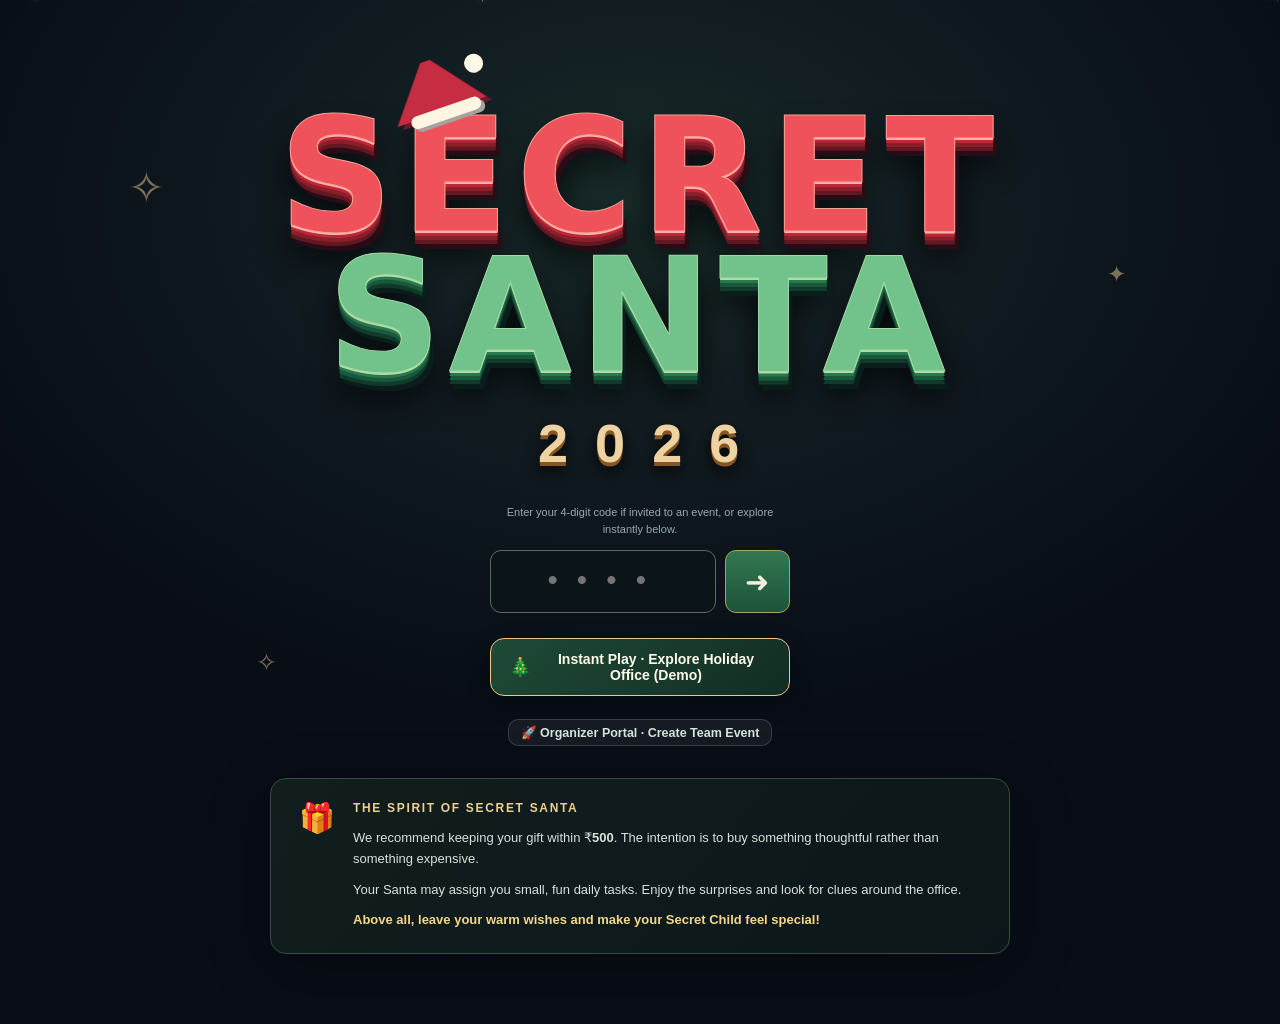
==== index.html @ 01fa6794 "fix(arcade): face cabinets south to camera, hollow out vending machine cavity with bright lighting, " ====
<!doctype html>
<html lang="en">
<head>
  <meta charset="utf-8"/>
  <meta name="viewport" content="width=device-width,initial-scale=1,viewport-fit=cover"/>
  <meta name="theme-color" content="#080d16"/>
  <meta name="description" content="Voxel Secret Santa — a thoughtful Christmas office mystery."/>
  <title>Voxel Secret Santa</title>
  <link rel="stylesheet" href="./assets/styles.css?v=arcade-frontview-v6"/>
</head>
<body>
  <div class="snow" id="snow" aria-hidden="true"></div>
  <div class="ambience" aria-hidden="true"><span class="star st1">✧</span><span class="star st2">✦</span><span class="star st3">✧</span></div>
  <main id="welcome" class="welcome page">
    <section class="hero">
      <div class="hat" aria-hidden="true"><i></i></div>
      <div class="title-wrap"><h1 class="voxel-title"><span class="red">SECRET</span><span class="green">SANTA</span></h1><div class="year" id="hero-year">2026</div></div>
      <form id="entry-form" class="entry-form">
        <p id="entry-event" class="field-note">Enter your 4-digit code if invited to an event, or explore instantly below.</p>
        <div class="entry-row">
          <input id="entry-code" type="text" maxlength="4" inputmode="numeric" autocomplete="one-time-code" placeholder="••••" pattern="[0-9]{4}" aria-label="Four-digit invitation code"/>
          <button type="submit" class="arrow-button" aria-label="Enter office">➜</button>
        </div>
        <div class="welcome-actions">
          <button type="button" id="demo-entry-btn" class="demo-entry-btn" title="Explore the full 3D office, retro arcade room, and avatar studio">
            <span class="demo-btn-icon">🎄</span>
            <span class="demo-btn-text">Instant Play · Explore Holiday Office (Demo)</span>
          </button>
        </div>
        <div class="welcome-organizer-row">
          <a href="?admin=1" class="welcome-admin-link">🚀 Organizer Portal · Create Team Event</a>
        </div>
      </form>
    </section>
    <section class="rules" aria-label="Secret Santa rules"><div class="rule-icon">🎁</div><div><h2>THE SPIRIT OF SECRET SANTA</h2><p>We recommend keeping your gift within <strong>₹500</strong>. The intention is to buy something thoughtful rather than something expensive.</p><p>Your Santa may assign you small, fun daily tasks. Enjoy the surprises and look for clues around the office.</p><p class="rule-last">Above all, leave your warm wishes and make your Secret Child feel special!</p></div></section>
  </main>
  <main id="admin" class="admin page hidden">
    <header class="admin-header"><a class="back" href="./">← Return to Christmas</a><span>SECRET SANTA · ORGANIZER</span><button id="sign-out" class="small-outline hidden">Sign out</button></header>
    <div class="admin-intro"><p class="eyebrow">THE CONTROL ROOM</p><h2>Your Christmas office<br/><em>starts here.</em></h2><p>Create an event, invite colleagues, and keep the surprise safely hidden.</p></div>
    <section id="auth-area" class="panel auth-panel">
      <div class="section-head"><h3>Organizer console</h3><span class="chip">PIN ACCESS</span></div>
      <form id="auth-form" class="stack">
        <label>Administrator PIN<input type="password" id="admin-pin" inputmode="numeric" pattern="[0-9]{4,12}" minlength="4" maxlength="12" autocomplete="off" placeholder="••••" required/></label>
        <button type="submit" class="primary" id="login-btn">Unlock organizer console →</button>
      </form>
      <p class="muted">Enter your PIN to manage your Christmas events.</p>
      <button type="button" id="admin-register-toggle" class="small-outline">New organizer? Create account</button>
      <form id="admin-register-form" class="stack hidden" autocomplete="off" aria-label="Register new organizer">
        <p class="muted">Use the one-time registration code shared by an organizer.</p>
        <label>Your name<input id="admin-reg-name" maxlength="120" autocomplete="name" required placeholder="Organizer name"/></label>
        <label>Registration code<input id="admin-reg-code" maxlength="80" autocomplete="off" autocapitalize="off" spellcheck="false" required placeholder="Invitation code"/></label>
        <label>Create PIN<input id="admin-reg-pin" type="password" inputmode="numeric" minlength="8" maxlength="12" pattern="[0-9]{8,12}" autocomplete="new-password" required placeholder="8–12 digits"/></label>
        <label>Confirm PIN<input id="admin-reg-pin-confirm" type="password" inputmode="numeric" minlength="8" maxlength="12" pattern="[0-9]{8,12}" autocomplete="new-password" required placeholder="Repeat PIN"/></label>
        <div class="admin-register-buttons">
          <button type="submit" class="primary">Create my organizer account</button>
          <button type="button" id="admin-register-cancel" class="small-outline">Cancel</button>
        </div>
      </form>
    </section>
    <section id="dashboard" class="hidden">
      <div class="dashboard-row"><span id="signed-in-user" aria-live="polite"></span><button id="refresh-events" class="small-outline">↻ Refresh</button></div>
      <section class="admin-invite-panel panel" aria-label="Invite an organizer">
        <div class="admin-invite-intro">
          <div><h3>Invite an organizer</h3><p class="muted">Generate a one-time registration code. Everyone uses this same Admin Console URL.</p></div>
          <button id="admin-invite-create" type="button" class="small-outline">+ Generate code</button>
        </div>
        <div id="admin-invite-result" class="hidden admin-invite-result" role="status">
          <p class="muted">Share this code privately. Valid for 24 hours and usable once.</p>
          <code id="admin-invite-code"></code>
          <button id="admin-invite-copy" class="small-outline" type="button">Copy invitation details</button>
        </div>
      </section>
      <details class="panel pin-settings"><summary>Change administrator PIN</summary>
        <form id="pin-change-form" class="form-row">
          <label>Current PIN<input id="current-pin" type="password" maxlength="12" inputmode="numeric" autocomplete="off" required/></label>
          <label>New PIN<input id="new-pin" type="password" minlength="8" maxlength="12" pattern="[0-9]{8,12}" inputmode="numeric" autocomplete="off" required/></label>
          <button class="primary" type="submit">Change PIN</button>
        </form>
        <p class="muted">The replacement PIN takes effect immediately and invalidates older administrator sessions. New PINs must have 8–12 digits. Existing PINs remain valid until changed.</p>
      </details>
      <section class="panel"><div class="section-head"><h3>Christmas events</h3><span class="chip">MULTI-EVENT</span></div>
        <form id="event-form" class="form-row"><label class="grow">Event name<input id="event-name" maxlength="160" required placeholder="VCF Secret Santa 2026"/></label><button class="primary" type="submit">+ Create event</button></form>
        <div id="event-list" class="event-list"></div>
      </section>
      <section id="event-workspace" class="panel hidden">
        <div class="section-head">
          <div class="workspace-heading">
            <p class="eyebrow">ACTIVE WORKSPACE</p><h3 id="workspace-title"></h3>
            <div class="workspace-url-row">
              <p id="workspace-slug" class="muted" aria-label="Event invitation URL"></p>
              <button id="workspace-copy-link" type="button" class="small-outline" title="Copy event invitation URL" aria-label="Copy event URL">⧉ <span>Copy URL</span></button>
            </div>
          </div><span id="workspace-state" class="chip"></span>
        </div>
        <!-- Team Share & Effortless Onboarding Hub -->
        <div class="team-share-hub" id="team-share-hub">
          <div class="team-share-header">
            <div class="team-share-title">
              <span class="share-icon">📢</span>
              <div>
                <strong>Shareable Team Hub</strong>
                <p class="muted small">Share this link in Slack, Teams or WhatsApp so teammates can join and explore</p>
              </div>
            </div>
            <div class="team-share-actions">
              <button type="button" class="btn btn-secondary btn-sm" id="btn-copy-team-announcement">
                📋 Copy Slack / WhatsApp Announcement
              </button>
              <button type="button" class="btn btn-secondary btn-sm" id="btn-toggle-bulk-add">
                ⚡ Bulk Add Teammates
              </button>
              <button type="button" class="btn btn-secondary btn-sm" id="btn-copy-all-direct-links">
                🔗 Copy All 1-Click Login Links
              </button>
            </div>
          </div>
          <div class="team-share-url-bar">
            <input type="text" id="team-share-url-input" class="team-share-url-input" readonly />
            <button type="button" class="btn btn-primary btn-sm" id="btn-copy-team-url">Copy Link</button>
          </div>

          <!-- Quick Bulk Add Teammates Drawer -->
          <div id="bulk-add-drawer" class="bulk-add-drawer hidden">
            <p class="small muted"><strong>⚡ Bulk Add Teammates:</strong> Paste employee names below (one per line, e.g. copied from Slack or Excel). The system will register each teammate and generate their private login code automatically!</p>
            <textarea id="bulk-add-names" class="bulk-add-textarea" rows="4" placeholder="Arjun Sharma&#10;Sneha Rao&#10;Karthik Verma&#10;Ananya Iyer"></textarea>
            <div class="bulk-add-btn-row">
              <button type="button" id="btn-submit-bulk-add" class="btn btn-primary btn-sm">＋ Register All Teammates</button>
              <button type="button" id="btn-cancel-bulk-add" class="btn btn-secondary btn-sm">Cancel</button>
              <span id="bulk-add-status" class="bulk-add-status small muted"></span>
            </div>
          </div>
        </div>

        <div class="metrics santa-metrics">
          <div><strong id="people-count">0</strong><span>Participants</span></div>
          <div><strong id="assignment-count">0</strong><span>Assigned Santas</span></div>
          <div><strong id="pending-count">0</strong><span>Awaiting assignment</span></div>
        </div>

        <form id="participant-form" class="form-row roster-add-form">
          <label class="grow">Employee name<input id="participant-name" placeholder="Name" maxlength="160" required/></label>
          <label>Desk (optional)<input id="participant-desk" placeholder="D-01" maxlength="30"/></label>
          <button class="primary" type="submit" aria-label="Add participant">＋ Add</button>
        </form>

        <div class="table-wrap">
          <table>
            <thead>
              <tr>
                <th>Employee</th>
                <th>Desk</th>
                <th>1-Click Link</th>
                <th>Code</th>
                <th>Wishlist</th>
                <th>WhatsApp</th>
                <th>Manage</th>
              </tr>
            </thead>
            <tbody id="participant-rows"></tbody>
          </table>
        </div>

        <div class="assignment-box">
          <div>
            <h3>🎁 Secret Santa allocation</h3>
            <p class="muted small">Every participant gives to one person and receives from someone else. Draw assignments independently of tasks; festive tasks are entirely optional.</p>
            <p id="assignment-notice" class="assignment-notice" role="status" aria-live="polite">Add two or more participants to begin.</p>
            <p class="muted small">Later arrivals can be added and assigned in a separate draw. Previously allocated pairs never change.</p>
          </div>
          <button class="primary" id="assign-btn" type="button">🎁 Assign Secret Santas</button>
        </div>

        <!-- Blind / Zero-Leak Privacy Sealing Card (Replaces exposed Santa->Child pair list) -->
        <div id="blind-secrecy-card" class="blind-secrecy-card">
          <div class="blind-card-header">
            <div class="blind-card-badge">🔒 ZERO-LEAK PRIVACY GUARANTEE</div>
            <span class="blind-status-pill" id="blind-loop-status">Waiting for Draw</span>
          </div>
          <div class="blind-card-body">
            <h4>Cryptographically Sealed Secret Santa Loop</h4>
            <p class="blind-desc">
              All Santa–Child pairs are 100% sealed and private. The organizer console strictly hides who buys gifts for whom so organizers can participate without spoiling their Christmas mystery! Each person will discover their assigned child inside their private 3D office notebook.
            </p>
            <div class="blind-metrics-grid">
              <div class="blind-metric-card">
                <span class="metric-icon">🎁</span>
                <div>
                  <strong id="blind-pairs-count">0</strong>
                  <span>Pairs Sealed</span>
                </div>
              </div>
              <div class="blind-metric-card">
                <span class="metric-icon">📝</span>
                <div>
                  <strong id="blind-wishlist-count">0 / 0</strong>
                  <span>Wishlists Ready</span>
                </div>
              </div>
              <div class="blind-metric-card">
                <span class="metric-icon">🕹️</span>
                <div>
                  <strong id="blind-arcade-count">0 / 0</strong>
                  <span>Arcade Quests Done</span>
                </div>
              </div>
            </div>
          </div>
        </div>
        <div class="admin-event-tools">
          <section class="admin-tool-card stage-tool-card">
            <p class="eyebrow">THE GRAND FINALE</p>
            <h3>🎭 Christmas Stage Show</h3>
            <p>Bring one colleague to the spotlight, show wishes and Santa's tasks and message, invite a guess, then reveal who their Secret Santa really is.</p>
            <button type="button" class="primary" id="ceremony-launch">✦ Open Stage Show</button>
          </section>
          <section class="admin-tool-card redraw-tool-card">
            <p class="eyebrow">ORGANIZER · RESET</p>
            <h3>↻ Reassign All Santas</h3>
            <p>This replaces every existing pair and permanently clears their old tasks, messages, hints and gift-purchase flags. Do this only before invitations have been acted upon.</p>
            <button type="button" class="small-outline admin-danger" id="reassign-all-btn">↻ Reassign All Santas</button>
          </section>
        </div>
      </section>
    </section>
  </main>
  <main id="player" class="player page hidden">
    <div id="office-view" class="office-view">
      <div id="office-canvas" class="office-canvas" aria-label="Interactive 3D Christmas office. Tap or click the floor to walk."></div>
      <div id="office-loading" class="office-loading" role="status" aria-live="polite">
        <span class="office-loading-spinner" aria-hidden="true"></span>
        <strong>Preparing your Christmas office…</strong>
        <small>Spreading Christmas cheer…</small>
      </div>
      <!-- Minimal Top Bar (Non-cluttering) -->
      <header class="office-hud-top" role="toolbar" aria-label="Game navigation and tools">
        <div class="hud-group-left">
          <div class="hud-badge"><span class="hud-badge-icon">🎄</span><span id="hud-event-name">Secret Santa</span></div>
        </div>
        <div class="hud-group-right">
          <button id="player-clue" class="office-clue" type="button" aria-label="View Secret Santa clue" title="Santa Clue">💡</button>
          <button id="player-music" class="office-music" type="button" aria-label="Mute Jingle Bells" aria-pressed="false" title="Mute Jingle Bells">🔊</button>
          <button id="player-pause" class="office-pause" type="button" aria-label="Open options menu" title="Office Menu &amp; Features"><span class="pause-icon">☰</span><span class="pause-label">Menu</span></button>
        </div>
      </header>

      <!-- Interactive Desk Proximity Card -->
      <div id="desk-card" class="desk-card hidden" role="region" aria-label="Desk information">
        <div class="desk-card-badge" id="desk-card-badge">⭐ YOUR DESK</div>
        <div class="desk-card-main">
          <img id="desk-card-photo" class="desk-card-photo hidden" alt="Desk Owner Photo"/>
          <div class="desk-card-icon" id="desk-card-icon">🪑</div>
          <div class="desk-card-content">
            <h4 id="desk-card-title">Kiran's Workspace</h4>
            <p id="desk-card-subtitle">Desk D-02 · Clue Prop: ☕ Hot Coffee Mug</p>
          </div>
          <div class="desk-card-actions">
            <button type="button" id="desk-card-action" class="desk-card-btn">Sit at Desk</button>
            <button type="button" id="desk-card-customize" class="desk-card-btn desk-card-btn-customize hidden" title="Personalize your desk prop, theme & banner">🎨 Customize Desk</button>
          </div>
        </div>
      </div>

      <div id="clue-popover" class="clue-popover hidden" role="status" aria-live="polite">
        <div class="clue-popover-heading"><strong id="clue-popover-title">Santa clue</strong>
          <button id="clue-dismiss" type="button" aria-label="Close clue" title="Close clue">✕</button>
        </div>
        <p id="clue-popover-text"></p>
        <button id="clue-next" type="button" class="clue-next hidden">✦ Reveal next clue</button>
      </div>

      <!-- Quick Controls Banner on First Join -->
      <div id="office-tutorial" class="office-tutorial hidden" role="group" aria-label="How to move around the office">
        <button type="button" id="office-tutorial-close" class="office-tutorial-close" aria-label="Dismiss tutorial">✕</button>
        <div class="tutorial-content">
          <strong>🎮 Quick Movement Guide:</strong>
          <p>👆 <strong>Walk:</strong> Tap/click the floor (or use <strong>W A S D</strong> / Arrows).</p>
          <p>👥 <strong>Greet:</strong> Tap/click any colleague to walk over and say hi!</p>
          <p>🔎 <strong>Camera:</strong> Drag to look around, pinch/scroll to zoom.</p>
          <p>✨ <strong>Emotes:</strong> Use action buttons below (Wave, Dance, Clap, Cheer)!</p>
        </div>
      </div>

      <!-- Full "How to Play & Movement" Modal Dialog -->
      <dialog id="help-dialog" class="help-dialog" aria-labelledby="help-dialog-title">
        <div class="dialog-card">
          <header class="dialog-header">
            <div><span class="eyebrow">GAMEPLAY GUIDE</span><h3 id="help-dialog-title">🎮 How to Move & Play</h3></div>
            <button id="help-dialog-close" type="button" class="small-outline" aria-label="Close guide">✕</button>
          </header>
          <div class="dialog-body guide-grid">
            <div class="guide-item">
              <span class="guide-icon">👆</span>
              <div>
                <h4>Walking & Pathfinding</h4>
                <p>Click or tap anywhere on the carpet or tiles. Your character uses smart pathfinding to navigate around desks, chairs, and festive decor.</p>
                <small class="guide-tip">⌨️ Desktop: Use <strong>W A S D</strong> or <strong>Arrow keys</strong> to walk!<br/>📱 Phone: Drag the on-screen <strong>Virtual Joystick</strong> (bottom-left) to walk smoothly!</small>
              </div>
            </div>
            <div class="guide-item">
              <span class="guide-icon">🔄</span>
              <div>
                <h4>Look Around & Zoom</h4>
                <p>Click and drag with your mouse (or swipe on touchscreens) to orbit the camera. Use mouse wheel or pinch two fingers to zoom in and out.</p>
              </div>
            </div>
            <div class="guide-item">
              <span class="guide-icon">👥</span>
              <div>
                <h4>Visiting Colleagues</h4>
                <p>Click on any coworker in the office! Your avatar will walk over, face them, and exchange a cheerful wave and greeting bubble.</p>
              </div>
            </div>
            <div class="guide-item">
              <span class="guide-icon">🎭</span>
              <div>
                <h4>Express Yourself</h4>
                <p>Use the action dock at the bottom-right or keyboard shortcuts <strong>1–4</strong> to Wave, Dance, Clap, or Cheer. Nearby coworkers will often celebrate with you!</p>
              </div>
            </div>
            <div class="guide-item">
              <span class="guide-icon">🎁</span>
              <div>
                <h4>Santa Hub & Clues</h4>
                <p>Tap <strong>🎁 Santa Hub</strong> at any time to update your wishlist, privately reveal your Secret Child, and assign holiday tasks. Tap <strong>💡</strong> to reveal clues about who your own Santa might be!</p>
              </div>
            </div>
          </div>
          <footer class="dialog-footer">
            <button id="help-dialog-gotit" type="button" class="primary">Got it, let's explore! →</button>
          </footer>
        </div>
      </dialog>

      <!-- Full "Rules & Spirit" Modal Dialog -->
      <dialog id="rules-dialog" class="rules-dialog" aria-labelledby="rules-dialog-title">
        <div class="dialog-card">
          <header class="dialog-header">
            <div><span class="eyebrow">THE SPIRIT OF CHRISTMAS</span><h3 id="rules-dialog-title">📜 Secret Santa Rules</h3></div>
            <button id="rules-dialog-close" type="button" class="small-outline" aria-label="Close rules">✕</button>
          </header>
          <div class="dialog-body rules-content">
            <div class="rules-highlight-box">
              <span class="gift-badge">🎁 ₹500 Budget</span>
              <p>We recommend keeping your gift around <strong>₹500</strong>. The real goal is thoughtfulness and holiday delight, not expensive purchases!</p>
            </div>
            <ul class="rules-list">
              <li><strong>🤫 True Anonymity:</strong> Only you know who your Secret Child is. Keep it a surprise until the Grand Finale!</li>
              <li><strong>📝 Check Wishlists:</strong> Visit the <strong>Santa Hub</strong> to read what your Child wished for and craft a heartfelt Christmas message.</li>
              <li><strong>🎯 Daily Tasks:</strong> As Santa, you can optionally assign fun, light-hearted daily holiday tasks to your Child.</li>
              <li><strong>🔎 Office Clues:</strong> Every 24 hours, you can unlock a new clue from the 💡 bulb based on your Santa's physical office surroundings.</li>
              <li><strong>🎭 The Finale Stage Show:</strong> The organizer will host the Grand Finale ceremony where Santas are revealed and gifts exchanged!</li>
            </ul>
          </div>
          <footer class="dialog-footer">
            <button id="rules-dialog-ok" type="button" class="primary">Spread the Cheer 🎄</button>
          </footer>
        </div>
      </dialog>

      <!-- Horizontally Expandable / Collapsible Action Dock -->
      <div id="office-action-dock" class="office-action-dock collapsed" role="toolbar" aria-label="Character emotions and actions">
        <button id="action-toggle-btn" class="action-toggle-btn" type="button" aria-expanded="false" title="Toggle Character Actions &amp; Emotes">
          <span class="action-toggle-icon">🎭</span>
          <span class="action-toggle-label">Emotes</span>
          <span class="action-toggle-arrow">▸</span>
        </button>
        <div id="action-buttons-wrap" class="action-buttons-wrap">
          <button id="action-wave" class="action-pill" type="button" data-action="hi" title="Wave / Say Hi (Key 1)">
            <span class="action-emoji">👋</span><span class="action-label">Wave</span><span class="action-hotkey">1</span>
          </button>
          <button id="action-dance" class="action-pill" type="button" data-action="dance" title="Dance (Key 2)">
            <span class="action-emoji">💃</span><span class="action-label">Dance</span><span class="action-hotkey">2</span>
          </button>
          <button id="action-clap" class="action-pill" type="button" data-action="clap" title="Clap &amp; Celebrate (Key 3)">
            <span class="action-emoji">👏</span><span class="action-label">Clap</span><span class="action-hotkey">3</span>
          </button>
          <button id="action-cheer" class="action-pill" type="button" data-action="cheer" title="Cheer Merry Christmas (Key 4)">
            <span class="action-emoji">🎉</span><span class="action-label">Cheer</span><span class="action-hotkey">4</span>
          </button>
          <button id="action-collapse-btn" class="action-collapse-btn" type="button" title="Collapse Emotes">✕</button>
        </div>
      </div>

      <!-- Mobile Virtual Touch Joystick -->
      <div id="mobile-joystick" class="mobile-joystick" role="group" aria-label="Touch movement joystick">
        <div class="joystick-base" id="joystick-base">
          <div class="joystick-arrows" aria-hidden="true">
            <span class="j-arrow j-up">▲</span>
            <span class="j-arrow j-down">▼</span>
            <span class="j-arrow j-left">◀</span>
            <span class="j-arrow j-right">▶</span>
          </div>
          <div class="joystick-knob" id="joystick-knob"></div>
        </div>
      </div>



      <div id="office-toast" class="office-toast hidden" role="status" aria-live="polite"></div>
    </div>

    <!-- Comprehensive Office Options Menu Dialog -->
    <dialog id="more-menu-dialog" class="office-dialog-modal more-menu-dialog" aria-labelledby="more-menu-title">
      <div class="more-menu-container">
        <div class="more-menu-header">
          <div class="more-menu-title-wrap">
            <span class="more-menu-icon">✨</span>
            <div>
              <h3 id="more-menu-title">Office Menu &amp; Activities</h3>
              <p class="more-menu-subtitle">Explore activities, Secret Santa quests, arcade games, and office settings</p>
            </div>
          </div>
          <button type="button" class="more-menu-close-btn" id="more-menu-close-btn" aria-label="Close Menu">✕</button>
        </div>

        <div class="more-menu-section-title">🎄 SECRET SANTA ACTIVITIES</div>
        <div class="more-menu-grid">
          <button type="button" class="more-menu-card highlight-quest" id="menu-item-quest">
            <span class="menu-card-icon">🧭</span>
            <div class="menu-card-text">
              <strong>Secret Santa Quest &amp; Clues</strong>
              <span>View daily holiday tasks, progress &amp; clue reveals</span>
            </div>
            <span id="menu-quest-badge" class="menu-pill-badge">Tasks</span>
          </button>

          <button type="button" class="more-menu-card" id="menu-item-santahub">
            <span class="menu-card-icon">🎁</span>
            <div class="menu-card-text">
              <strong>Secret Santa Hub</strong>
              <span>Check your secret recipient, wishlists &amp; gift budget</span>
            </div>
          </button>

          <button type="button" class="more-menu-card highlight-tree" id="menu-item-tree">
            <span class="menu-card-icon">🎄</span>
            <div class="menu-card-text">
              <strong>Christmas Tree &amp; Guess Santa</strong>
              <span>Visit tree, review unlocked clues &amp; unwrap gift</span>
            </div>
            <span class="menu-pill-badge" style="background:rgba(56,161,105,0.2);color:#68d391;border:1px solid rgba(56,161,105,0.4);">Tree</span>
          </button>

          <button type="button" class="more-menu-card" id="menu-item-workshop">
            <span class="menu-card-icon">🎅</span>
            <div class="menu-card-text">
              <strong>Santa Workshop (Recipient Clues Setup)</strong>
              <span>Design tasks, goals &amp; clues for your assigned recipient</span>
            </div>
          </button>

          <button type="button" class="more-menu-card" id="menu-item-mydesk">
            <span class="menu-card-icon">⭐</span>
            <div class="menu-card-text">
              <strong>My Workspace Desk</strong>
              <span>Walk directly to your personalized desk &amp; prop</span>
            </div>
          </button>
        </div>

        <div class="more-menu-section-title">🕹️ BREAK-ROOM &amp; ATMOSPHERE</div>
        <div class="more-menu-grid">
          <button type="button" class="more-menu-card highlight-arcade" id="menu-item-arcade">
            <span class="menu-card-icon">🕹️</span>
            <div class="menu-card-text">
              <strong>Retro Arcade Lounge</strong>
              <span>Walk into 3D Arcade Room &amp; play Racers &amp; Bikes</span>
            </div>
            <span class="menu-pill-badge arcade-badge">Games</span>
          </button>

          <button type="button" class="more-menu-card" id="menu-item-avatar">
            <span class="menu-card-icon">👤</span>
            <div class="menu-card-text">
              <strong>Avatar Studio</strong>
              <span>Personalize your 3D outfit, hairstyle &amp; colors</span>
            </div>
          </button>

          <button type="button" class="more-menu-card" id="menu-item-party">
            <span class="menu-card-icon">🎉</span>
            <div class="menu-card-text">
              <strong>Holiday Party Mode</strong>
              <span>Toggle celebration lights, music &amp; 3D confetti</span>
            </div>
          </button>

          <button type="button" class="more-menu-card" id="menu-item-time">
            <span class="menu-card-icon">🌙</span>
            <div class="menu-card-text">
              <strong>Day / Night Lighting</strong>
              <span>Toggle cozy evening lighting or bright daylight</span>
            </div>
          </button>

          <button type="button" class="more-menu-card" id="menu-item-rules">
            <span class="menu-card-icon">📜</span>
            <div class="menu-card-text">
              <strong>Rules &amp; Spirit</strong>
              <span>₹500 gift budget, anonymity &amp; holiday etiquette</span>
            </div>
          </button>

          <button type="button" class="more-menu-card" id="menu-item-help">
            <span class="menu-card-icon">🎮</span>
            <div class="menu-card-text">
              <strong>How to Play &amp; Move</strong>
              <span>Movement controls, shortcuts &amp; camera navigation</span>
            </div>
          </button>
        </div>
      </div>
    </dialog>
    <section id="player-menu" class="player-menu panel hidden" aria-label="Christmas Notebook" role="dialog" aria-modal="true">
      <div class="section-head notebook-toolbar">
        <div class="notebook-heading">
          <p class="eyebrow">CHRISTMAS NOTEBOOK</p>
          <h3 id="player-greeting" class="notebook-accessible-meta">SECRET SANTA</h3>
          <p id="player-event-title" class="notebook-accessible-meta">Christmas office</p>
        </div>
        <nav class="menu-tabs" role="tablist" aria-label="Notebook sections">
          <button type="button" class="tab active" id="player-tab-character" role="tab" aria-controls="player-character" aria-selected="true">Character</button>
          <button type="button" class="tab" id="player-tab-personal" role="tab" aria-controls="player-personal" aria-selected="false">Santa Hub</button>
        </nav>
        <button id="player-close" class="small-outline" type="button" aria-label="Close notebook and resume game" title="Close notebook">✕</button>
      </div>
      <div id="notebook-scroll" class="notebook-body" tabindex="-1">
        <section id="player-character" class="character-studio-section" role="tabpanel" aria-labelledby="player-tab-character">
        <div class="avatar-atelier">
          <nav class="atelier-categories" aria-label="Character styling categories">
            <button type="button" data-studio-tab="look" class="atelier-category active" aria-selected="true"><span class="atelier-category-icon" aria-hidden="true">☺</span><span>Face</span></button>
            <button type="button" data-studio-tab="hair" class="atelier-category" aria-selected="false"><span class="atelier-category-icon" aria-hidden="true">✂</span><span>Hair</span></button>
            <button type="button" data-studio-tab="fashion" class="atelier-category" aria-selected="false"><span class="atelier-category-icon" aria-hidden="true">✿</span><span>Outfit</span></button>
            <button type="button" data-studio-tab="accessories" class="atelier-category" aria-selected="false"><span class="atelier-category-icon" aria-hidden="true">◎</span><span>Accessories</span></button>
            <button type="button" data-studio-tab="footwear" class="atelier-category" aria-selected="false"><span class="atelier-category-icon" aria-hidden="true">♢</span><span>Footwear</span></button>
            <button type="button" data-studio-tab="shape" class="atelier-category" aria-selected="false"><span class="atelier-category-icon" aria-hidden="true">↕</span><span>Body</span></button>
          </nav>
          <div class="character-preview-shell atelier-preview">
            <div id="avatar-studio-canvas" class="avatar-studio-canvas" aria-label="Interactive full-body character preview. Drag to rotate, pinch or scroll to zoom."></div>
          </div>
          <div class="studio-workbench atelier-options">
            <div class="studio-workbench-heading">
              <div><span class="studio-eyebrow">STYLE YOUR AVATAR</span><h4 id="atelier-category-title">Face & colors</h4></div>
            </div>
            <!-- Auto-Match from Photo Card -->
            <div class="photo-matcher-card" id="photo-matcher-card">
              <div class="photo-matcher-banner">
                <div class="photo-matcher-info">
                  <span class="photo-matcher-icon" aria-hidden="true">📷</span>
                  <div>
                    <h5 class="photo-matcher-title">Match from Photo or Selfie</h5>
                    <p class="photo-matcher-desc">Take a live selfie or upload a photo to auto-detect your features and badge your 3D desk!</p>
                  </div>
                </div>
                <div class="photo-matcher-action-group">
                  <label class="photo-upload-label" for="avatar-photo-input">
                    <span>Upload Photo ⬆</span>
                    <input type="file" id="avatar-photo-input" accept="image/*" class="sr-only"/>
                  </label>
                  <button type="button" id="photo-webcam-btn" class="photo-webcam-btn" title="Open webcam to take live selfie">
                    <span>📸 Live Selfie</span>
                  </button>
                </div>
              </div>
              <div id="photo-matcher-preview" class="photo-matcher-preview hidden">
                <div class="photo-matcher-thumb-wrap">
                  <img id="photo-matcher-thumb" class="photo-matcher-thumb" alt="Uploaded photo thumbnail"/>
                  <button type="button" id="photo-matcher-clear" class="photo-matcher-remove" title="Remove photo" aria-label="Remove photo">✕</button>
                </div>
                <div class="photo-matcher-details">
                  <div class="photo-matcher-status">
                    <span class="photo-status-badge">✨ Auto-Matched</span>
                    <span id="photo-matcher-summary" class="photo-status-summary">Detected your features!</span>
                  </div>
                  <div id="photo-matcher-chips" class="photo-matcher-chips"></div>
                </div>
              </div>
            </div>
            <form id="avatar-form" class="studio-avatar-form">
              <div class="atelier-hidden-values" aria-hidden="true">
                <input type="hidden" id="avatar-gender" value="female"/>
                <input type="hidden" id="avatar-outfit" value="salwar"/>
                <input type="hidden" id="avatar-bottom" value="leggings"/>
                <input type="hidden" id="avatar-hairstyle" value="2"/>
                <input type="hidden" id="avatar-skin" value="2"/>
                <input type="hidden" id="avatar-hair" value="0"/>
                <input type="hidden" id="avatar-color" value="1"/>
                <input type="hidden" id="avatar-footwear" value="auto"/>
                <input type="hidden" id="avatar-bottomColor" value="-1"/>
                <input type="hidden" id="avatar-shoeColor" value="-1"/>
                <input type="hidden" id="avatar-facialHair" value="none"/>
                <input type="hidden" id="avatar-glassesStyle" value="none"/>
                <input type="hidden" id="avatar-glassesColor" value="0"/>
                 <input type="hidden" id="avatar-bindiStyle" value="none"/>
                 <input type="hidden" id="avatar-bindiColor" value="0"/>
                 <input type="hidden" id="avatar-facePhoto" value=""/>
                <input type="checkbox" id="avatar-glasses"/>
              </div>
              <section data-studio-panel="look" class="atelier-panel" aria-labelledby="atelier-category-title">
                <p class="atelier-description">Choose your character and a color. The model changes with every choice.</p>
                <div class="atelier-option-heading">Character</div>
                <div id="avatar-gender-options" class="atelier-card-grid atelier-card-grid-two" role="group" aria-label="Character"></div>
                <div class="atelier-option-heading">Color</div>
                <div id="avatar-skin-options" class="atelier-swatch-grid" role="group" aria-label="Character color"></div>
              </section>
              <section data-studio-panel="hair" class="atelier-panel hidden">
                <p class="atelier-description">Choose hairstyles, bald looks, Indian chotis, beards and moustaches. Your character changes in the 3D preview.</p>
                <div class="atelier-option-heading">Hairstyles</div>
                <div id="avatar-hairstyle-options" class="atelier-card-grid" role="group" aria-label="Hairstyles"></div>
                <div class="atelier-option-heading">Hair color</div>
                <div id="avatar-hair-options" class="atelier-swatch-grid" role="group" aria-label="Hair color"></div>
                <div id="avatar-facialHair-section">
                  <div class="atelier-option-heading">Beards, moustaches &amp; stubble</div>
                  <div id="avatar-facialHair-options" class="atelier-card-grid" role="group" aria-label="Facial hair styles"></div>
                </div>
              </section>
              <section data-studio-panel="fashion" class="atelier-panel hidden">
                <p class="atelier-description">Contemporary Indian office fashion, sculpted in 3D.</p>
                <div id="avatar-outfit-options" class="atelier-card-grid" role="group" aria-label="Outfits"></div>
                <div class="atelier-option-heading">Bottoms</div>
                <div id="avatar-bottom-options" class="atelier-card-grid atelier-card-grid-small" role="group" aria-label="Bottoms"></div>
                <div class="atelier-option-heading">Upper clothing color</div>
                <div id="avatar-color-options" class="atelier-swatch-grid" role="group" aria-label="Upper clothing color"></div>
                <div class="atelier-option-heading">Lower clothing color</div>
                <div id="avatar-bottomColor-options" class="atelier-swatch-grid" role="group" aria-label="Lower clothing color"></div>
              </section>
              <section data-studio-panel="accessories" class="atelier-panel hidden">
                <p class="atelier-description">Select spectacles and bindi styles with their own colors. Tiles show only the accessory.</p>
                <div class="atelier-option-heading">Spectacles shape</div>
                <div id="avatar-glassesStyle-options" class="atelier-card-grid" role="group" aria-label="Spectacles shapes"></div>
                <div class="atelier-option-heading">Spectacles frame color</div>
                <div id="avatar-glassesColor-options" class="atelier-swatch-grid" role="group" aria-label="Spectacles frame colors"></div>
                 <div class="atelier-option-heading">Bindi style</div>
                 <div id="avatar-bindiStyle-options" class="atelier-card-grid" role="group" aria-label="Bindi shapes"></div>
                 <div class="atelier-option-heading">Bindi color</div>
                 <div id="avatar-bindiColor-options" class="atelier-swatch-grid" role="group" aria-label="Bindi colors"></div>
              </section>
              <section data-studio-panel="footwear" class="atelier-panel hidden">
                <p class="atelier-description">Choose the shoes your character wears around the office.</p>
                <div id="avatar-footwear-options" class="atelier-card-grid atelier-card-grid-two" role="group" aria-label="Footwear"></div>
                <div class="atelier-option-heading">Shoe color</div>
                <div id="avatar-shoeColor-options" class="atelier-swatch-grid" role="group" aria-label="Shoe colors"></div>
              </section>
              <section data-studio-panel="shape" class="atelier-panel hidden">
                <p class="atelier-description">Drag from 0 to 100. The middle is an average adult build. Your 3D character changes instantly.</p>
                <div class="avatar-slider-grid">
                  <label>Height <output id="avatar-height-out" for="avatar-height">50 / 100</output>
                    <input id="avatar-height" type="range" min="0" max="100" step="1" value="50" aria-label="Height, 0 shorter, 50 average, 100 taller"/>
                    <span class="avatar-range-labels"><span>Shorter</span><span>Average</span><span>Taller</span></span>
                  </label>
                  <label>Body build <output id="avatar-build-out" for="avatar-build">50 / 100</output>
                    <input id="avatar-build" type="range" min="0" max="100" step="1" value="50" aria-label="Body build, 0 slim, 50 average, 100 broader"/>
                    <span class="avatar-range-labels"><span>Slim</span><span>Average</span><span>Broader</span></span>
                  </label>
                </div>
              </section>
              <div class="studio-save-bar">
                <p id="avatar-preview-status" role="status" aria-live="polite">Select a tile to preview your character.</p>
                <div class="studio-save-buttons">
                  <button id="avatar-reset" class="studio-reset" type="button">↶ Reset</button>
                  <button id="avatar-save" class="studio-save" type="submit">Save Avatar ✓</button>
                </div>
              </div>
            </form>
          </div>
        </div>
      </section>
        <section id="player-personal" class="hidden" role="tabpanel" aria-labelledby="player-tab-personal">
        <div class="personal-heading">
          <div>
            <p class="studio-eyebrow">SANTA HUB</p>
            <h3 id="personal-name"></h3>
          </div>
          <button type="button" id="refresh-personal" class="small-outline" title="Refresh assignment and gift information">↻ Refresh</button>
        </div>
        <p id="my-assignment-status" class="personal-assignment-status" role="status" aria-live="polite">Your Secret Santa allocation will appear here after the organizer draws it.</p>
        <div class="personal-layout personal-main-cards">
          <section class="personal-card personal-wishlist">
            <span class="personal-card-kicker">01 · FOR MY SECRET SANTA</span>
            <h4>My wishlist</h4>
            <p class="muted small">Enter your wishlist. Your Secret Santa can see your wishlist.</p>
            <div id="wishlist-items" class="personal-list"></div>
            <form id="wishlist-form" class="form-row">
              <label class="grow"><input id="wishlist-input" placeholder="Add to your wishlist" maxlength="240" required aria-label="Add a gift wish"/></label>
              <button class="primary" type="submit" aria-label="Add wishlist item">＋</button>
            </form>
          </section>
          <section class="personal-card personal-child-card">
            <div class="secret-child-reveal-row">
              <span class="personal-card-kicker">02 · YOUR SECRET CHILD</span>
              <button id="child-toggle" type="button" class="small-outline" aria-label="Privately reveal or hide Secret Child">◉ Reveal</button>
            </div>
            <p id="child-name" class="child-name hidden" aria-live="polite"></p>
            <p class="muted small">This name is visible only to you when you choose Reveal. Your own Santa remains anonymous.</p>
            <p id="personal-budget" class="personal-budget"></p>
            <h5>Their wishlist</h5>
            <div id="child-wishlist" class="personal-list"></div>
            <label class="personal-field">A heartfelt message for the Christmas finale
              <textarea id="santa-message" maxlength="5000" rows="3" placeholder="Write a thoughtful note about your Secret Child…"></textarea>
            </label>
            <div class="personal-action-row">
              <button type="button" id="save-message" class="small-outline">Save message</button>
              <label class="gift-check"><input id="gift-purchased" type="checkbox"/> Gift purchased</label>
            </div>
          </section>
        </div>
        <section id="optional-tasks" class="personal-card personal-optional-tasks santa-tasks-card">
          <span class="personal-card-kicker">03 · SECRET SANTA TASKS</span>
          <div class="santa-task-columns">
            <section class="santa-task-group">
              <h4>Tasks for me from my Secret Santa</h4>
              <div id="received-tasks" class="personal-list santa-task-list"></div>
            </section>
            <section class="santa-task-group">
              <h4>Tasks for my Secret Child</h4>
              <div id="assigned-tasks" class="personal-list santa-task-list"></div>
              <form id="task-form" class="task-entry-form">
                <label class="task-field task-date-field" for="task-date">
                  <span>Date</span>
                  <input id="task-date" type="date" required/>
                </label>
                <label class="task-field task-description-field" for="task-text">
                  <span>Task</span>
                  <textarea id="task-text" rows="2" maxlength="1000" placeholder="Add a task for your Secret Child…" required></textarea>
                </label>
                <button type="submit" class="primary task-submit">✓ Save task</button>
              </form>
            </section>
          </div>
        </section>
        </section>
      </div>
    </section>
  </main>
  <dialog id="admin-avatar-dialog" class="admin-avatar-dialog" aria-label="Edit participant avatar">
    <header class="admin-avatar-header">
      <div><span class="eyebrow">ORGANIZER · CHARACTER STUDIO</span><h3 id="admin-avatar-name">Character</h3></div>
      <button type="button" id="admin-avatar-close" class="small-outline" aria-label="Close character styling and return to admin">✕</button>
    </header>
    <form id="admin-character-details" class="admin-character-details">
      <label>Name<input id="admin-character-name" maxlength="160" required placeholder="Name"/></label>
      <label>Desk<input id="admin-character-desk" maxlength="30" placeholder="Desk (optional)"/></label>
      <button id="admin-character-save-details" class="small-outline" type="submit">✓ Details</button>
    </form>
    <div id="admin-avatar-editor-host"></div>
  </dialog>
  <dialog id="whatsapp-invite-dialog" class="whatsapp-invite-dialog" aria-labelledby="whatsapp-invite-title">
    <div class="section-head">
      <div><p class="eyebrow">PRIVATE INVITATION</p><h3 id="whatsapp-invite-title">Share via WhatsApp</h3></div>
      <button id="whatsapp-invite-close" type="button" class="small-outline" aria-label="Close WhatsApp invitation">✕</button>
    </div>
    <p id="whatsapp-invite-person" class="whatsapp-invite-person"></p>
    <label class="whatsapp-phone-label" for="whatsapp-phone-number">Recipient's phone number</label>
    <input id="whatsapp-phone-number" type="tel" inputmode="tel" placeholder="98765 43210 or +91 98765 43210" autocomplete="off" maxlength="24" aria-describedby="whatsapp-phone-help whatsapp-phone-error"/>
    <p id="whatsapp-phone-help" class="muted small">For Indian numbers, enter 10 digits. For other countries, include the country code (for example +1).</p>
    <p id="whatsapp-phone-error" class="whatsapp-phone-error" aria-live="polite"></p>
    <div class="whatsapp-invite-preview"><strong>Prepared message</strong><pre id="whatsapp-message-preview"></pre></div>
    <div class="whatsapp-invite-actions">
      <a id="whatsapp-open-link" class="primary link-action is-disabled" aria-disabled="true" tabindex="-1" rel="noopener noreferrer" target="_blank">Open WhatsApp ↗</a>
    </div>
    <p class="muted small whatsapp-send-note">WhatsApp opens with the recipient and invitation ready. Review the message and tap Send there.</p>
  </dialog>
  <dialog id="ceremony-dialog" class="ceremony-dialog" aria-label="Organizer's Christmas stage show">
    <header class="ceremony-topbar">
      <div><span class="ceremony-super">✦ THE CHRISTMAS FINALE ✦</span><h2 id="ceremony-title">Secret Santa Stage</h2></div>
      <button type="button" id="ceremony-close" class="ceremony-close" aria-label="Close stage show">✕</button>
    </header>
    <div class="ceremony-layout">
      <section class="ceremony-theatre">
        <div class="ceremony-curtain ceremony-curtain-left" aria-hidden="true"></div>
        <div class="ceremony-curtain ceremony-curtain-right" aria-hidden="true"></div>
        <div class="ceremony-stage-lights" aria-hidden="true">✦　✧　✦　✧　✦</div>
        <div class="ceremony-portrait-host" id="ceremony-avatar" aria-label="Animated three-dimensional close-up of the current participant">
          <p class="ceremony-avatar-fallback">✦ A star takes the stage ✦</p>
        </div>
        <div class="ceremony-nameplate">
          <span id="ceremony-progress">Participant 1 of 1</span>
          <strong id="ceremony-person">Christmas Guest</strong>
          <span id="ceremony-person-desk"></span>
        </div>
      </section>
      <section class="ceremony-side">
        <div class="ceremony-select-bar">
          <label>Choose a colleague
            <select id="ceremony-select" aria-label="Select participant to bring on stage"></select>
          </label>
          <span id="ceremony-spotlight-state">Spotlight is ready</span>
        </div>
        <div class="ceremony-scroll">
          <div class="ceremony-story-card">
            <h3>🎁 Wishlist</h3>
            <div id="ceremony-wishlist" class="ceremony-story-list"></div>
          </div>
          <div class="ceremony-story-card">
            <h3>✦ Santa’s tasks</h3>
            <div id="ceremony-tasks" class="ceremony-story-list"></div>
          </div>
          <div class="ceremony-story-card">
            <h3>💌 Santa’s message</h3>
            <p id="ceremony-message" class="ceremony-message"></p>
          </div>
          <div class="ceremony-story-card">
            <div class="ceremony-clue-heading">
              <h3>🔎 Office clues</h3>
              <button id="ceremony-next-clue" type="button" class="small-outline">Next hint</button>
            </div>
            <div id="ceremony-clues" class="ceremony-story-list"></div>
          </div>
          <div class="ceremony-guess-panel">
            <h3>Who do you think your Santa is?</h3>

            <input id="ceremony-guess" maxlength="160" placeholder="Optional audience guess" autocomplete="off"/>
            <button type="button" id="ceremony-reveal-btn" class="ceremony-reveal-btn">✨ Reveal the Secret Santa</button>
            <div class="ceremony-revealed hidden" id="ceremony-revealed" aria-live="polite">
              <span>YOUR SECRET SANTA IS…</span>
              <strong id="ceremony-santa-name"></strong>
              <p id="ceremony-guess-result"></p>
            </div>
          </div>
        </div>
        <footer class="ceremony-controls">
          <button type="button" class="small-outline" id="ceremony-prev">← Previous</button>
          <button type="button" class="primary" id="ceremony-next">Next participant →</button>
        </footer>
      </section>
    </div>
  </dialog>

  <!-- Live Webcam Selfie Modal -->
  <dialog id="webcam-modal" class="webcam-modal" aria-labelledby="webcam-title">
    <div class="webcam-dialog-shell">
      <div class="webcam-header">
        <div>
          <span class="customizer-eyebrow">LIVE CAMERA</span>
          <h4 id="webcam-title">📸 Take Live Selfie</h4>
        </div>
        <button type="button" id="webcam-close-btn" class="webcam-close" aria-label="Close camera">✕</button>
      </div>
      <div class="webcam-viewfinder-wrap">
        <video id="webcam-video" class="webcam-video" autoplay playsinline muted></video>
        <div class="webcam-face-guide" aria-hidden="true"></div>
        <canvas id="webcam-canvas" class="hidden"></canvas>
      </div>
      <p class="webcam-hint">Center your face in the frame. We will automatically detect your skin tone, hair, glasses &amp; outfit to style your avatar and badge your 3D desk!</p>
      <div class="webcam-controls">
        <button type="button" id="webcam-snap-btn" class="btn btn-primary btn-snap">⚡ Snap &amp; Match Avatar</button>
        <button type="button" id="webcam-cancel-btn" class="btn btn-secondary">Cancel</button>
      </div>
    </div>
  </dialog>

  <!-- Workspace Desk Customizer Modal -->
  <dialog id="desk-customizer-dialog" class="desk-customizer-dialog" aria-labelledby="desk-customizer-title">
    <div class="desk-customizer-shell">
      <div class="desk-customizer-header">
        <div>
          <span class="customizer-eyebrow">WORKSPACE STUDIO</span>
          <h3 id="desk-customizer-title">🎨 Personalize Your Desk</h3>
        </div>
        <button type="button" id="desk-customizer-close" class="desk-customizer-close" aria-label="Close customizer">✕</button>
      </div>

      <div class="desk-customizer-body">
        <!-- 1. Desk Clue Prop -->
        <div class="customizer-section">
          <label class="customizer-section-title">1. Choose 3D Desk Prop</label>
          <p class="customizer-section-desc">Decorates your 3D desk surface in the office for everyone to see:</p>
          <div class="customizer-prop-grid" id="customizer-prop-grid">
            <button type="button" class="prop-choice-card active" data-prop="mini-tree">
              <span class="prop-icon">🎄</span>
              <span class="prop-label">Mini Tree</span>
            </button>
            <button type="button" class="prop-choice-card" data-prop="coffee">
              <span class="prop-icon">☕</span>
              <span class="prop-label">Cocoa Mug</span>
            </button>
            <button type="button" class="prop-choice-card" data-prop="gift">
              <span class="prop-icon">🎁</span>
              <span class="prop-label">Present</span>
            </button>
            <button type="button" class="prop-choice-card" data-prop="lantern">
              <span class="prop-icon">🏮</span>
              <span class="prop-label">Lantern</span>
            </button>
            <button type="button" class="prop-choice-card" data-prop="succulent">
              <span class="prop-icon">🪴</span>
              <span class="prop-label">Succulent</span>
            </button>
            <button type="button" class="prop-choice-card" data-prop="candy-cane">
              <span class="prop-icon">🍬</span>
              <span class="prop-label">Candy Cane</span>
            </button>
            <button type="button" class="prop-choice-card" data-prop="ornament">
              <span class="prop-icon">🔮</span>
              <span class="prop-label">Bauble</span>
            </button>
            <button type="button" class="prop-choice-card" data-prop="books">
              <span class="prop-icon">📚</span>
              <span class="prop-label">Notebooks</span>
            </button>
            <button type="button" class="prop-choice-card" data-prop="apple">
              <span class="prop-icon">🍎</span>
              <span class="prop-label">Red Apple</span>
            </button>
          </div>
        </div>

        <!-- 2. Desk Theme & Finish -->
        <div class="customizer-section">
          <label class="customizer-section-title">2. Desk Finish &amp; Nameplate Theme</label>
          <div class="customizer-theme-grid" id="customizer-theme-grid">
            <button type="button" class="theme-choice-card active" data-theme="emerald">
              <span class="theme-color-swatch swatch-emerald"></span>
              <span class="theme-name">Holiday Emerald</span>
            </button>
            <button type="button" class="theme-choice-card" data-theme="crimson">
              <span class="theme-color-swatch swatch-crimson"></span>
              <span class="theme-name">Velvet Crimson</span>
            </button>
            <button type="button" class="theme-choice-card" data-theme="frost">
              <span class="theme-color-swatch swatch-frost"></span>
              <span class="theme-name">Winter Frost</span>
            </button>
            <button type="button" class="theme-choice-card" data-theme="walnut">
              <span class="theme-color-swatch swatch-walnut"></span>
              <span class="theme-name">Warm Walnut</span>
            </button>
            <button type="button" class="theme-choice-card" data-theme="midnight">
              <span class="theme-color-swatch swatch-midnight"></span>
              <span class="theme-name">Midnight Sapphire</span>
            </button>
          </div>
        </div>

        <!-- 3. Custom Motto / Status Banner -->
        <div class="customizer-section">
          <label class="customizer-section-title" for="customizer-motto-input">3. 3D Nameplate Holiday Banner &amp; Motto</label>
          <p class="customizer-section-desc">Displayed on your 3D brass desk stand in the game:</p>
          <input type="text" id="customizer-motto-input" class="customizer-motto-input" maxlength="32" placeholder="e.g. 🎅 Merry Sprints &amp; Happy Holidays!" />
          <div class="customizer-motto-pills">
            <button type="button" class="motto-preset-pill" data-motto="🎅 Merry Sprints &amp; Happy Holidays!">🎅 Merry Sprints</button>
            <button type="button" class="motto-preset-pill" data-motto="☕ Fueled by Cocoa &amp; Code">☕ Cocoa &amp; Code</button>
            <button type="button" class="motto-preset-pill" data-motto="🎁 Secret Santa 2026">🎁 Secret Santa 2026</button>
            <button type="button" class="motto-preset-pill" data-motto="🚀 Shipping Holiday Magic">🚀 Holiday Magic</button>
            <button type="button" class="motto-preset-pill" data-motto="❄️ Warm Winter Wishes">❄️ Winter Wishes</button>
          </div>
        </div>

        <!-- 4. Avatar Selfie Badge -->
        <div class="customizer-section customizer-badge-section">
          <label class="customizer-checkbox-label">
            <input type="checkbox" id="customizer-show-badge" checked />
            <span class="customizer-checkbox-text">Display Avatar Photo Badge on 3D Nameplate</span>
          </label>
          <div class="customizer-badge-actions">
            <button type="button" id="customizer-take-selfie" class="btn btn-secondary btn-sm">📸 Live Selfie for Badge</button>
          </div>
        </div>
      </div>

      <div class="desk-customizer-footer">
        <button type="button" id="desk-customizer-save" class="btn btn-primary customizer-save-btn">✨ Save &amp; Apply to Desk</button>
        <button type="button" id="desk-customizer-cancel" class="btn btn-secondary">Cancel</button>
      </div>
    </div>
  </dialog>

  <!-- Dedicated Retro Arcade Room Gaming Modal -->
  <dialog id="arcade-modal" class="office-dialog-modal arcade-dialog">
    <div class="arcade-container">
      <div class="arcade-header">
        <div class="arcade-title-wrap">
          <span class="arcade-icon">🕹️</span>
          <div>
            <h3>Retro Arcade Lounge</h3>
            <p class="arcade-subtitle">Free-play arcade &amp; racing simulators with real-time lap recording!</p>
          </div>
        </div>
        <button type="button" class="arcade-close-btn" id="arcade-close-btn" aria-label="Close Arcade">✕</button>
      </div>

      <!-- Game Selector Tabs -->
      <div class="arcade-tabs">
        <button type="button" class="arcade-tab-btn active" data-game="voxel-racers">
          <span>🏎️</span> Voxel Racers
        </button>
        <button type="button" class="arcade-tab-btn" data-game="voxel-bike">
          <span>🏍️</span> Voxel Bikes
        </button>
      </div>

      <!-- Telemetry & Live Office Recording Bar -->
      <div class="arcade-telemetry-bar">
        <div class="telemetry-pill">
          <span class="telemetry-dot"></span>
          <span class="telemetry-text">Arcade Rig Connected</span>
        </div>
        <div class="telemetry-stat">
          <span class="stat-label">Telemetry:</span>
          <span class="stat-value" id="arcade-last-stat">Ready for green flag! Drive laps or finish race</span>
        </div>
        <div class="telemetry-badge">⚡ Auto-Verified</div>
      </div>

      <!-- Game Screen Viewport -->
      <div class="arcade-screen-viewport">
        <iframe id="arcade-iframe" class="arcade-iframe" src="" allow="autoplay; fullscreen" loading="lazy"></iframe>
      </div>

      <div class="arcade-footer">
        <div class="arcade-footer-hints">
          <span>⌨️ Steer: <strong>W A S D / Arrows</strong></span>
          <span>⚡ Boost: <strong>Shift</strong></span>
          <span>🛑 Brake: <strong>Space</strong></span>
        </div>
        <div class="arcade-footer-buttons">
          <a id="arcade-fullscreen-link" href="./games/voxel-racers/index.html" target="_blank" rel="noopener" class="btn btn-secondary btn-sm">⛶ Fullscreen</a>
          <button type="button" class="btn btn-secondary btn-sm" id="arcade-reload-btn">↻ Restart</button>
        </div>
      </div>
    </div>
  </dialog>

  <!-- Parent / Secret Santa Setup Workshop -->
  <dialog id="parent-workshop-modal" class="office-dialog-modal workshop-dialog">
    <div class="workshop-container">
      <div class="workshop-header">
        <div class="workshop-title-wrap">
          <span class="workshop-icon">🎅</span>
          <div>
            <h3>Secret Santa Workshop</h3>
            <p class="workshop-subtitle">Customize break-room tasks, holiday clues, and the grand gift reveal for your assigned teammate!</p>
          </div>
        </div>
        <button type="button" class="workshop-close-btn" id="workshop-close-btn" aria-label="Close Workshop">✕</button>
      </div>

      <div class="workshop-content">
        <!-- 1. Player & Santa Profile -->
        <div class="workshop-section">
          <h4>1. Teammate &amp; Secret Santa</h4>
          <div class="workshop-row">
            <label class="workshop-label">
              Assigned Teammate's Name
              <input type="text" id="workshop-child-name" class="workshop-input" placeholder="e.g. Aarav" value="Holiday Explorer" maxlength="40" />
            </label>
            <label class="workshop-label">
              Secret Santa Identity
              <input type="text" id="workshop-santa-name" class="workshop-input" placeholder="e.g. Dad / Mom / Pranav" value="Secret Santa" maxlength="40" />
            </label>
          </div>
        </div>

        <!-- 2. Tasks & Progressive Clues -->
        <div class="workshop-section">
          <h4>2. Tasks, Goals &amp; Clues to Unlock</h4>
          
          <div class="task-setup-card">
            <div class="task-setup-header">
              <span class="task-pill">Task 1: 🏎️ Voxel Monster Racers</span>
            </div>
            <label class="workshop-label">Goal to Complete:
              <input type="text" id="workshop-goal-1" class="workshop-input" value="Finish 1 lap on Dust Track or score over 500 points!" />
            </label>
            <label class="workshop-label">🔓 Clue #1 Revealed Upon Completion:
              <input type="text" id="workshop-clue-1" class="workshop-input" value="Your Secret Santa sits on the bright window side of the office!" />
            </label>
          </div>

          <div class="task-setup-card">
            <div class="task-setup-header">
              <span class="task-pill">Task 2: 🏍️ Voxel Bikes Redline</span>
            </div>
            <label class="workshop-label">Goal to Complete:
              <input type="text" id="workshop-goal-2" class="workshop-input" value="Complete the Redline race course without crashing!" />
            </label>
            <label class="workshop-label">🔓 Clue #2 Revealed Upon Completion:
              <input type="text" id="workshop-clue-2" class="workshop-input" value="Your Secret Santa always carries a blue water bottle and loves dark chocolate!" />
            </label>
          </div>
        </div>

        <!-- 3. The Grand Gift Reveal -->
        <div class="workshop-section">
          <h4>3. 🎁 The Grand Special Gift Reveal</h4>
          <p class="workshop-desc">Revealed only when your teammate correctly guesses who their Secret Santa is!</p>
          <label class="workshop-label">Real-World Gift Hiding Location:
            <input type="text" id="workshop-gift-location" class="workshop-input" value="Look under the Christmas tree wrapped in shiny red paper with golden ribbons! 🎁" />
          </label>
          <label class="workshop-label">Holiday Blessing &amp; Message:
            <textarea id="workshop-gift-message" class="workshop-textarea" rows="2">Ho Ho Ho! You solved all the mysteries! You are so clever! Merry Christmas!</textarea>
          </label>
        </div>
      </div>

      <div class="workshop-footer">
        <button type="button" id="workshop-start-quest-btn" class="btn btn-primary">🎮 Preview Recipient Quest (Test on this Device)</button>
        <button type="button" id="workshop-share-link-btn" class="btn btn-gold">🔗 Copy Recipient Quest Link</button>
        <button type="button" id="workshop-cancel-btn" class="btn btn-secondary">Close</button>
      </div>
      <p style="margin:8px 18px 14px;font-size:12px;color:#a0aec0;line-height:1.4;">
        💡 <strong>Test on this Device:</strong> Arms this browser with the recipient's quest so you can preview the clues and arcade mini-game challenges before sharing the link.
      </p>
    </div>
  </dialog>

  <!-- Child Quest Notebook Modal -->
  <dialog id="child-quest-modal" class="office-dialog-modal quest-notebook-dialog">
    <div class="quest-notebook-container">
      <div class="quest-header">
        <span class="quest-icon">🧭</span>
        <div>
          <h3 id="quest-modal-title">Secret Santa Mystery Quest</h3>
          <p class="quest-subtitle">Play games in the Arcade Room to automatically achieve goals and reveal Santa clues!</p>
        </div>
        <button type="button" class="quest-close-btn" id="quest-close-btn" aria-label="Close Notebook">✕</button>
      </div>
      <div class="quest-auto-banner">
        <span>⚡</span>
        <span><strong>Automatic Verification Active:</strong> Race metrics are tracked in real-time. Whenever you complete a lap or track in the Retro Arcade, your clue unlocks instantly!</span>
      </div>

      <div class="quest-tasks-list" id="quest-tasks-list">
        <!-- Rendered dynamically -->
      </div>

      <div class="quest-finale-card">
        <div class="finale-status" id="quest-finale-status">
          🔒 Complete all 3 tasks to unlock the Christmas Tree Guessing Chamber!
        </div>
        <button type="button" id="quest-go-tree-btn" class="btn btn-primary btn-tree-guess" disabled>
          🎄 Go to Christmas Tree &amp; Guess Santa!
        </button>
      </div>
    </div>
  </dialog>

  <!-- Christmas Tree Guessing Chamber & Gift Unboxing Modal -->
  <dialog id="tree-guess-modal" class="office-dialog-modal tree-guess-dialog">
    <div class="tree-guess-container">
      <div class="tree-guess-header">
        <span class="tree-guess-icon">🎄</span>
        <div>
          <h3>Christmas Tree Guessing Chamber</h3>
          <p class="tree-guess-subtitle">Use your unlocked clues to guess who your Secret Santa is!</p>
        </div>
        <button type="button" class="tree-guess-close-btn" id="tree-guess-close-btn" aria-label="Close">✕</button>
      </div>

      <!-- Guessing View -->
      <div id="tree-guess-view" class="tree-guess-view">
        <div class="unlocked-clues-box" id="tree-unlocked-clues-box">
          <!-- Filled with unlocked clues -->
        </div>

        <div class="guess-input-wrap">
          <label for="tree-guess-input">Who do you think your Secret Santa is?</label>
          <div class="guess-input-row">
            <input type="text" id="tree-guess-input" placeholder="Type Santa's name..." />
            <button type="button" id="tree-guess-submit-btn" class="btn btn-primary">🎁 Submit Guess</button>
          </div>
          <p class="guess-feedback" id="tree-guess-feedback"></p>
        </div>
      </div>

      <!-- Unwrapping & Grand Gift Reveal View (hidden initially) -->
      <div id="tree-reveal-view" class="tree-reveal-view hidden">
        <div class="unwrapping-box-container" id="unwrapping-box-container">
          <div class="present-3d-box" id="present-3d-box">
            <div class="present-ribbon-vertical"></div>
            <div class="present-ribbon-horizontal"></div>
            <div class="present-bow">🎀</div>
            <div class="present-sparkle-halo"></div>
          </div>
          <button type="button" id="tree-unwrap-action-btn" class="btn btn-gold btn-unwrap-pulse">
            ✨ Tap to Unwrap Your Special Gift! ✨
          </button>
        </div>

        <div id="tree-gift-content" class="tree-gift-content hidden">
          <div class="trophy-badge">🏆 CORRECT GUESS! 🏆</div>
          <h2 class="gift-santa-reveal" id="gift-santa-reveal">Your Secret Santa is Dad!</h2>
          <div class="gift-location-card">
            <span class="location-badge">📍 REAL-WORLD GIFT LOCATION</span>
            <p class="gift-location-text" id="gift-location-text"></p>
          </div>
          <p class="gift-blessing-text" id="gift-blessing-text"></p>
          <button type="button" id="tree-finish-celebration-btn" class="btn btn-primary">🎉 Celebrate &amp; Play More!</button>
        </div>
      </div>
    </div>
  </dialog>
  <div id="action-progress" class="action-progress hidden" role="status" aria-live="polite" aria-atomic="true">
    <div class="progress-card">
      <div class="progress-head"><span class="progress-spinner" aria-hidden="true"></span><div><strong id="progress-title">Working…</strong><p id="progress-detail">Saving your changes securely. Please keep this page open.</p></div></div>
      <div class="indeterminate-track" aria-hidden="true"><div class="indeterminate-bar"></div></div>
    </div>
  </div>
  <div class="toast hidden" id="toast" role="status" aria-live="polite"></div>
  <script type="importmap">
    {"imports":{"three":"https://cdn.jsdelivr.net/npm/three@0.170.0/build/three.module.js"}}
  </script>
  <script type="module" src="./assets/app.js?v=arcade-frontview-v6"></script>
</body>
</html>
---- assets/styles.css ----
:root{color-scheme:dark;font-family:Inter,ui-sans-serif,-apple-system,BlinkMacSystemFont,"Segoe UI",sans-serif;background:#080d16;color:#f3f0e9;font-synthesis:none}*{box-sizing:border-box}body{margin:0;min-height:100vh;background:radial-gradient(ellipse 63% 55% at 50% 20%,#182a29 0%,#111b20 40%,#080d16 93%);overflow-x:hidden}button,input{font:inherit}button{cursor:pointer}a{color:inherit;text-decoration:none}.hidden{display:none!important}.page{position:relative;z-index:1}.snow{position:fixed;inset:0;z-index:0;overflow:hidden;pointer-events:none}.flake{position:absolute;top:-20px;left:var(--x);color:#eff8fc;opacity:var(--opacity);font-size:var(--size);animation:fall var(--speed) linear infinite;animation-delay:var(--delay);text-shadow:0 0 8px #e6f5ff88}@keyframes fall{to{transform:translate3d(var(--drift),110vh,0) rotate(160deg)}}.ambience{pointer-events:none;position:fixed;inset:0;color:#d9c18c88}.star{position:absolute}.st1{top:18%;left:10%;font-size:44px}.st2{right:12%;top:29%;font-size:23px}.st3{left:20%;top:72%;font-size:25px}.welcome{max-width:1120px;margin:0 auto;padding:18px clamp(20px,5vw,60px) 28px;min-height:100vh;display:flex;flex-direction:column}.topbar,.admin-header{display:flex;align-items:center;justify-content:space-between;gap:12px}.topbar{font-size:11px;letter-spacing:.2em;font-weight:800;color:#c3d4ce}.quiet-link,.back{letter-spacing:.05em;font-size:12px;color:#b9c6ce}.quiet-link:hover,.back:hover{color:#fff}.hero{text-align:center;max-width:840px;margin:42px auto 30px}.hat{width:94px;height:56px;position:relative;margin:0 0 -10px 15%;transform:rotate(-19deg);z-index:2}.hat:before{content:"";display:block;border-left:42px solid transparent;border-right:42px solid transparent;border-bottom:53px solid #c62d42;filter:drop-shadow(4px 5px 0 #6d1928)}.hat:after{content:"";position:absolute;left:14px;bottom:-6px;width:73px;height:13px;border-radius:10px;background:#fff6e1;box-shadow:3px 4px 0 #a7a1a0}.hat i{position:absolute;right:-8px;top:8px;background:#fff8e6;width:19px;height:19px;border-radius:50%}.voxel-title{margin:0;line-height:.88;font-family:Impact,"Arial Black",system-ui,sans-serif;font-size:clamp(70px,14vw,159px);letter-spacing:.045em;font-weight:950}.voxel-title span{display:block}.voxel-title .red{color:#f0525b;text-shadow:0 2px #ffb7a6,0 5px #bc253b,0 9px #8a1f2a,0 13px #621822,4px 18px 0 #290d16,0 24px 33px #000c;-webkit-text-stroke:1px #f5a595}.voxel-title .green{color:#71c28b;text-shadow:0 2px #b8d9a3,0 5px #26794d,0 9px #19583d,0 13px #103b2b,4px 18px 0 #091e1a,0 24px 33px #000c;-webkit-text-stroke:1px #a6d9a4}.year{font-weight:950;letter-spacing:.5em;color:#efd2a2;font-size:clamp(28px,5vw,54px);margin:26px 0 4px;padding-left:.45em;text-shadow:0 4px 0 #865524,0 7px 15px #000}.intro{color:#c7ccd0;letter-spacing:.1em;font-size:13px}.entry-form{margin:30px auto 0;max-width:300px;display:flex;flex-direction:column;align-items:center;gap:11px}.entry-form label,.eyebrow{color:#e3c68a;font-size:10px;letter-spacing:.2em;font-weight:800}.entry-row{display:flex;gap:9px;width:100%}.entry-row input{width:100%;min-width:0;letter-spacing:.45em;font:700 28px ui-monospace,SFMono-Regular,Consolas,monospace;text-align:center;padding:15px 10px;border:1px solid #596b64;border-radius:11px;color:white;background:#0b1519;outline:none}.entry-row input:focus{border-color:#dbbc83;box-shadow:0 0 0 2px #e5c78d25}.arrow-button{min-width:65px;border:1px solid #a2a85b;border-radius:11px;background:linear-gradient(#327750,#1d533c);color:#f5eee0;font-size:29px}.field-note{color:#98a9ad;font-size:11px;line-height:1.6;min-height:18px;margin:0}.rules{width:min(740px,100%);margin:2px auto 40px;padding:22px 28px;border:1px solid #384c42;border-radius:16px;background:linear-gradient(130deg,#13201ee9,#0d181bde);display:flex;align-items:flex-start;gap:18px;box-shadow:0 16px 60px #0004}.rule-icon{font-size:29px}.rules h2{font-size:12px;letter-spacing:.14em;color:#efcf8d;margin:0 0 12px}.rules p{font-size:13px;line-height:1.65;color:#d9e0dc;margin:0 0 9px}.rules .rule-last{color:#f5d58d;font-weight:700;margin-bottom:0}.footer{text-align:center;margin-top:auto;color:#718b8d;font-size:10px;letter-spacing:.17em}.footer span{color:#dcba79;margin:0 10px}.admin{max-width:1130px;margin:auto;padding:30px clamp(18px,4vw,44px) 80px;min-height:100vh}.admin-header{border-bottom:1px solid #33433f;padding-bottom:21px;color:#edcb8e;font-size:11px;letter-spacing:.12em}.admin-intro{margin:43px 0 29px}.admin-intro h2{font-size:clamp(36px,6vw,64px);line-height:1.08;margin:10px 0 15px;letter-spacing:-.055em}.admin-intro h2 em{font-style:normal;color:#83c6a5}.admin-intro p:last-child{color:#b3c3bd;font-size:14px}.panel{background:#14221fef;border:1px solid #344942;border-radius:16px;padding:25px;margin:20px 0;box-shadow:0 12px 38px #0003}.auth-panel{max-width:570px}.section-head{display:flex;justify-content:space-between;align-items:center;gap:12px;margin-bottom:20px}.section-head h3{margin:0;font-size:20px}.chip{font-size:10px;letter-spacing:.12em;background:#254c3b;color:#b0dfc2;padding:8px 10px;border-radius:20px;white-space:nowrap}.stack{display:flex;flex-direction:column;gap:17px}.stack label,.form-row label{display:flex;flex-direction:column;gap:7px;font-size:12px;color:#d2dcd7}.stack input,.form-row input{width:100%;background:#0b1515;border:1px solid #466053;border-radius:8px;color:#fff;padding:13px 12px;outline:none}.stack input:focus,.form-row input:focus{border-color:#d7bd80}.button-row,.form-row,.dashboard-row{display:flex;gap:10px;align-items:end;flex-wrap:wrap}.button-row{margin-top:4px}.primary,.secondary,.small-outline{border-radius:8px;border:1px solid #457e60;padding:13px 16px;background:#337550;color:white;font-weight:700;font-size:12px}.primary:hover{background:#438d64}.secondary,.small-outline{border-color:#5e766c;background:transparent;color:#d5e4dc}.secondary:hover,.small-outline:hover{background:#284136}.small-outline{padding:9px 13px}.muted{color:#a5b9af;font-size:12px;line-height:1.6}.small{font-size:11px}.grow{flex:1;min-width:180px}.dashboard-row{align-items:center;justify-content:space-between}.event-list{display:grid;gap:9px;margin-top:18px}.event-card{background:#1b3129;border:1px solid #395747;border-radius:10px;padding:15px 17px;display:flex;justify-content:space-between;align-items:center;gap:12px}.event-card strong{display:block;margin-bottom:4px;font-size:14px}.event-card small{color:#9fb6ad}.metrics{display:flex;gap:12px;margin:15px 0 25px}.metrics>div{flex:1;background:#1b342a;border:1px solid #3a5445;border-radius:10px;padding:16px}.metrics strong{display:block;font-size:29px;color:#ebce91}.metrics span{font-size:11px;color:#b1c7ba}.table-wrap{overflow-x:auto;margin-top:18px}table{width:100%;border-collapse:collapse;white-space:nowrap;font-size:13px}th{text-align:left;color:#9ebeb1;font-size:10px;letter-spacing:.1em;text-transform:uppercase}th,td{padding:13px 8px;border-bottom:1px solid #3b4e47}td code{font:700 17px ui-monospace,Consolas,monospace;letter-spacing:.14em;color:#f2d69e}td .small-outline{margin-right:5px}td button:disabled,#assign-btn:disabled{opacity:.45;cursor:default}.assignment-box{margin-top:25px;border:1px solid #47614f;background:#1a2f27;padding:19px;border-radius:12px;display:flex;align-items:center;justify-content:space-between;gap:15px}.assignment-box h3{margin:0 0 6px}.assignment-box p{margin:0}.assignment-box button{flex-shrink:0}details{margin-top:17px}summary{cursor:pointer;color:#f0d392;font-size:13px}#pair-list{padding:15px 0;display:grid;gap:8px}#pair-list div{border-bottom:1px solid #34453e;padding:8px}.admin-footer{text-align:center;color:#7d968b;font-size:11px;margin-top:34px}.toast{position:fixed;z-index:30;right:18px;bottom:18px;max-width:460px;background:#e9f3e8;color:#173824;border:1px solid #9ec5a3;padding:15px 20px;border-radius:12px;box-shadow:0 15px 50px #0008;font-size:13px;font-weight:650}@media(max-width:650px){.hat{margin-left:5%}.hero{margin-top:64px}.rules{padding:17px 18px;gap:11px}.voxel-title{font-size:clamp(60px,16vw,98px)}.panel{padding:17px}.assignment-box{align-items:flex-start;flex-direction:column}.metrics{gap:6px}.metrics>div{padding:10px}.metrics strong{font-size:23px}.admin-header span{display:none}.event-card{align-items:flex-start;flex-direction:column}.entry-form{margin-top:25px}}

/* PIN-only admin and player dashboard. Deliberately scoped to Secret Santa. */
body.processing{cursor:progress}
.pin-settings{padding:16px 22px}
.pin-settings summary{font-size:13px;font-weight:750;color:#e9d49f;margin-bottom:5px}
.pin-settings[open] summary{margin-bottom:22px}
.pin-settings .form-row{align-items:end}
.pin-settings input{min-width:160px}
.player{min-height:100vh;padding:22px clamp(18px,4vw,45px) 70px;max-width:1260px;margin:auto}
.player-bar{display:flex;justify-content:space-between;align-items:center;gap:15px;color:#edd8ac;font-size:12px;letter-spacing:.09em;font-weight:750}
.player-controls{display:flex;gap:10px}
.player-controls button{width:42px;height:42px;display:grid;place-items:center;border-radius:14px;background:#152b24;border:1px solid #4e795d;color:#f3e2b5;font-size:20px}
.office-placeholder{min-height:450px;text-align:center;display:flex;align-items:center;justify-content:center;flex-direction:column;padding:45px 15px;background:radial-gradient(ellipse 45% 35% at 50% 72%,#204331 0%,transparent 95%);position:relative}
.winter-tree{font-size:clamp(90px,20vw,170px);filter:drop-shadow(0 10px 34px #5b9d7052)}
.office-placeholder h2{font-size:clamp(22px,3vw,38px);margin:12px 0;letter-spacing:-.03em}
.office-placeholder>p{max-width:500px;color:#aebeb6;line-height:1.6;font-size:13px}
.office-placeholder .hint-text{color:#f8e4a4;position:fixed;bottom:17px;left:50%;transform:translateX(-50%);background:#163125e8;border:1px solid #9f9a5f;border-radius:16px;padding:12px 16px;z-index:9;width:min(440px,92vw);box-shadow:0 12px 26px #0005}
.player-menu{position:relative;margin:-80px auto 0;max-width:960px;z-index:3;box-shadow:0 22px 85px #000a}
.menu-tabs{display:flex;gap:12px;margin:0 0 22px}
.menu-tabs button{flex:1;max-width:170px;border-radius:8px;border:1px solid #546f61;background:transparent;color:#c4d4cb;padding:12px}
.menu-tabs button.active{background:#2e674a;border-color:#78a481;color:#fff}
.personal-layout{display:grid;grid-template-columns:repeat(2,minmax(0,1fr));gap:18px}
.personal-layout section{background:#0d1c19;border:1px solid #375346;padding:16px 18px;border-radius:12px}
.personal-layout h4{margin:0 0 9px;color:#eddbb2}
.personal-layout .muted{margin:0 0 13px}
.personal-list{display:grid;gap:8px;margin:8px 0 14px}
.personal-item{background:#20342c;border:1px solid #3b5147;padding:11px 12px;border-radius:8px;display:flex;align-items:center;gap:9px;font-size:13px;line-height:1.4}
.personal-item span:first-of-type{flex:1}
.personal-item button{flex-shrink:0}
.personal-item input{accent-color:#75b992;width:17px;height:17px;flex-shrink:0}
.task-status{font-size:10px;letter-spacing:.03em;color:#b9d3ad;padding:5px}
.personal-field{display:grid;gap:9px;color:#dbddce;font-size:12px}
.personal-field textarea{resize:vertical;background:#071410;border:1px solid #44604c;color:#fff;padding:12px;border-radius:8px;font:inherit}
.gift-check{display:flex;align-items:center;gap:9px;font-size:12px;margin-top:17px}
.gift-check input{accent-color:#75b992}
.child-name{font-size:18px;color:#e4d1a5;margin:3px 0 17px}
.player-menu #player-sign-out{margin-top:20px}
.personal-layout .form-row{align-items:end}
.personal-layout .form-row input{width:100%}
@media(max-width:700px){.player-bar{gap:8px;font-size:10px}.player-bar>span:nth-child(2){display:none}.personal-layout{grid-template-columns:1fr}.player-menu{margin:-48px auto 0}.personal-layout section{padding:14px}.office-placeholder{min-height:370px}}

/* Temporary WhatsApp contact entry; numbers are never persisted. */
.form-row select,.invite-dialog select{
  width:100%;min-height:43px;padding:12px;background:#0b1515;border:1px solid #466053;
  border-radius:8px;color:#f3f0e9;font:inherit;outline:none;
}
.form-row select:focus,.invite-dialog input:focus,.invite-dialog select:focus{
  border-color:#d7bd80;
}
.form-row label:has(#participant-country){min-width:160px}
.invite-dialog{
  width:min(480px,calc(100vw - 28px));max-height:85vh;overflow:auto;
  padding:24px;background:#14221f;color:#f3f0e9;
  border:1px solid #698477;border-radius:16px;box-shadow:0 22px 90px #000b;
}
.invite-dialog::backdrop{background:#020908c8;backdrop-filter:blur(5px)}
.invite-dialog h3{margin:0}
.invite-dialog .form-row{align-items:stretch}
.invite-dialog label{display:flex;flex-direction:column;gap:7px;font-size:12px;color:#d4e2d9}
.invite-dialog input{
  width:100%;padding:13px 12px;background:#0b1515;
  border:1px solid #466053;border-radius:8px;color:#fff;font:inherit;
}
.invite-dialog .button-row{margin-top:18px}
@media(max-width:650px){
  .form-row label:has(#participant-country){min-width:130px}
  .invite-dialog{padding:18px}
}

/* Action progress — appears on every backend operation, including failures. */
.action-progress{
  position:fixed;z-index:100;top:calc(env(safe-area-inset-top,0px) + 18px);
  left:50%;transform:translateX(-50%);width:min(440px,calc(100vw - 28px));
  pointer-events:none;
}
.progress-card{
  padding:16px 18px 14px;border:1px solid #95bca5;border-radius:15px;
  background:#102721fa;color:#f8f4e8;box-shadow:0 20px 65px #000b;
  backdrop-filter:blur(12px);
}
.progress-head{display:flex;align-items:center;gap:14px}
.progress-head strong{font-size:14px;font-weight:800;display:block}
.progress-head p{font-size:11px;line-height:1.5;color:#bbd3c8;margin:4px 0 0}
.progress-spinner{
  width:26px;height:26px;min-width:26px;border:3px solid #4f806c;
  border-top-color:#f1d99c;border-radius:50%;
  animation:secret-santa-spin .8s linear infinite;
}
@keyframes secret-santa-spin{to{transform:rotate(360deg)}}
.indeterminate-track{
  margin:14px 0 0 40px;height:3px;border-radius:5px;
  background:#2b4f42;overflow:hidden
}
.indeterminate-bar{
  width:40%;height:100%;border-radius:5px;background:#e9d199;
  animation:ss-loading-slide 1.3s ease-in-out infinite alternate;
}
@keyframes ss-loading-slide{from{transform:translateX(-30%)}to{transform:translateX(225%)}}
.action-progress[data-state="success"] .progress-spinner{
  border:0;animation:none;background:#4d9565;
  display:grid;place-items:center;
}
.action-progress[data-state="success"] .progress-spinner::after{content:"✓";color:white;font-size:17px;font-weight:900}
.action-progress[data-state="error"] .progress-spinner{
  border:0;animation:none;background:#b65d51;display:grid;place-items:center;
}
.action-progress[data-state="error"] .progress-spinner::after{content:"!";color:white;font-size:18px;font-weight:900}
.action-progress[data-state="success"] .indeterminate-track,
.action-progress[data-state="error"] .indeterminate-track{display:none}
.workspace-links{display:flex;gap:8px;align-items:center;flex-wrap:wrap;margin:10px 0 3px}
.workspace-links .link-action{word-break:normal}
.link-action{display:inline-flex;align-items:center;justify-content:center;gap:6px;text-decoration:none}
.invite-dialog .link-action{padding:13px 16px;font-size:12px;font-weight:750}
.link-action.is-disabled{opacity:.45;pointer-events:none;cursor:not-allowed}
.table-wrap .link-action{padding:9px 12px;font-size:12px}
@media(prefers-reduced-motion:reduce){
  .progress-spinner,.indeterminate-bar{animation-duration:2.5s}
}

/* Phase 2A: fullscreen playable voxel office. Preserve admin console styling. */
.player.page{
  position:fixed;inset:0;z-index:6;width:100%;max-width:none;max-height:none;min-height:0;
  margin:0;padding:0;overflow:hidden;background:#cbd6d1;
}
.office-view{position:absolute;inset:0;overflow:hidden;background:#d6e7ed}
.office-canvas,.office-canvas canvas{display:block;width:100%;height:100%;touch-action:none}
.office-canvas canvas{cursor:crosshair;outline:none}
.office-pause{
  position:absolute;right:calc(18px + env(safe-area-inset-right,0px));
  top:calc(18px + env(safe-area-inset-top,0px));z-index:15;
  width:53px;height:53px;padding:0;border-radius:14px;
  border:2px solid #f3ddbd;
  background:linear-gradient(145deg,#432a43f4,#241b32ee);
  color:#fff5dc;box-shadow:0 4px 18px #332e39a6, inset 0 0 15px #77545a66;
  font-size:29px;line-height:1;display:grid;place-items:center;
}
.office-pause:hover,.office-action:hover{filter:brightness(1.08)}
.office-action-dock{
  position:absolute;right:calc(19px + env(safe-area-inset-right,0px));
  bottom:calc(26px + env(safe-area-inset-bottom,0px));z-index:15
}
.office-action{
  width:66px;height:66px;border:2px solid #e3c17d;border-radius:50%;
  background:radial-gradient(circle at 35% 30%,#6b493a,#342534 66%);
  color:#ffe9b4;font-size:31px;box-shadow:0 8px 26px #2a2026a6,0 0 0 4px #e0b86a4d;
  display:grid;place-items:center;padding:0
}
.office-action-picker{
  position:absolute;bottom:86px;right:0;min-width:92px;display:grid;gap:9px;
  border:1px solid #cdaa7c;border-radius:17px;padding:10px;
  background:linear-gradient(145deg,#302936f5,#56394bf1);
  box-shadow:0 14px 45px #30253399
}
.office-action-picker button{
  width:63px;height:55px;display:grid;place-items:center;
  font-size:27px;border:1px solid #846954;background:#ffffff1b;color:#fff;
  border-radius:12px;padding:0
}
.office-action-picker button:hover{background:#ffffff40}
.office-action-picker button.selected{background:#8063418c;border-color:#f2cb8b}
.office-loading{
  position:absolute;inset:0;z-index:10;display:flex;flex-direction:column;align-items:center;justify-content:center;
  gap:12px;background:radial-gradient(circle at 50% 40%,#d9e8dcf4,#bbcbd6ef);color:#314c49;
  text-align:center;padding:20px;
}
.office-loading-spinner{
  width:45px;height:45px;border:4px solid #8bab9d;border-top-color:#376a59;
  border-radius:50%;animation:secret-santa-spin 1.1s linear infinite
}
.office-loading strong{font-size:19px;letter-spacing:-.03em}
.office-loading small{font-size:12px;color:#58706c}
.office-toast{
  position:absolute;left:50%;bottom:calc(22px + env(safe-area-inset-bottom,0px));transform:translateX(-50%);z-index:12;
  padding:12px 18px;max-width:min(390px,70vw);
  background:#253a35d9;color:#fff0cd;border:1px solid #e3c58670;
  border-radius:15px;backdrop-filter:blur(10px);text-align:center;font-size:13px;
  box-shadow:0 9px 23px #1c282b66;pointer-events:none
}
.player #player-menu.player-menu{
  position:absolute;inset:0 auto auto 50%;top:max(14px,env(safe-area-inset-top,0px));
  transform:translateX(-50%);width:min(770px,calc(100% - 28px));max-width:none;
  max-height:calc(100dvh - 32px);overflow-y:auto;
  margin:0;padding:22px clamp(18px,3vw,28px) 24px;
  z-index:30;box-shadow:0 18px 80px #000b;
  background:#14221ff8;color:#f3f0e9;backdrop-filter:blur(15px);
  border:1px solid #8da78b;border-radius:18px
}
#player-menu .section-head{align-items:flex-start}
#player-menu .section-head h3{margin:4px 0 2px;font-size:20px}
#player-menu .eyebrow{margin:0}
#player-menu .menu-tabs{margin-top:12px}
#player-menu h4{margin:19px 0 11px;color:#e6c998}
.camera-options{display:grid;grid-template-columns:repeat(3,minmax(0,1fr));gap:10px;margin:13px 0 18px}
.camera-option{
  border:1px solid #647b73;color:#e7ede5;min-height:69px;
  background:#20352d;border-radius:11px;padding:12px 9px;font-size:12px;font-weight:700
}
.camera-option.selected{border-color:#efd192;background:#446d57;color:#fff7df;box-shadow:inset 0 0 0 1px #c3b27b70}
#player-character{min-height:155px}
.player #player-sign-out{margin-top:18px}
@media(max-width:620px){
  .office-pause{width:48px;height:48px;top:calc(12px + env(safe-area-inset-top,0px));right:calc(13px + env(safe-area-inset-right,0px));font-size:26px}
  .office-action{width:62px;height:62px}
  .office-action-dock{right:calc(16px + env(safe-area-inset-right,0px));bottom:calc(22px + env(safe-area-inset-bottom,0px))}
  .office-action-picker{bottom:76px}
  .camera-options{grid-template-columns:1fr}
  .camera-option{min-height:42px}
  #player-menu.player-menu{top:env(safe-area-inset-top,0px);width:100%;max-height:100dvh;border-radius:0;padding:18px}
}

/* Single permanent action icon. Opening it reveals a four-icon circular fan. */
.office-action-picker{
  right:0;bottom:0;width:224px;height:226px;
  display:block;padding:0;border:0;border-radius:0;background:transparent;
  box-shadow:none;pointer-events:none
}
.office-action-picker button{
  position:absolute;width:60px;height:60px;border-radius:50%;pointer-events:auto;
  border:2px solid #eed39a;background:linear-gradient(150deg,#553d42,#372837);
  color:#fff6e9;box-shadow:0 5px 18px #201824a8
}
.office-action-picker button:nth-child(1){right:125px;bottom:5px}
.office-action-picker button:nth-child(2){right:147px;bottom:73px}
.office-action-picker button:nth-child(3){right:96px;bottom:143px}
.office-action-picker button:nth-child(4){right:21px;bottom:159px}
.office-action-picker button.selected{border-color:#fff2be;background:linear-gradient(140deg,#966a47,#5e3b43)}
@media(max-width:620px){
  .office-action-picker{bottom:0;width:208px;height:209px}
  .office-action-picker button{width:55px;height:55px;font-size:24px}
  .office-action-picker button:nth-child(1){right:115px;bottom:1px}
  .office-action-picker button:nth-child(2){right:133px;bottom:68px}
  .office-action-picker button:nth-child(3){right:84px;bottom:128px}
  .office-action-picker button:nth-child(4){right:14px;bottom:139px}
}

/* Emote button is one permanent button. Chevron is a visual hint, not a control. */
.office-action{position:relative;isolation:isolate;touch-action:manipulation;user-select:none;-webkit-user-select:none;-webkit-touch-callout:none;}
#player-action-symbol{font-size:31px;line-height:1;transform:translateY(-2px);pointer-events:none}
.office-action-chevron{
  position:absolute;right:6px;bottom:2px;
  width:21px;height:20px;display:grid;place-items:center;
  border-radius:100%;background:#f2d39b;color:#3a2b35;
  font-size:18px;font-weight:900;line-height:1;pointer-events:none;
}
.office-action:active{transform:scale(.94)}
@media(max-width:620px){
  #player-action-symbol{font-size:29px}
  .office-action-chevron{right:4px;bottom:1px;width:20px;height:19px;font-size:17px}
}

/* Phase 2B: integrated cute voxel avatar customization, clean on mobile. */
.avatar-editor-heading{
  display:flex;align-items:flex-start;justify-content:space-between;
  flex-wrap:wrap;gap:12px;margin-bottom:18px
}
.avatar-editor-heading h4{margin:6px 0!important;color:#f5dca4!important;font-size:17px}
.avatar-editor-heading p{margin:0;max-width:450px}
.avatar-editor-heading .secondary{white-space:nowrap}
.avatar-form{border:1px solid #4b6a5b;border-radius:14px;background:#1b3029a8;padding:17px;margin:0 0 22px}
.avatar-controls{display:grid;grid-template-columns:repeat(3,minmax(0,1fr));gap:13px;margin-bottom:17px}
.avatar-controls label,.avatar-slider-grid label{
  display:flex;flex-direction:column;gap:8px;font-size:12px;color:#e2ede4;font-weight:650
}
.avatar-controls select{
  width:100%;padding:12px 10px;border-radius:9px;border:1px solid #5b7666;
  font:inherit;font-size:12px;color:#fff9e5;background:#1a2a28;
  min-height:45px
}
.avatar-controls select:focus-visible{outline:2px solid #eaca8d;outline-offset:2px}
.avatar-color-label{font-size:12px;color:#e3eee6;font-weight:700}
.avatar-palette{display:flex;flex-wrap:wrap;gap:12px;margin:12px 0 20px}
.avatar-swatch{
  appearance:none;width:34px;height:34px;border-radius:50%;
  background:var(--swatch);border:2px solid #e9e9d7;
  box-shadow:0 0 0 2px #233d30;cursor:pointer;padding:0
}
.avatar-swatch.selected{box-shadow:0 0 0 3px #f7c970,0 0 0 6px #3f6849;transform:scale(1.06)}
.avatar-slider-grid{display:grid;grid-template-columns:repeat(2,minmax(0,1fr));gap:20px}
.avatar-slider-grid label{gap:10px}
.avatar-slider-grid output{color:#f3d8a2;font-variant-numeric:tabular-nums;font-size:12px}
.avatar-slider-grid input[type=range]{width:100%;accent-color:#d2b275;margin:0;cursor:pointer}
.avatar-check{display:flex;align-items:center;gap:10px;margin:20px 0;color:#f2f0e6;font-size:13px;font-weight:600}
.avatar-check input{width:18px;height:18px;accent-color:#6ba27c}
.avatar-footer{
  display:flex;flex-wrap:wrap;align-items:center;justify-content:space-between;
  gap:12px;padding-top:16px;border-top:1px solid #56716255
}
.avatar-footer p{color:#b2ccb8;font-size:11px;line-height:1.5;margin:0;max-width:260px}
.avatar-footer .button-row{margin:0;align-items:center}
.avatar-footer button:disabled{opacity:.5;cursor:not-allowed}
@media(max-width:650px){
  .avatar-editor-heading{gap:8px}
  .avatar-form{padding:12px}
  .avatar-controls{grid-template-columns:repeat(2,minmax(0,1fr));gap:10px}
  .avatar-slider-grid{gap:10px}
  .avatar-footer{align-items:stretch}
  .avatar-footer p{max-width:none}
  .avatar-footer .button-row{flex-wrap:wrap}
}

/* Studio-grade avatar customization: large rendered model and compact wardrobe UI. */
#player-menu:has(#player-character:not(.hidden)){
  width:min(1080px,calc(100vw - 34px));
  background:linear-gradient(135deg,#17251ffb,#281f2af5);
}
.character-studio{
  display:grid;grid-template-columns:minmax(265px,.94fr) minmax(330px,1.06fr);
  gap:14px;align-items:stretch;margin-top:13px
}
.character-preview-shell{
  position:relative;min-height:455px;border:1px solid #9c7c5a;
  border-radius:17px;overflow:hidden;
  background:radial-gradient(ellipse 85% 55% at 45% 36%,#7d988763 0%,transparent 100%),
    linear-gradient(155deg,#5d6454,#36413c 48%,#202e32 100%);
  box-shadow:inset 0 0 0 1px #e5c99a24,0 16px 36px #0a110f5c;
}
.character-preview-shell::after{
  content:"";position:absolute;inset:0;pointer-events:none;
  background:linear-gradient(to bottom,#080f1300 55%,#101c20b3 99%);
}
.studio-brand{position:absolute;z-index:2;left:17px;top:17px;display:grid;gap:5px;pointer-events:none}
.studio-brand strong{color:#fff2d6;font-size:19px;letter-spacing:.13em;font-weight:900}
.studio-brand p{margin:0;color:#e8e0cf;font-size:11px}
.studio-eyebrow{color:#dfc58e;font-size:10px;letter-spacing:.21em;font-weight:800}
.avatar-studio-canvas{height:455px;width:100%;position:relative;z-index:1;touch-action:none}
.studio-rotate{position:absolute;z-index:3;left:15px;right:15px;bottom:49px;
  display:flex;align-items:center;justify-content:center;gap:15px;color:#f8ead0;
  font-size:11px;text-shadow:0 2px 5px #0c1716}
.studio-rotate button{
  width:35px;height:34px;border:1px solid #dfc38f9e;border-radius:50%;
  background:#253831cc;color:#f4dda4;font-size:23px;display:grid;place-items:center;padding:0
}
.studio-office-link{
  position:absolute;left:12px;right:12px;bottom:12px;z-index:3;
  padding:10px 12px;border:1px solid #dfc38f85;border-radius:9px;
  color:#f5e9d0;background:#173229c4;font:inherit;font-size:12px;font-weight:750;
  display:flex;align-items:center;justify-content:center;gap:10px
}
.studio-workbench{
  border-radius:17px;border:1px solid #74887690;
  background:linear-gradient(145deg,#25352bfc,#182924);
  padding:18px;min-height:455px;box-shadow:0 16px 36px #0a100e66
}
.studio-workbench-heading{display:flex;align-items:center;justify-content:space-between;gap:12px;margin-bottom:15px}
.studio-workbench-heading h4{font-size:21px!important;color:#fff0d3!important;margin:5px 0 0!important}
.studio-holiday-mark{font-size:32px;color:#eac786;text-shadow:0 0 12px #d3a94f}
.studio-tab-bar{
  display:grid;grid-template-columns:repeat(4,minmax(0,1fr));
  gap:6px;padding:5px;background:#13221e;border:1px solid #496557;border-radius:11px;margin-bottom:19px
}
.studio-tab-bar button{
  border:0;background:transparent;min-height:56px;color:#abc2b7;
  border-radius:8px;font:inherit;font-size:11px;font-weight:700;
  display:flex;align-items:center;justify-content:center;flex-direction:column;gap:4px;padding:4px
}
.studio-tab-bar button span{font-size:18px;line-height:1.1}
.studio-tab-bar button.active{background:#597864;color:#fff5d5;box-shadow:0 2px 10px #08140d}
.studio-avatar-form{margin:0;padding:0;border:0;background:none}
.studio-fields{min-height:172px}
.studio-fields.hidden{display:none!important}
.studio-fields h5{color:#f6e5c2;font-size:14px;letter-spacing:.03em;margin:0 0 6px}
.studio-fields>p{font-size:11px;line-height:1.5;color:#9fb9ab;margin:0 0 17px}
.studio-inputs{display:grid;grid-template-columns:repeat(2,minmax(0,1fr));gap:12px}
.studio-inputs>label,.studio-fields .avatar-slider-grid>label{
  color:#d7e6da;font-size:11px;font-weight:700;display:flex;flex-direction:column;gap:8px
}
.studio-inputs select{
  min-width:0;width:100%;min-height:44px;border-radius:9px;border:1px solid #627f6d;
  background:#14251e;color:#fff2dd;font:inherit;font-size:12px;padding:10px
}
.studio-check{display:flex;align-items:center;gap:11px;margin:19px 0;color:#f1e7d5;font-size:12px;font-weight:700}
.studio-check input{width:18px;height:18px;accent-color:#9fbf9c}
.studio-color-title{display:block;font-size:11px;color:#e1e8d4;font-weight:700;margin-top:17px}
.studio-fields .avatar-palette{margin:13px 0 0;gap:15px}
.studio-fields .avatar-swatch{width:33px;height:33px}
.studio-save-bar{
  border-top:1px solid #7284746a;padding-top:14px;margin-top:17px;
  display:flex;justify-content:space-between;align-items:center;flex-wrap:wrap;gap:12px
}
.studio-save-bar p{font-size:11px;line-height:1.35;color:#b8cdba;margin:0;flex:1;min-width:180px}
.studio-save-buttons{display:flex;align-items:center;gap:9px}
.studio-save-buttons button{font:inherit;font-weight:800;font-size:11px;min-height:39px;padding:10px 14px;border-radius:9px}
.studio-reset{border:1px solid #718e78;background:#22372e;color:#e8d9bc}
.studio-save{border:1px solid #efcc8b;background:#efd29e;color:#3e3126}
.studio-save:disabled{opacity:.52;cursor:not-allowed}
.studio-camera-footer{
  display:flex;align-items:center;gap:14px;padding:13px 3px 0;
}
.studio-camera-footer>span{font-size:10px;font-weight:800;letter-spacing:.18em;color:#c5b484}
.studio-camera-footer .camera-options{display:grid;grid-template-columns:repeat(3,minmax(0,1fr));flex:1;margin:0;gap:7px}
.studio-camera-footer .camera-option{min-height:42px;padding:9px 12px;font-size:11px;text-align:center}
@media(max-width:810px){
  .character-studio{grid-template-columns:minmax(225px,.8fr) minmax(310px,1.2fr)}
  .character-preview-shell{min-height:390px}
  .avatar-studio-canvas{height:390px}
  .studio-workbench{padding:13px;min-height:390px}
  .studio-tab-bar{margin-bottom:11px}
  .studio-fields{min-height:150px}
  .studio-fields>p{margin-bottom:9px}
}
@media(max-width:580px) and (orientation:portrait){
  #player-menu:has(#player-character:not(.hidden)){width:100%;max-height:100dvh;border-radius:0}
  .character-studio{grid-template-columns:1fr}
  .character-preview-shell{min-height:320px}
  .avatar-studio-canvas{height:345px}
  .studio-workbench{min-height:0}
  .studio-fields{min-height:150px}
  .studio-camera-footer{flex-direction:column;align-items:stretch}
}
@media(max-height:500px) and (orientation:landscape){
  .character-preview-shell{min-height:315px}
  .avatar-studio-canvas{height:324px}
  .studio-brand strong{font-size:14px}
  .studio-workbench{min-height:315px}
  .studio-fields{min-height:127px}
  .studio-tab-bar button{min-height:42px}
  .studio-workbench-heading h4{font-size:17px!important}
}

/* Fixed mobile game viewport: only the 3D surface consumes touch gestures.
   The admin console and scrollable pause/editor panels retain normal scrolling. */
html:has(body.office-playing){height:100%;overflow:hidden;overscroll-behavior:none}
body.office-playing{
  position:fixed;inset:0;width:100%;height:100dvh;
  min-height:0;overflow:hidden;overscroll-behavior:none;
  touch-action:pan-x pan-y;-webkit-text-size-adjust:100%;
}
body.office-playing .player.page{
  position:fixed;left:0;right:0;top:0;bottom:0;
  width:100vw;height:100dvh;min-height:0;max-height:100dvh;
  overflow:hidden;overscroll-behavior:none;
  margin:0;padding:0;transform:none;
}
body.office-playing .office-view,
body.office-playing .office-canvas,
body.office-playing .office-canvas>canvas{
  position:absolute;inset:0;width:100%;height:100%;
  max-width:100%;max-height:100%;overflow:hidden;
  touch-action:none;overscroll-behavior:none;
}
body.office-playing #player-menu.player-menu{
  touch-action:pan-y;overflow-y:auto;overscroll-behavior:contain;
  -webkit-overflow-scrolling:touch;
}
body.office-playing #player-menu input,
body.office-playing #player-menu select,
body.office-playing #player-menu textarea{
  font-size:16px; /* prevents iOS Safari auto-zoom when editing the avatar */
}
.camera-gesture-help{
  font-size:11px;line-height:1.5;color:#bed0c1;
  text-align:center;margin:8px 0 2px;
}
@media(max-width:740px){
  body.office-playing .office-action-dock{
    right:calc(16px + env(safe-area-inset-right,0px));
    bottom:calc(19px + env(safe-area-inset-bottom,0px));
  }
  body.office-playing .office-pause{
    top:calc(13px + env(safe-area-inset-top,0px));
    right:calc(13px + env(safe-area-inset-right,0px));
  }
  body.office-playing #player-menu.player-menu{
    max-height:calc(100dvh - env(safe-area-inset-top,0px) - env(safe-area-inset-bottom,0px));
  }
}

/* Stable small-viewport sizing on touch devices: the browser's address bar
   showing/hiding must not stretch or shrink the gameplay canvas. */
@supports(height:100svh){
  @media(pointer:coarse){
    body.office-playing,
    body.office-playing .player.page{
      height:100svh;max-height:100svh;
    }
    body.office-playing #player-menu.player-menu{
      max-height:calc(100svh - env(safe-area-inset-top,0px) - env(safe-area-inset-bottom,0px));
    }
  }
}
.studio-camera-footer #camera-reset{
  white-space:nowrap;min-height:42px;padding:9px 12px;
  font-weight:750;font-size:11px;flex:0 0 auto;
}
@media(max-width:740px){
  .studio-camera-footer{flex-wrap:wrap}
  .studio-camera-footer #camera-reset{margin-left:auto}
}

/* Visual Avatar Atelier — reference-driven cream/rose/plum character creator.
   No native dropdowns are visible; choices are images or nameless swatches. */
#player-menu:has(#player-character:not(.hidden)){
  width:min(1180px,calc(100vw - 22px));
  background:linear-gradient(130deg,#fffaf6f9,#f9eae9fa 63%,#efe1e8f9);
  color:#3e2941;border:1px solid #e8c8bb;
  box-shadow:0 22px 85px #23132099;
}
#player-menu:has(#player-character:not(.hidden)) .section-head h3,
#player-menu:has(#player-character:not(.hidden)) .section-head p,
#player-menu:has(#player-character:not(.hidden)) .menu-tabs{color:#492d43}
#player-menu:has(#player-character:not(.hidden)) .menu-tabs .tab.active{
  background:#aa526e;color:#fff;border-color:#a14e6a
}
#player-menu:has(#player-character:not(.hidden)) .studio-camera-footer>span,
#player-menu:has(#player-character:not(.hidden)) .camera-gesture-help{color:#755966}
.avatar-atelier{
  display:grid;
  grid-template-columns:86px minmax(290px,.95fr) minmax(365px,1.15fr);
  align-items:stretch;gap:13px;margin:15px 0 3px;min-height:506px;
}
.atelier-categories{
  display:flex;flex-direction:column;gap:7px;padding:10px 6px;
  background:#f7e9e8;border:1px solid #edcfd0;border-radius:17px;
}
.atelier-side-brand{text-align:center;color:#aa5c77;font-size:26px;margin:1px 0 6px}
.atelier-category{
  min-height:69px;display:flex;align-items:center;justify-content:center;
  flex-direction:column;gap:4px;border:1px solid transparent;
  border-radius:11px;background:transparent;color:#6b5060;
  font-size:11px;font-weight:750;cursor:pointer;padding:5px 3px;
}
.atelier-category-icon{font-size:24px;line-height:1.15}
.atelier-category.active,.atelier-category[aria-selected="true"]{
  color:#8f3658;border-color:#daaab6;background:#fff6f2;
  box-shadow:0 2px 12px #bb8c9e47;
}
.atelier-preview.character-preview-shell{
  min-height:506px;border:1px solid #b99d8f;border-radius:17px;
  background:radial-gradient(ellipse at 44% 43%,#f7efe4 4%,#d9b8ba 68%,#8c8296 120%);
  box-shadow:inset 0 0 0 1px #fff9edba,0 13px 32px #71546637;
}
.atelier-preview.character-preview-shell::after{
  background:linear-gradient(to bottom,transparent 71%,#4b425380 100%)
}
.atelier-preview .studio-brand strong{color:#fff8e9;font-size:18px;text-shadow:0 2px 8px #543a4c}
.atelier-preview .studio-brand p{color:#fff4e9}
.atelier-preview .studio-eyebrow{color:#ffddbb}
.atelier-preview .avatar-studio-canvas{height:506px}
.atelier-preview .studio-office-link{background:#70465ccf}
.studio-workbench.atelier-options{
  padding:18px 17px;background:#fffaf7;
  border:1px solid #edcfcb;min-height:506px;box-shadow:0 11px 25px #9c6b7650;
  color:#452c3e;
}
.atelier-options .studio-workbench-heading{
  margin-bottom:10px;border-bottom:1px solid #f1dedd;padding-bottom:9px
}
.atelier-options .studio-workbench-heading h4{
  color:#502a4a!important;font-size:22px!important;
}
.atelier-options .studio-eyebrow{color:#ae627f}
.atelier-options .studio-holiday-mark{color:#ba607d}
.atelier-panel{min-height:310px;max-height:407px;overflow:auto;overscroll-behavior:contain;
  padding:3px 4px 9px;scrollbar-color:#d1a6ad transparent}
.atelier-panel.hidden{display:none!important}
.atelier-description{font-size:12px;color:#8a6974;line-height:1.48;margin:0 0 13px}
.atelier-option-heading{color:#5e3b51;font-size:12px;font-weight:800;margin:13px 0 8px}
.atelier-card-grid{display:grid;grid-template-columns:repeat(3,minmax(0,1fr));gap:9px}
.atelier-card-grid-two{grid-template-columns:repeat(2,minmax(0,1fr))}
.atelier-card-grid-small{grid-template-columns:repeat(4,minmax(0,1fr));gap:6px}
.atelier-choice{
  position:relative;min-width:0;min-height:136px;border:2px solid #edd5d0;
  background:#fff7f0;color:#5b3e4a;border-radius:11px;overflow:hidden;
  padding:5px;display:flex;flex-direction:column;align-items:center;gap:5px;
  cursor:pointer;transition:background .14s,border-color .14s,transform .14s;
}
.atelier-card-grid-small .atelier-choice{min-height:100px}
.atelier-choice.selected{
  border-color:#b34971;background:#ffedf3;box-shadow:0 0 0 1px #e9a4b9;
}
.atelier-choice:hover{transform:translateY(-1px);background:#fff0e8}
.atelier-choice-art{
  display:grid;place-items:center;overflow:hidden;position:relative;
  width:100%;height:105px;background:#ebded5;border-radius:8px;
}
.atelier-card-grid-small .atelier-choice-art{height:65px}
.atelier-choice-art img{width:100%;height:100%;object-fit:cover;display:block;
  opacity:0;transition:opacity .2s}
.atelier-choice-art img.ready{opacity:1}
.atelier-thumb-pending{position:absolute;inset:0;display:grid;place-items:center;
  color:#ad7783;font-size:26px;pointer-events:none}
.atelier-choice-art img.ready+.atelier-thumb-pending{display:none}
.atelier-choice-label{font-size:11px;font-weight:700;line-height:1.15;text-align:center}
.atelier-choice-selected{
  position:absolute;top:5px;right:5px;width:22px;height:22px;
  border-radius:50%;background:#a94571;color:#fff;font-size:14px;
  display:none;place-items:center;box-shadow:0 1px 5px #61334a80;
}
.atelier-choice.selected .atelier-choice-selected{display:grid}
.atelier-swatch-grid{display:flex;gap:10px;flex-wrap:wrap;padding:7px 0 11px}
.atelier-swatch{
  border:3px solid #f7f4ef;box-shadow:0 0 0 1px #c7a8a6;
  width:36px;height:36px;flex:0 0 36px;border-radius:50%;
  display:grid;place-items:center;background:var(--swatch);cursor:pointer;
  padding:0;transition:transform .13s,box-shadow .13s;
}
.atelier-swatch.selected{box-shadow:0 0 0 2px #a13f65,0 2px 6px #7c495c80;transform:scale(1.08)}
.atelier-swatch-check{
  display:none;color:#aa4972;font-size:19px;font-weight:900;
  text-shadow:0 0 3px #fff,0 0 1px #fff;
}
.atelier-swatch.selected .atelier-swatch-check{display:block}
.atelier-swatch[style*="#000000"] .atelier-swatch-check,
.atelier-swatch[style*="#1a1419"] .atelier-swatch-check,
.atelier-swatch[style*="#171921"] .atelier-swatch-check{color:#fff;text-shadow:none}
.atelier-hidden-values{display:none}
.atelier-options .studio-save-bar{border-top:1px solid #e8ceca}
.atelier-options .studio-save-bar p{color:#826774}
.atelier-options .studio-reset{background:#fff3ee;border:1px solid #d5afb2;color:#86546b}
.atelier-options .studio-save{background:#9f3f63;border:1px solid #9f3f63;color:#fff}
.atelier-options .avatar-slider-grid label{color:#563748}
.atelier-options .avatar-slider-grid input{accent-color:#af5a78}
@media(max-width:960px){
  .avatar-atelier{grid-template-columns:68px minmax(220px,1fr) minmax(260px,1.04fr);gap:8px}
  .atelier-category{min-height:64px;font-size:10px}
  .atelier-category-icon{font-size:20px}
  .atelier-preview.character-preview-shell,.studio-workbench.atelier-options{min-height:425px}
  .atelier-preview .avatar-studio-canvas{height:425px}
  .atelier-card-grid{gap:5px}
  .atelier-choice{min-height:115px}
  .atelier-choice-art{height:86px}
  .atelier-panel{max-height:320px}
}
@media(max-width:700px){
  #player-menu:has(#player-character:not(.hidden)){
    width:100%;border-radius:0;max-height:100svh;
    padding:12px 13px 18px;
  }
  .avatar-atelier{grid-template-columns:1fr;gap:9px;margin-top:10px}
  .atelier-categories{
    order:0;display:flex;flex-direction:row;overflow-x:auto;
    scroll-snap-type:x proximity;padding:6px;gap:3px;border-radius:11px
  }
  .atelier-side-brand{display:none}
  .atelier-category{flex:1 0 65px;min-height:53px;scroll-snap-align:center}
  .atelier-category-icon{font-size:19px}
  .atelier-preview{order:1}
  .atelier-options{order:2}
  .atelier-preview.character-preview-shell{min-height:330px}
  .atelier-preview .avatar-studio-canvas{height:330px}
  .atelier-preview .studio-brand strong{font-size:13px}
  .atelier-panel{min-height:160px;max-height:none;overflow:visible}
  .studio-workbench.atelier-options{min-height:0;padding:12px}
  .atelier-card-grid{grid-template-columns:repeat(3,minmax(0,1fr))}
  .atelier-card-grid-small{grid-template-columns:repeat(4,minmax(0,1fr))}
  .atelier-choice{min-height:120px}
  .atelier-choice-art{height:87px}
  .atelier-save-bar{position:sticky;bottom:0;z-index:8}
  .atelier-options .studio-save-bar{
    position:sticky;bottom:0;background:#fff8f3;padding:9px 4px;
    border-radius:10px;box-shadow:0 -6px 16px #fff7ef
  }
}
@media(max-height:520px) and (orientation:landscape){
  .atelier-preview.character-preview-shell{min-height:315px}
  .atelier-preview .avatar-studio-canvas{height:315px}
  .atelier-panel{max-height:245px}
}

/* Full-body framing controls stay visible over the character stage. */
.atelier-preview .studio-rotate{
  display:flex;align-items:center;justify-content:center;gap:9px;
  left:10px;right:10px;bottom:49px;
}
.atelier-preview .studio-rotate button{
  width:38px;height:38px;flex:0 0 38px;border:1px solid #f4cda1bd;
  background:#503c4fe8;color:#fff1d9;font-size:23px;
  border-radius:12px;touch-action:manipulation;
  box-shadow:0 2px 8px #47304b55;
}
.atelier-preview .studio-rotate button.studio-fit-control{
  width:48px;flex-basis:48px;font-size:13px;font-weight:800;
}
.atelier-preview .studio-rotate button:focus-visible{
  outline:3px solid #ffe7bd;outline-offset:2px;
}
@media(max-width:700px){
  .atelier-preview .studio-rotate{gap:6px;bottom:44px}
  .atelier-preview .studio-rotate button{width:35px;height:35px;flex-basis:35px;font-size:21px}
  .atelier-preview .studio-rotate button.studio-fit-control{width:43px;flex-basis:43px}
}

/* Organizer roster: full employee names and invitation codes stay visible.
   Narrow screens show each participant as a readable labeled card. */
#event-workspace .table-wrap{
  overflow-x:auto;
  -webkit-overflow-scrolling:touch;
  max-width:100%;
  border:1px solid #375148;
  border-radius:12px;
  background:#101e1bf2;
}
#event-workspace .table-wrap table{
  white-space:normal;
  table-layout:auto;
  width:100%;
  min-width:750px;
  font-size:13px;
}
#event-workspace .table-wrap th,
#event-workspace .table-wrap td{
  vertical-align:middle;
  padding:12px 10px;
  text-align:left;
}
#event-workspace .participant-name-cell{
  min-width:175px;
  width:30%;
  white-space:normal;
  overflow-wrap:anywhere;
  line-height:1.5;
}
#event-workspace .participant-full-name{
  font-weight:760;
  font-size:14px;
  display:block;
  white-space:normal;
  overflow:visible;
  text-overflow:clip;
  color:#f7eee0;
}
#event-workspace .participant-inactive{
  display:block;
  color:#f5bd96;
  font-size:11px;
}
#event-workspace .participant-code-cell{min-width:125px}
#event-workspace .participant-code-cell code.organizer-code{
  display:inline-block;
  padding:8px 10px;
  letter-spacing:.15em;
  font-size:18px;
  font-variant-numeric:tabular-nums;
  background:#254735;
  border:1px solid #528666;
  border-radius:8px;
  color:#ffdfa2;
  user-select:all;
  white-space:nowrap;
}
#event-workspace .code-not-recoverable{
  color:#f6ca96;
  font-size:11px;
  white-space:normal;
  display:block;
  max-width:180px;
}
#event-workspace .participant-invite-cell,
#event-workspace .participant-manage-cell{
  min-width:170px;
  white-space:normal;
  line-height:2.8;
}
#event-workspace .participant-invite-cell>*,
#event-workspace .participant-manage-cell>*{
  margin:3px 5px 3px 0;
  display:inline-block;
}
#event-workspace .participant-entry:nth-child(even){background:#1a2d28aa}
#event-workspace .participant-entry:hover{background:#234137aa}
@media(max-width:1024px){
  #event-workspace .table-wrap{
    overflow:visible;
    border:0;
    background:transparent;
  }
  #event-workspace .table-wrap table{
    width:100%;
    min-width:0;
    border:0;
    display:block;
  }
  #event-workspace .table-wrap thead{display:none}
  #event-workspace .table-wrap tbody{
    display:grid;grid-template-columns:1fr;gap:12px;
  }
  #event-workspace .table-wrap tr.participant-entry{
    display:grid;
    gap:8px;
    background:#192d26;
    border:1px solid #456452;
    border-radius:12px;
    padding:13px 12px;
    box-shadow:0 7px 20px #0002;
  }
  #event-workspace .table-wrap td{
    display:grid;
    grid-template-columns:84px minmax(0,1fr);
    align-items:center;
    gap:8px;
    width:100%;
    min-width:0;
    border:0;
    padding:3px 0;
    line-height:1.45;
    text-align:left;
  }
  #event-workspace .table-wrap td::before{
    content:attr(data-label);
    color:#a5bdab;
    letter-spacing:.035em;
    font-size:11px;
    font-weight:740;
  }
  #event-workspace .participant-name-cell{
    width:100%;
    min-width:0;
    border-bottom:1px solid #385548!important;
    padding-bottom:11px!important;
  }
  #event-workspace .participant-full-name{
    font-size:16px;
    line-height:1.35;
  }
  #event-workspace .participant-invite-cell,
  #event-workspace .participant-manage-cell{
    min-width:0;
    line-height:1.7;
    display:block;
  }
  #event-workspace .participant-invite-cell::before,
  #event-workspace .participant-manage-cell::before{
    display:block;
    margin-bottom:4px;
  }
  #event-workspace .participant-invite-cell>*,
  #event-workspace .participant-manage-cell>*{
    margin:3px 5px 3px 0;
  }
  #event-workspace .table-wrap td[colspan]{display:block}
  #event-workspace .participant-code-cell code.organizer-code{font-size:19px}
}

/* Compact roster without horizontal scrolling, including smaller tablets. */
#event-workspace .table-wrap{overflow-x:visible!important}
#event-workspace .table-wrap table{
  width:100%;min-width:0;max-width:100%;table-layout:fixed;white-space:normal;
}
#event-workspace .table-wrap th:nth-child(1){width:29%}
#event-workspace .table-wrap th:nth-child(2){width:9%}
#event-workspace .table-wrap th:nth-child(3){width:16%}
#event-workspace .table-wrap th:nth-child(4){width:23%}
#event-workspace .table-wrap th:nth-child(5){width:23%}
#event-workspace .participant-name-cell{width:auto;min-width:0;overflow-wrap:anywhere}
#event-workspace .participant-code-cell,
#event-workspace .participant-invite-cell,
#event-workspace .participant-manage-cell{min-width:0;max-width:100%}
#event-workspace .participant-code-cell .organizer-code{font-size:15px}
#event-workspace .participant-invite-cell .roster-whatsapp{
  display:inline-flex;gap:3px;justify-content:center;align-items:center;
  width:100%;max-width:126px;line-height:1.2;padding:9px 6px;
  margin:2px 0;white-space:nowrap;box-sizing:border-box;
  background:#1c6b52;border-color:#56a37d;color:#f6fbf5;
  font-size:11px;font-weight:800;
}
#event-workspace .participant-manage-cell{white-space:normal}
#event-workspace .participant-manage-cell .roster-icon-button{
  display:inline-grid;place-items:center;width:36px;height:36px;
  min-width:34px;padding:0;margin:2px 4px 2px 0;
  font-size:19px;line-height:1;vertical-align:middle;
}
#event-workspace .workspace-heading{width:100%;min-width:0;overflow:hidden}
#event-workspace .workspace-url-row{
  display:flex;align-items:center;justify-content:flex-start;
  gap:7px;min-width:0;max-width:100%;margin-top:9px
}
#event-workspace .workspace-url-row #workspace-slug{
  overflow-wrap:anywhere;min-width:0;max-width:100%;
  font-size:11px;line-height:1.45;margin:0;
}
#event-workspace .workspace-url-row #workspace-copy-link{
  flex-shrink:0;padding:8px 9px;font-size:11px;white-space:nowrap
}
#event-workspace .roster-add-form{
  align-items:end;gap:9px
}
#event-workspace .roster-add-form label{min-width:0;flex:1 1 130px}
#event-workspace .roster-add-form label:has(#participant-desk){flex:0 1 130px}
#event-workspace .roster-add-form .primary{min-height:43px}
@media(max-width:1024px){
  #event-workspace .table-wrap table{display:block;table-layout:auto}
  #event-workspace .participant-invite-cell .roster-whatsapp{width:auto;max-width:none}
  #event-workspace .participant-manage-cell .roster-icon-button{width:42px;height:42px}
  #event-workspace .workspace-url-row{align-items:flex-start}
  #event-workspace .workspace-url-row #workspace-copy-link{position:relative}
}
@media(max-width:480px){
  #event-workspace .roster-add-form label{flex:1 1 100%;width:100%}
  #event-workspace .roster-add-form label:has(#participant-desk){flex:1 1 100%}
  #event-workspace .roster-add-form .primary{width:100%}
  #event-workspace .workspace-url-row{align-items:flex-start}
  #event-workspace .workspace-url-row #workspace-copy-link span{display:none}
  #event-workspace .metrics{gap:8px}
}
/* Organizer edits the SAME actual avatar studio used in the Pause menu.
   It lives in a modal outside the game, not a second low-fidelity creator. */
.admin-avatar-dialog{
  box-sizing:border-box;width:min(1160px,calc(100vw - 12px));
  max-width:none;max-height:94svh;max-height:94dvh;overflow:auto;
  padding:15px 16px 18px;border:1px solid #dcb5bb;border-radius:18px;
  color:#4e3143;background:linear-gradient(125deg,#fff9f3,#f9e7eb);
  box-shadow:0 30px 90px #160a1cbb;overscroll-behavior:contain
}
.admin-avatar-dialog::backdrop{background:#130f1dcc;backdrop-filter:blur(5px)}
.admin-avatar-header{
  display:flex;align-items:center;justify-content:space-between;gap:10px;
  padding-bottom:9px;border-bottom:1px solid #e3c7c5;
}
.admin-avatar-header h3{margin:5px 0 0;color:#4d2945;font-size:20px}
.admin-avatar-header .eyebrow{color:#ae6680}
.admin-avatar-header button{
  flex:0 0 42px;height:42px;font-size:20px;border:1px solid #d4aab4;
  background:#fff6f2;color:#873d65;
}
.admin-character-details{
  display:flex;align-items:end;gap:9px;flex-wrap:wrap;
  padding:12px 0 1px;color:#533747;
}
.admin-character-details label{
  display:flex;flex:1 1 190px;flex-direction:column;gap:4px;
  font-weight:750;font-size:11px;color:#7e5367;
}
.admin-character-details label:has(#admin-character-desk){flex:0 1 160px}
.admin-character-details input{
  min-width:0;width:100%;min-height:39px;padding:8px 10px;
  color:#422b3c;background:#fff;border:1px solid #d5b5be;border-radius:9px;
  font-size:14px;
}
.admin-character-details button{
  min-height:39px;padding:9px 13px;
  color:#fff;background:#a34f73;border-color:#a34f73;
}
.admin-character-details button:disabled,
.admin-character-details input:disabled{opacity:.55}
#admin-avatar-dialog #player-character{
  width:100%;min-height:0;background:none;overflow:visible
}
#admin-avatar-dialog .avatar-atelier{margin-top:12px}
#admin-avatar-dialog .studio-office-link,
#admin-avatar-dialog .studio-camera-footer,
#admin-avatar-dialog .camera-gesture-help{display:none!important}
#admin-avatar-dialog .atelier-preview .avatar-studio-canvas{min-height:300px}
#admin-avatar-dialog .studio-save-bar{background:#fff9f6}
#admin-avatar-dialog #avatar-preview-status{color:#7b5a68}
@media(max-width:700px){
  .admin-avatar-dialog{
    width:100vw;max-width:100vw;height:100svh;max-height:100svh;
    margin:0;padding:10px 11px;border-radius:0;
  }
  .admin-avatar-header h3{font-size:17px}
  .admin-character-details label{flex:1 1 160px}
  .admin-character-details label:has(#admin-character-desk){flex:1 1 115px}
  .admin-character-details button{flex:1 1 100%}
  #admin-avatar-dialog .avatar-atelier{gap:7px}
  #admin-avatar-dialog .atelier-preview .avatar-studio-canvas{height:310px}
}
/* A stable mobile game viewport. The small viewport does not jump as the
   browser expands/collapses toolbars after touching action buttons. */
@media(max-width:1024px),(pointer:coarse){
  body.office-playing{position:fixed;inset:0;width:100%;height:100svh;overflow:hidden;overscroll-behavior:none}
  .player.page{
    position:fixed!important;inset:0!important;
    height:100vh;height:100svh;min-height:100svh!important;
    max-height:100svh!important;width:100%;max-width:100%;
    overflow:hidden;overscroll-behavior:none;
  }
  .office-view{
    position:absolute!important;inset:0!important;
    width:100%;height:100svh;max-height:100svh;
    overflow:hidden;touch-action:none;
  }
  .office-canvas,.office-canvas canvas{
    display:block!important;position:absolute;inset:0;
    width:100%!important;height:100%!important;
    overflow:hidden;touch-action:none;
  }
  .office-pause{touch-action:manipulation}
  .office-action{touch-action:manipulation}
}

/* WhatsApp recipient is requested only at share time, never stored with staff. */
.whatsapp-invite-dialog{
  box-sizing:border-box;
  width:min(480px,calc(100vw - 20px));
  max-width:calc(100vw - 20px);
  max-height:90svh;
  max-height:90dvh;
  overflow-y:auto;
  padding:19px;
  border:1px solid #d4abb9;
  border-radius:17px;
  background:linear-gradient(138deg,#fffaf5,#f9e9ed);
  color:#4b2d40;
  box-shadow:0 25px 80px #170e20a3;
  overscroll-behavior:contain;
}
.whatsapp-invite-dialog::backdrop{
  background:#140d1bb9;backdrop-filter:blur(4px)
}
.whatsapp-invite-dialog .section-head{align-items:start;gap:12px}
.whatsapp-invite-dialog .section-head h3{color:#55304b;margin:3px 0}
.whatsapp-invite-dialog .section-head .eyebrow{color:#95566e}
.whatsapp-invite-dialog .section-head button{
  flex:0 0 38px;width:38px;height:38px;padding:0;
  background:#fff3f2;color:#7a4059;border-color:#d7acb9
}
.whatsapp-invite-person{
  font-size:14px;font-weight:740;margin:14px 0 13px;
  color:#653f55;overflow-wrap:anywhere
}
.whatsapp-phone-label{
  display:block;font-size:12px;font-weight:800;color:#754e5e;
  margin-bottom:6px
}
#whatsapp-phone-number{
  display:block;box-sizing:border-box;
  width:100%;min-height:48px;
  font-size:16px;letter-spacing:.02em;
  padding:10px 12px;color:#372b38;
  background:#fff;border:1px solid #cfa9bb;
  border-radius:10px;
}
#whatsapp-phone-number:focus-visible{
  outline:2px solid #a65278;outline-offset:1px
}
#whatsapp-phone-help{color:#786873;line-height:1.5;margin:7px 0 4px}
.whatsapp-phone-error{color:#ad374b;min-height:19px;font-size:12px;margin:6px 0}
.whatsapp-invite-preview{
  border:1px solid #e0c2c8;border-radius:10px;
  padding:12px;background:#fff4ee;
  max-width:100%;min-width:0;
}
.whatsapp-invite-preview strong{
  display:block;font-size:11px;letter-spacing:.05em;
  color:#93526c;margin-bottom:7px;
}
#whatsapp-message-preview{
  margin:0;white-space:pre-wrap;overflow-wrap:anywhere;
  font-family:inherit;font-size:12px;line-height:1.52;
  color:#563d4c;max-height:175px;overflow:auto;
}
.whatsapp-invite-actions{
  display:flex;gap:10px;justify-content:flex-end;
  padding:14px 0 0;
}
#whatsapp-open-link{
  display:inline-flex;align-items:center;justify-content:center;
  min-height:46px;padding:10px 18px;text-decoration:none;
  border-radius:10px;background:#196f4d;border:1px solid #196f4d;
  color:#fff;font-weight:800;
}
#whatsapp-open-link.is-disabled{
  opacity:.42;pointer-events:none;cursor:not-allowed
}
.whatsapp-send-note{
  color:#746775;line-height:1.5;margin:9px 0 0;
  text-align:right
}
@media(max-width:540px){
  .whatsapp-invite-dialog{
    width:calc(100vw - 18px);
    max-width:calc(100vw - 18px);
    padding:14px;
    border-radius:12px;
  }
  #whatsapp-open-link{width:100%;box-sizing:border-box}
  .whatsapp-invite-actions{display:block}
  .whatsapp-send-note{text-align:left}
}

/* Festive soundtrack controls — no text clutter on the playing field. */
.office-music{
  position:absolute;
  z-index:15;
  right:calc(84px + env(safe-area-inset-right,0px));
  top:calc(22px + env(safe-area-inset-top,0px));
  width:45px;height:45px;padding:0;
  border:1.5px solid #f2d9b0;border-radius:13px;
  background:linear-gradient(145deg,#51344de9,#2a2336e9);
  color:#fcebc5;box-shadow:0 4px 14px #30233977;
  display:grid;place-items:center;font-size:26px;
  line-height:1;touch-action:manipulation;
}
.office-music[aria-pressed="true"]{
  opacity:.72;color:#d8b9ae;border-color:#bd9da0;
}
.office-music:focus-visible{outline:3px solid #f2c76c;outline-offset:3px}
@media(max-width:700px){
  .office-music{
    right:calc(76px + env(safe-area-inset-right,0px));
    top:calc(20px + env(safe-area-inset-top,0px));
    width:43px;height:43px;font-size:24px;
  }
}
/* Stable mobile admin *viewport*, with vertical scroll for long rosters.
   Avoid horizontal scroll and iOS 16px focus zoom/resizing the page. */
@media(max-width:1024px),(pointer:coarse){
  html{max-width:100%;overflow-x:clip}
  body:has(#admin:not(.hidden)){
    box-sizing:border-box;width:100%;max-width:100vw;
    min-height:100svh;overflow-x:clip;
    overscroll-behavior-x:none;
  }
  #admin.page{
    box-sizing:border-box;width:100%;max-width:100vw;
    min-height:100svh;max-height:none;overflow-x:clip;
    padding-left:max(10px,env(safe-area-inset-left,0px));
    padding-right:max(10px,env(safe-area-inset-right,0px));
  }
  #admin .panel,#admin .form-row,
  #admin .table-wrap,#admin .event-card,#admin .workspace-heading{
    box-sizing:border-box;max-width:100%;min-width:0;
  }
  #admin input,#admin select,#admin textarea,
  .admin-avatar-dialog input,#whatsapp-phone-number{
    font-size:16px;
  }
  #event-workspace .workspace-url-row{
    display:flex;max-width:100%;overflow:hidden;
  }
  #event-workspace .workspace-url-row #workspace-slug{
    max-width:100%;overflow-wrap:anywhere;
  }
  #player-menu:not(.hidden){
    box-sizing:border-box;max-height:calc(100svh - 14px);
    overflow-y:auto;overscroll-behavior:contain;
    -webkit-overflow-scrolling:touch;
  }
}


/* Shared Christmas Atelier appearance for BOTH Character and Personal screens. */
#player-menu.player-menu{
  background:linear-gradient(130deg,#fffaf6f9,#f9eae9fa 63%,#efe1e8f9);
  color:#3e2941;
  border-color:#e8c8bb;
  width:min(1180px,calc(100vw - 22px));
}
#player-menu .section-head h3,#player-menu .section-head p,
#player-menu .menu-tabs{color:#492d43}
#player-menu .menu-tabs button{
  border:1px solid #dcb5be;background:#f9e9e7;color:#71445b;
  border-radius:12px;font-weight:750;max-width:none;
}
#player-menu .menu-tabs button.active{
  background:#aa526e;border-color:#a14e6a;color:white;
  box-shadow:0 3px 12px #af799459;
}
#player-menu #player-personal{
  background:#fffaf7;border:1px solid #edcfcb;border-radius:17px;
  padding:clamp(14px,2.3vw,24px);color:#452c3e;
}
#player-menu #player-personal h3,#player-menu #player-personal h4{color:#66354f}
#player-menu #player-personal .muted{color:#836977}
#player-menu #player-personal .personal-layout>section{
  background:#fff4ef;border:1px solid #edcfcb;
  border-radius:14px;padding:15px;
}
#player-menu #player-personal .personal-item{
  color:#523847;background:#fffaf7;border-color:#ead4d6;
}
#player-menu #player-personal input,
#player-menu #player-personal textarea{
  background:#fffdfa;color:#452c3e;border-color:#d9b6c2;
}
#player-menu #player-personal .small-outline{
  color:#8f3658;border-color:#d9b6c2;background:#fff8f2;
}
#player-menu #player-personal .primary{
  background:#a44b6b;border-color:#a44b6b;color:white;
}
@media(max-width:620px){
  #player-menu.player-menu{width:100%;border-radius:0}
  #player-menu #player-personal{padding:12px}
}


/* Accessory-only selections: never place eyeglasses or facial hair on a portrait tile. */
.atelier-accessory-only .atelier-choice-art{
  background:#fff4eb;border:1px solid #e5d0c9;border-radius:10px;
  height:85px;padding:7px;
}
.atelier-accessory-only .atelier-choice-art img{
  object-fit:contain;image-rendering:auto;border-radius:8px;
}
.atelier-accessory-only .atelier-choice-label{min-height:25px}
.atelier-auto-color{
  font-size:13px;font-weight:900;color:#4d3540;line-height:1;
  background:linear-gradient(135deg,#fff9ef 0 50%,#c9b7aa 50% 100%)!important;
}
#player-menu #player-character .atelier-panel{scrollbar-color:#b56d87 #faede7}
#player-menu .atelier-panel:focus-within{scroll-behavior:smooth}
@media(max-width:620px){
  .atelier-accessory-only .atelier-choice-art{height:70px}
  #player-menu .atelier-card-grid:not(.atelier-card-grid-small){grid-template-columns:repeat(3,minmax(0,1fr))}
  #player-menu .atelier-choice-label{overflow-wrap:anywhere}
}


/* Player's PERSONAL and CHARACTER tabs share exactly the same full menu surface.
   Match specificity of .player #player-menu.player-menu (the previous dark rule). */
.player #player-menu.player-menu{
  width:min(1180px,calc(100vw - 22px));
  background:linear-gradient(130deg,#fffaf6f9,#f9eae9fa 63%,#efe1e8f9);
  color:#3e2941;border-color:#e8c8bb;
  box-shadow:0 22px 85px #23132099;
}
#player-menu #player-personal{
  background:transparent;border:0;border-radius:0;padding:5px 0 4px;
  color:#452c3e;
}
#player-menu #player-personal .personal-layout>section{
  background:#fffaf7;
  border:1px solid #edcfcb;
  box-shadow:0 11px 25px #9c6b7650;
}
#player-menu #player-personal .personal-field,
#player-menu #player-personal .personal-layout label,
#player-menu #player-personal .child-name{color:#66354f}
#player-menu .section-head .small-outline{
  color:#71445b;border-color:#dcb5be;background:#fff7f2;
}
@media(max-width:620px){
  .player #player-menu.player-menu{width:100%;max-height:100dvh;border-radius:0}
  #player-menu #player-personal{padding:5px 0}
}


/* The new proportional controls always read 0..100 with an average at 50. */
#player-menu .avatar-slider-grid label{
  display:flex;flex-direction:column;gap:8px;
  padding:14px 15px;border:1px solid #e8d0d0;border-radius:12px;
  background:#fff5ee;color:#573a4c;font-weight:760;
}
#player-menu .avatar-slider-grid output{
  align-self:flex-end;color:#973e64;font-size:14px;font-weight:850;
  font-variant-numeric:tabular-nums;
}
#player-menu .avatar-slider-grid input[type="range"]{
  width:100%;min-height:30px;touch-action:pan-y;cursor:ew-resize;
  accent-color:#ad4b72;
}
#player-menu .avatar-range-labels{
  display:flex;justify-content:space-between;gap:4px;
  color:#866b7a;font-size:10px;font-weight:600;
}
#player-menu .avatar-range-labels span:nth-child(2){font-weight:850;color:#6e465d}
#player-menu .atelier-choice-art img{object-fit:contain}
#player-menu #avatar-hairstyle-options .atelier-choice-art{
  background:linear-gradient(180deg,#f8e8df,#e7d7d7);
}
#player-menu #avatar-hairstyle-options .atelier-choice-art img{
  object-fit:contain;object-position:center center;
}

/* Full heads stay visible in gender / hairstyle preview tiles. */
#player-menu #avatar-gender-options .atelier-choice-art,
#player-menu #avatar-hairstyle-options .atelier-choice-art{
  background:linear-gradient(165deg,#faf0e7,#e8d9dd);height:118px;
}
#player-menu #avatar-gender-options .atelier-choice-art img,
#player-menu #avatar-hairstyle-options .atelier-choice-art img{
  width:100%;height:100%;object-fit:contain;object-position:center center;
}
#player-menu #avatar-facialHair-options .atelier-choice-art,
#player-menu #avatar-bindiStyle-options .atelier-choice-art{
  background:#fff5eb;height:82px;
}
#player-menu #avatar-facialHair-options .atelier-choice,
#player-menu #avatar-bindiStyle-options .atelier-choice{min-height:120px}
#player-menu #avatar-facialHair-options .atelier-choice-art img,
#player-menu #avatar-bindiStyle-options .atelier-choice-art img{
  object-fit:contain;
}
@media(max-width:620px){
  #player-menu #avatar-gender-options .atelier-choice-art,
  #player-menu #avatar-hairstyle-options .atelier-choice-art{height:100px}
  #player-menu #avatar-facialHair-options .atelier-choice-art{height:70px}
}


/* Santa allocation: roster stays open after the first draw. */
.santa-metrics{display:grid;grid-template-columns:repeat(3,minmax(0,1fr));gap:12px}
.santa-metrics>div{min-width:0}
.assignment-box{
  display:flex;align-items:center;justify-content:space-between;
  flex-wrap:wrap;gap:18px;padding:22px;
  border:1px solid #dcbeaa;border-radius:16px;
  background:linear-gradient(130deg,#fff8ef,#f7e9e4);
  color:#422a39;
}
.assignment-box h3{margin:0 0 7px;color:#653b4c}
.assignment-box .muted{color:#745668}
.assignment-box>div{flex:1 1 280px;max-width:720px}
.assignment-box .primary{flex:0 1 auto;min-height:44px;white-space:normal}
.assignment-notice{
  color:#713d53;font-size:13px;line-height:1.5;font-weight:750;
  background:#fffdf9;border:1px solid #efd8d4;border-radius:10px;
  padding:10px 12px;margin:12px 0;
}
.participant-awaiting{display:block;color:#9d6742;font-size:10px;margin-top:4px}

/* Personal notebook — the same warm visual theme as Character Studio. */
#player-menu #player-personal .personal-heading{
  display:flex;align-items:center;justify-content:space-between;
  flex-wrap:wrap;gap:12px;margin:2px 0 14px;
}
#player-menu #player-personal .personal-heading h3{
  font-size:clamp(23px,3.2vw,34px);margin:5px 0 6px;letter-spacing:-.035em;
}
#player-menu #player-personal .personal-heading .studio-eyebrow{color:#aa5976}
#player-menu #player-personal .personal-heading .muted{margin:0}
#player-menu #player-personal .personal-heading .small-outline{
  min-height:38px;border-radius:11px;
}
#player-menu #player-personal .personal-assignment-status{
  padding:15px 17px;border:1px solid #e6c8be;
  background:linear-gradient(115deg,#fff9ef,#f5e5e8);
  color:#683d53;border-radius:13px;
  font-size:13px;line-height:1.5;margin:5px 0 17px;font-weight:670;
}
#player-menu #player-personal .personal-card-kicker{
  display:block;color:#a55f7b;letter-spacing:.14em;
  font-size:10px;font-weight:850;margin-bottom:10px;
}
#player-menu #player-personal .personal-main-cards{
  gap:16px;align-items:start;
}
#player-menu #player-personal .personal-main-cards>section{
  padding:clamp(16px,2vw,23px);border-radius:15px;
  min-width:0;box-shadow:0 12px 25px #995e7930;
}
#player-menu #player-personal .personal-main-cards h4{
  font-size:19px;display:flex;gap:8px;justify-content:space-between;
  align-items:center;flex-wrap:wrap;line-height:1.25;
}
#player-menu #player-personal .personal-child-card{
  background:linear-gradient(145deg,#fffaf4,#fff0ec);
}
#player-menu #player-personal .child-name{
  color:#793b58;font-size:23px;font-weight:850;line-height:1.25;
  margin:12px 0 10px;word-break:break-word;
}
#player-menu #player-personal .personal-budget{
  color:#735263;font-size:12px;font-weight:700;margin:4px 0 15px;
}
#player-menu #player-personal .personal-main-cards h5{
  font-size:13px;color:#754558;margin:15px 0 9px;
}
#player-menu #player-personal .personal-action-row{
  display:flex;flex-wrap:wrap;gap:12px;align-items:center;margin-top:12px;
}
#player-menu #player-personal .personal-action-row .gift-check{
  margin:0;min-height:37px;padding:6px 10px;
  background:#fbe9eb;border-radius:9px;
}
#player-menu #player-personal .personal-optional-tasks{
  margin-top:20px;border:1px solid #edd2cb;border-radius:14px;
  background:#fffaf6;overflow:hidden;
}
#player-menu #player-personal .personal-optional-tasks>summary{
  color:#75425b;font-size:14px;font-weight:780;
  padding:17px 18px;cursor:pointer;list-style-position:inside;
}
#player-menu #player-personal .personal-optional-tasks>summary span{
  display:block;font-size:11px;font-weight:550;color:#947787;
  margin:5px 0 0 23px;
}
#player-menu #player-personal .personal-optional-tasks[open]>summary{
  border-bottom:1px solid #efd8d2;
}
#player-menu #player-personal .personal-optional-tasks .personal-layout{
  padding:15px;gap:12px;
}
#player-menu #player-personal .personal-optional-tasks .personal-layout section{
  min-width:0;background:#fff4ef;border:1px solid #efd9d2;
}
@media(max-width:760px){
  .santa-metrics{gap:8px}
  .assignment-box{padding:14px;gap:12px}
  #player-menu #player-personal .personal-main-cards{grid-template-columns:1fr}
  #player-menu #player-personal .personal-heading{align-items:flex-start}
}
@media(max-width:460px){
  .santa-metrics>div strong{font-size:23px}
  .santa-metrics>div span{font-size:9px}
  #player-menu #player-personal .personal-main-cards h4{font-size:18px}
  #player-menu #player-personal .personal-optional-tasks .personal-layout{
    grid-template-columns:1fr;padding:9px;
  }
}

/* Explicit visual warning for duplicate active names in the organizer roster. */
.participant-name-warning{
  display:block;margin-top:4px;font-size:11px;font-weight:720;
  color:#a35d28;line-height:1.3;
}


/* Stage controls occupy a deliberate organizer dashboard section. */
.admin-event-tools{
  display:grid;grid-template-columns:1.25fr 1fr;gap:16px;
  align-items:stretch;margin:22px 0 6px;
}
.admin-tool-card{
  border:1px solid #d4bdbc;border-radius:17px;
  background:linear-gradient(145deg,#fff9f1,#f6e7e7);
  padding:21px;color:#493345;display:flex;flex-direction:column;
}
.admin-tool-card h3{margin:3px 0 9px;color:#553444;font-size:19px}
.admin-tool-card p:not(.eyebrow){line-height:1.55;font-size:12px;color:#765668;margin:0 0 16px}
.admin-tool-card .eyebrow{color:#b06772}
.admin-tool-card button{align-self:center;margin-top:auto;min-height:43px}
.admin-tool-card.stage-tool-card{
  background:radial-gradient(ellipse at 95% 0%,#d4d8b8,#f9eee6 50%,#fff8f2);
  border-color:#d0c09b;
}
.admin-tool-card.redraw-tool-card{
  background:linear-gradient(145deg,#fff8f3,#f6eae8);
  border-color:#e5cbc2;
}
.admin-danger{color:#9b3142!important;border:1px solid #d9a4aa!important;
  background:#fff4f2!important;font-weight:800;}
.admin-danger:hover{background:#fce4e0!important}
.admin-danger:disabled{opacity:.4;cursor:not-allowed}
.roster-delete{border-color:#8c5960!important;color:#cc8f90!important}
.roster-delete:hover{background:#6e333e!important;color:#fff!important}

/* Secret Santa-written hints, in the same warm notebook as character styling. */
#player-menu .santa-hint-grid{margin-top:17px;align-items:start;gap:16px}
#player-menu .santa-hint-grid>section{
  border:1px solid #e9c9c5;background:#fffaf7;min-width:0;
  border-radius:15px;padding:clamp(15px,2vw,22px);
  box-shadow:0 11px 25px #9c6b7650;
}
#player-menu .santa-hint-grid h4{font-size:17px;line-height:1.3;margin:4px 0 11px;color:#774659}
#player-menu .santa-hint-grid .personal-list{min-height:50px}
#player-menu .santa-hint-grid .personal-item{border-left:3px solid #c98b96!important}
#player-menu .santa-hint-form{display:grid;gap:9px}
#player-menu .santa-hint-form label{display:grid;gap:5px;color:#775568;font-size:11px;font-weight:730}
#player-menu .santa-hint-form input{
  width:100%;border:1px solid #dcc4ca;background:white;border-radius:9px;
  min-height:43px;color:#5c3449;padding:9px 11px;font-size:13px;
}
#player-menu .santa-hint-form input:disabled{background:#f3e7e6;color:#9c6c7d}
#player-menu .santa-hint-form button{justify-self:start;margin-top:6px}
#player-menu #hint-unlock-status{margin:12px 0;line-height:1.55}

/* Full-screen theatrical organizer presentation. No participant can open it. */
.ceremony-dialog{
  box-sizing:border-box;position:fixed;inset:0;
  width:min(1520px,calc(100vw - 20px));max-width:none;
  height:min(940px,calc(100dvh - 20px));max-height:none;
  padding:0;border:1px solid #c79c6d;border-radius:20px;
  color:#fef4e6;background:#121321;
  box-shadow:0 25px 130px #040207e0;overflow:hidden;
}
.ceremony-dialog::backdrop{background:#04030cf0;backdrop-filter:blur(15px)}
.ceremony-dialog .hidden{display:none!important}
.ceremony-topbar{
  height:82px;box-sizing:border-box;display:flex;align-items:center;
  justify-content:space-between;gap:12px;padding:13px 24px;
  background:linear-gradient(125deg,#37182c,#251627 58%,#122b2d);
  border-bottom:1px solid #97714f;
}
.ceremony-super{display:block;color:#e2b673;font-weight:830;
  font-size:10px;letter-spacing:.22em}
.ceremony-topbar h2{margin:5px 0 0;font-family:Georgia,serif;
  font-size:clamp(20px,2.6vw,33px);font-weight:700;color:#fff1ce}
.ceremony-close{
  min-width:44px;min-height:44px;border-radius:12px;
  border:1px solid #85596c;background:#371b2d;color:#ffe4db;
  font-size:19px;cursor:pointer
}
.ceremony-layout{
  display:grid;grid-template-columns:minmax(0,1.15fr) minmax(0,1fr);
  height:calc(100% - 82px);min-height:0;
}
.ceremony-theatre{
  position:relative;min-width:0;overflow:hidden;
  background:
    radial-gradient(ellipse at 50% 74%,#b07b5630 0%,transparent 48%),
    linear-gradient(155deg,#39233b 0%,#1d182c 46%,#0f1524 100%);
  isolation:isolate;
}
.ceremony-theatre::before{
  content:"";position:absolute;inset:0;pointer-events:none;
  background:
    conic-gradient(from 165deg at 33% 1%,transparent 0deg,#fff7a713 16deg,transparent 34deg),
    conic-gradient(from 164deg at 67% 1%,transparent 0deg,#ffc0a61c 21deg,transparent 44deg),
    linear-gradient(180deg,#1b112a66,transparent 38%,#06070a62);
  z-index:1;
}
.ceremony-theatre::after{
  content:"";position:absolute;z-index:3;pointer-events:none;
  left:0;right:0;bottom:0;height:19%;
  background:linear-gradient(180deg,transparent,#130b19e8);
}
.ceremony-stage-lights{
  position:absolute;left:0;right:0;top:20px;text-align:center;
  color:#f5d891;letter-spacing:clamp(7px,1.5vw,18px);
  font-size:clamp(15px,2.3vw,27px);text-shadow:0 0 14px #ffdf72;
  z-index:5;pointer-events:none;
}
.ceremony-curtain{
  position:absolute;top:0;bottom:0;width:16%;z-index:2;
  pointer-events:none;
  background:repeating-linear-gradient(95deg,#4c0f2b,#961b3e 19%,#6c1432 34%,#470d2b 50%);
  box-shadow:inset -12px 0 32px #19000ba6,12px 0 28px #0f081ca0;
}
.ceremony-curtain-left{left:0;clip-path:polygon(0 0,100% 0,63% 100%,0 100%)}
.ceremony-curtain-right{right:0;transform:scaleX(-1);clip-path:polygon(0 0,100% 0,63% 100%,0 100%)}
.ceremony-portrait-host{
  position:absolute;inset:0;z-index:2;min-width:0;min-height:0;
  display:grid;place-items:center;
}
.ceremony-avatar-fallback{
  color:#f2c882;font-weight:900;font-size:clamp(17px,3vw,30px);
  text-align:center;text-shadow:0 5px 22px #000;
}
.ceremony-nameplate{
  position:absolute;left:6%;right:6%;bottom:5%;
  z-index:6;text-align:center;display:grid;justify-items:center;
  pointer-events:none;
  text-shadow:0 4px 16px #000;
}
.ceremony-nameplate span:first-child{
  color:#f1c77c;font-size:10px;font-weight:840;letter-spacing:.22em;
}
.ceremony-nameplate strong{
  font-family:Georgia,serif;font-weight:760;
  font-size:clamp(28px,4.6vw,64px);line-height:1.1;margin:7px 0;
  color:#ffefd1;
}
.ceremony-nameplate span:last-child{color:#dfbaa0;font-size:12px;letter-spacing:.16em}
.ceremony-side{
  display:flex;flex-direction:column;min-width:0;min-height:0;
  background:linear-gradient(140deg,#faf0e5,#f5e7e5 64%,#ebdfeb);
  color:#3b2939;
}
.ceremony-select-bar{
  padding:14px 18px;display:flex;align-items:center;
  justify-content:space-between;gap:11px;flex-wrap:wrap;
  background:#fff7f0;border-bottom:1px solid #e3c8bd;
}
.ceremony-select-bar label{display:grid;gap:5px;font-size:10px;font-weight:850;color:#8b6071}
.ceremony-select-bar select{
  font-size:13px;border:1px solid #d6aead;border-radius:9px;
  background:#fff;color:#4b3340;padding:10px;min-width:180px;max-width:100%;
}
#ceremony-spotlight-state{font-size:10px;color:#936777;
  font-weight:750;letter-spacing:.06em}
.ceremony-scroll{flex:1;min-height:0;overflow-y:auto;padding:18px;overscroll-behavior:contain}
.ceremony-story-card,.ceremony-guess-panel{
  border:1px solid #e5d0c9;border-radius:13px;
  background:#fffbf6;padding:15px 17px;margin-bottom:13px;
  box-shadow:0 6px 18px #6b375b14;
}
.ceremony-story-card h3,.ceremony-guess-panel h3{
  margin:0 0 10px;font-size:15px;font-weight:800;color:#694052;
}
.ceremony-story-list{display:grid;gap:7px}
.ceremony-story-item{
  border-left:3px solid #cd9a71;background:#fff5ea;
  padding:8px 11px;border-radius:5px;line-height:1.5;
  font-size:13px;color:#614252;overflow-wrap:anywhere;
}
.ceremony-story-empty{font-style:italic;color:#9a7686;font-size:12px;line-height:1.5}
.ceremony-message{white-space:pre-wrap;overflow-wrap:anywhere;
  font-size:13px;color:#70485b;line-height:1.7;margin:3px 0}
.ceremony-clue-heading{display:flex;align-items:start;justify-content:space-between;gap:10px}
.ceremony-clue-heading h3{margin:0 0 10px}
.ceremony-clue-heading .small-outline{
  flex-shrink:0;padding:8px 10px;border-color:#dfbcc0;color:#974967;
  background:#fff4f2
}
.ceremony-guess-panel{background:linear-gradient(135deg,#fff1df,#f6e6eb)}
.ceremony-guess-panel p{font-size:12px;color:#8c6778;line-height:1.6;margin:4px 0 13px}
.ceremony-guess-panel input{
  box-sizing:border-box;width:100%;background:#fffdf8;border:1px solid #d4b6b4;
  border-radius:9px;padding:12px;color:#512e41;font-size:14px;
}
.ceremony-reveal-btn{
  width:100%;min-height:47px;margin-top:12px;border-radius:11px;
  border:1px solid #a77d3f;cursor:pointer;font-size:14px;font-weight:840;
  color:#422b20;background:linear-gradient(#ffe2a5,#edb874);
  box-shadow:0 5px 18px #b778503f;
}
.ceremony-reveal-btn:disabled{opacity:.45;cursor:not-allowed}
.ceremony-revealed{
  margin-top:15px;padding:16px;text-align:center;
  border:1px solid #dfb96e;border-radius:10px;
  background:radial-gradient(circle at top,#fff2c0,#fff8e7);
  box-shadow:0 7px 24px #be98523d;animation:ceremony-reveal-appear .5s ease both;
}
.ceremony-revealed span{display:block;color:#99632b;font-weight:800;
  letter-spacing:.19em;font-size:10px}
.ceremony-revealed strong{
  display:block;margin:8px 0 5px;color:#773a59;
  font-family:Georgia,serif;font-size:clamp(21px,3vw,37px);
}
.ceremony-revealed p{margin:3px;color:#926a58;font-size:12px}
@keyframes ceremony-reveal-appear{
  from{opacity:0;transform:translateY(12px) scale(.95)}
  to{opacity:1;transform:translateY(0) scale(1)}
}
.ceremony-controls{
  padding:12px 17px;background:#fff8f1;border-top:1px solid #e9ccc8;
  display:flex;gap:10px;justify-content:space-between;flex-wrap:wrap;
}
.ceremony-controls .small-outline{
  border-color:#d5b8bb;background:#fff;color:#76465a;
}
.ceremony-controls .primary{background:#a54c6c;border-color:#a54c6c}
.ceremony-controls button:disabled{opacity:.40;cursor:default}
@media(max-width:960px){
  .ceremony-layout{grid-template-columns:1fr .96fr}
}
@media(max-width:750px){
  .admin-event-tools{grid-template-columns:1fr}
  #player-menu .santa-hint-grid{grid-template-columns:1fr}
  .ceremony-dialog{
    width:100vw;height:100dvh;border:0;border-radius:0;max-width:none;max-height:none;
  }
  .ceremony-topbar{height:66px;padding:10px 13px}
  .ceremony-layout{
    grid-template-columns:1fr;grid-template-rows:minmax(200px,40%) minmax(0,1fr);
    height:calc(100% - 66px);
  }
  .ceremony-nameplate strong{font-size:clamp(26px,7vw,43px)}
  .ceremony-nameplate{bottom:2.5%}
  .ceremony-scroll{padding:10px}
  .ceremony-story-card,.ceremony-guess-panel{padding:12px;margin-bottom:10px}
  .ceremony-select-bar{padding:9px 11px}
  .ceremony-select-bar select{min-width:155px}
  .ceremony-controls{padding:9px 11px;gap:8px}
}
@media(max-width:460px){
  .ceremony-layout{grid-template-rows:minmax(190px,35%) minmax(0,1fr)}
  .ceremony-stage-lights{top:8px}
  .ceremony-topbar h2{font-size:20px}
  .ceremony-controls button{flex:1}
  .ceremony-select-bar label{flex:1;min-width:0}
  .ceremony-select-bar select{width:100%}
  #ceremony-spotlight-state{font-size:9px}
}
@media(prefers-reduced-motion:reduce){
  .ceremony-revealed{animation:none}
}


/* Simplified cinematic stage: one front-facing guest, narrow concise notes
   at the right. All participant-specific visual emphasis stays on the stage. */
@media(min-width:751px){
  .ceremony-layout{grid-template-columns:minmax(0,1.7fr) minmax(305px,.83fr)}
}
.ceremony-portrait-host canvas{cursor:default!important;touch-action:auto!important}
.ceremony-side .ceremony-scroll{padding:11px 14px}
.ceremony-side .ceremony-story-card{
  padding:10px 12px;margin-bottom:8px;border-radius:9px;
  background:#fffaf6;box-shadow:none;
}
.ceremony-side .ceremony-story-card h3{
  font-size:12px;margin-bottom:6px;letter-spacing:.015em;
}
.ceremony-side .ceremony-story-item{
  font-size:12px;padding:6px 8px;line-height:1.45;
}
.ceremony-side .ceremony-message{font-size:12px;line-height:1.5}
.ceremony-side .ceremony-guess-panel{
  padding:12px;margin-bottom:7px;box-shadow:none;
}
.ceremony-side .ceremony-guess-panel h3{font-size:13px}
#player-menu #player-personal .environment-hint-card{
  margin-top:16px;
  padding:clamp(15px,2.2vw,22px);
  border:1px solid #e8c6c8;border-radius:14px;
  background:linear-gradient(135deg,#fffaf4,#f5e6eb);
  box-shadow:0 9px 26px #a96b7730;
}
#player-menu #player-personal .environment-hint-card h4{
  font-size:18px;margin:7px 0 11px;
  color:#764459;
}
#player-menu #player-personal .environment-hint-card .personal-list{
  margin-top:14px;max-width:620px;
}
#player-menu #player-personal .environment-hint-card .personal-item{
  background:#fff7ee;border-left:3px solid #c88298;
}
#player-menu #player-personal .environment-hint-card #unlock-hint{
  background:#fff5f2;border:1px solid #d8adb4;color:#754359;
}
#player-menu #player-personal .environment-hint-card #unlock-hint:disabled{
  opacity:.46;cursor:default;
}
@media(max-width:750px){
  .ceremony-layout{grid-template-columns:1fr}
  .ceremony-side .ceremony-scroll{padding:10px}
}


/* Task entry: the date input's native minimum size must never compete with
   the long text field inside a narrow two-column Personal panel. Keep a
   vertical, intrinsic-width-safe layout on every viewport, including iOS. */
#player-menu #player-personal .personal-optional-tasks .personal-layout > section {
  min-width:0;
  max-width:100%;
}
#player-menu #player-personal #task-form {
  display:grid;
  grid-template-columns:minmax(0,1fr);
  gap:12px;
  width:100%;
  min-width:0;
  max-width:100%;
  margin-top:12px;
  align-items:stretch;
}
#player-menu #player-personal #task-form .task-field {
  box-sizing:border-box;
  display:flex;
  flex-direction:column;
  gap:7px;
  min-width:0;
  width:100%;
  max-width:100%;
  color:#75495b;
  font-size:12px;
  font-weight:700;
}
#player-menu #player-personal #task-form input,
#player-menu #player-personal #task-form textarea {
  box-sizing:border-box;
  display:block;
  width:100%;
  min-width:0;
  max-width:100%;
  margin:0;
  border:1px solid #d7b9be;
  border-radius:10px;
  background:#fffefa;
  color:#482b3c;
  padding:11px 12px;
  font-size:16px;
  line-height:1.4;
  font-family:inherit;
}
#player-menu #player-personal #task-form input[type="date"] {
  min-height:46px;
  appearance:auto;
  -webkit-appearance:auto;
  color-scheme:light;
}
#player-menu #player-personal #task-form textarea {
  min-height:74px;
  resize:vertical;
  overflow-wrap:anywhere;
}
#player-menu #player-personal #task-form .task-submit {
  justify-self:start;
  min-height:43px;
  padding:10px 18px;
  white-space:nowrap;
}
@media(max-width:480px) {
  #player-menu #player-personal #task-form .task-submit {
    width:100%;
    justify-self:stretch;
  }
}


/* Organizer interface alignment: evergreen console, warm gold accents.
   These styles are scoped to admin surfaces and the organizer-only finale;
   player studio and personal notebook retain their own look. */
.admin,
.admin-avatar-dialog,
.ceremony-dialog {
  --organizer-bg:#101e1b;
  --organizer-panel:#172a23;
  --organizer-panel-raised:#1d352c;
  --organizer-border:#415b49;
  --organizer-border-soft:#35493d;
  --organizer-text:#f3f2e8;
  --organizer-muted:#b7c9bd;
  --organizer-gold:#e8cd90;
  --organizer-green:#6cb38a;
}
.admin .assignment-box,
.admin .admin-tool-card {
  color:var(--organizer-text);
  background:linear-gradient(145deg,#1c3429,#14251f);
  border:1px solid var(--organizer-border);
  border-radius:14px;
  box-shadow:0 12px 30px #00000022;
}
.admin .assignment-box h3,
.admin .admin-tool-card h3 {
  color:var(--organizer-gold);
}
.admin .assignment-box .muted,
.admin .admin-tool-card p:not(.eyebrow) {
  color:var(--organizer-muted);
}
.admin .admin-tool-card .eyebrow {
  color:var(--organizer-gold);
}
.admin .assignment-notice {
  color:#d3e7da;
  background:#21392d;
  border:1px solid #41664c;
}
.admin .admin-tool-card.stage-tool-card {
  background:radial-gradient(ellipse at 85% -20%,#2b573f,#1c3429 65%,#13241d);
  border-color:#52745a;
}
.admin .admin-tool-card.redraw-tool-card {
  background:linear-gradient(145deg,#202c27,#19241f);
  border-color:#61514a;
}
.admin .admin-danger {
  color:#ffd3cd!important;
  border-color:#a55d59!important;
  background:#573132!important;
}
.admin .admin-danger:hover {background:#77413b!important}
.admin .roster-delete {
  color:#f8c1b5!important;
  border-color:#96605b!important;
}
.admin .roster-delete:hover {
  color:white!important;background:#753b39!important;
}
.admin .participant-name-warning {color:#efd39b}
.admin .participant-awaiting {color:#e7cb91}

/* The admin's participant editor is a console tool, not a separate pink UI. */
.admin-avatar-dialog {
  color:var(--organizer-text);
  border:1px solid #52674e;
  background:linear-gradient(145deg,#1c3328,#111f1b);
  box-shadow:0 25px 100px #030807ee;
}
.admin-avatar-dialog::backdrop {
  background:#050b09dc;
  backdrop-filter:blur(7px);
}
.admin-avatar-dialog .admin-avatar-header {
  border-bottom:1px solid var(--organizer-border);
}
.admin-avatar-dialog .admin-avatar-header h3,
.admin-avatar-dialog .admin-avatar-header .eyebrow,
.admin-avatar-dialog .admin-character-details label {
  color:var(--organizer-gold);
}
.admin-avatar-dialog .admin-avatar-header button {
  border-color:#69856a;
  background:#254335;
  color:#fff0cb;
}
.admin-avatar-dialog .admin-character-details input {
  color:#f3f2e8;background:#10231c;
  border:1px solid #587260;
  color-scheme:dark;
}
.admin-avatar-dialog .admin-character-details input:focus {
  border-color:var(--organizer-gold);
  outline:2px solid #e8cd902f;
}
.admin-avatar-dialog .admin-character-details button {
  color:#fff8ea;
  background:#347451;
  border-color:#4d976a;
}
.admin-avatar-dialog .atelier-categories {
  background:linear-gradient(160deg,#10231d,#1b3429);
  border-color:#43644d;
}
.admin-avatar-dialog .atelier-side-brand {color:#e4c990}
.admin-avatar-dialog .atelier-category {
  background:#1d382e;border-color:#405f4b;color:#dae5d8;
}
.admin-avatar-dialog .atelier-category.active,
.admin-avatar-dialog .atelier-category[aria-selected="true"] {
  background:#315e44;border-color:#94b28b;color:#fff8df;
}
.admin-avatar-dialog .studio-workbench.atelier-options {
  background:#182c23;
  border-color:#46624d;
}
.admin-avatar-dialog .atelier-options .studio-eyebrow,
.admin-avatar-dialog .atelier-options .studio-holiday-mark,
.admin-avatar-dialog .atelier-options .studio-workbench-heading h4,
.admin-avatar-dialog .atelier-option-heading {
  color:var(--organizer-gold);
}
.admin-avatar-dialog .atelier-description,
.admin-avatar-dialog .atelier-options .studio-save-bar p,
.admin-avatar-dialog #avatar-preview-status {
  color:var(--organizer-muted);
}
.admin-avatar-dialog .atelier-choice {
  background:#233b30;
  border:1px solid #4e6753;
  color:var(--organizer-text);
}
.admin-avatar-dialog .atelier-choice:hover {background:#2d4b3a}
.admin-avatar-dialog .atelier-choice.selected {
  background:#2d553e;
  border-color:#d6bd83;
  box-shadow:0 0 0 2px #d6bd8344;
}
.admin-avatar-dialog .atelier-choice-label,
.admin-avatar-dialog .atelier-options .avatar-slider-grid label,
.admin-avatar-dialog .atelier-options .avatar-range-labels {
  color:#e7e7db;
}
.admin-avatar-dialog .atelier-options .studio-save-bar {
  background:#172b22;
  border-top:1px solid #425b49;
}
.admin-avatar-dialog .atelier-options .studio-reset {
  color:#e6d9ba;background:#273d32;border-color:#55715b;
}
.admin-avatar-dialog .atelier-options .studio-save {
  color:#fff9e7;background:#377650;border-color:#4b9065;
}
.admin-avatar-dialog .studio-save-bar {background:#172b22}
.admin-avatar-dialog .atelier-preview.character-preview-shell {
  border-color:#627c5e;
}

/* The finale presents a theatrical avatar but still belongs to the same
   dark evergreen and warm-gold organizer design language. */
.ceremony-dialog {
  background:#101e1b;
  border:1px solid #5d704f;
  color:var(--organizer-text);
  box-shadow:0 30px 125px #020805e8;
}
.ceremony-dialog::backdrop {background:#020805eb}
.ceremony-topbar {
  background:linear-gradient(120deg,#1f4231,#17281f 64%,#14221f);
  border-bottom:1px solid #5b745c;
}
.ceremony-super {color:var(--organizer-gold)}
.ceremony-topbar h2 {color:#f7ead0}
.ceremony-close {
  background:#244332;color:#fff1d1;border-color:#638365;
}
.ceremony-theatre {
  background:
    radial-gradient(ellipse at 50% 73%,#a7834f43,transparent 56%),
    linear-gradient(155deg,#254638,#172f27 50%,#101d1d);
}
.ceremony-theatre::before {
  background:
    conic-gradient(from 165deg at 33% 1%,transparent 0deg,#fff5ab12 16deg,transparent 34deg),
    conic-gradient(from 164deg at 67% 1%,transparent 0deg,#ffe5b51a 21deg,transparent 44deg),
    linear-gradient(180deg,#12291e8c,transparent 38%,#0e231899);
}
.ceremony-theatre::after {
  background:linear-gradient(180deg,transparent,#10271ee8);
}
.ceremony-curtain {
  background:repeating-linear-gradient(95deg,#1a432c,#397049 19%,#285d3c 34%,#153d2b 50%);
  box-shadow:inset -12px 0 32px #091a10a6,12px 0 28px #03110ba0;
}
.ceremony-nameplate strong {color:#f3ddb0}
.ceremony-nameplate span:last-child {color:#d8dabf}
.ceremony-side {
  color:var(--organizer-text);
  background:linear-gradient(145deg,#1b3429,#13251e);
}
.ceremony-select-bar,
.ceremony-controls {
  background:#1a3126;
  border-color:#3f5c48;
}
.ceremony-select-bar label,
#ceremony-spotlight-state {color:#cfddc9}
.ceremony-select-bar select,
.ceremony-guess-panel input {
  background:#10251d;color:var(--organizer-text);
  border:1px solid #54715a;
  color-scheme:dark;
}
.ceremony-story-card,
.ceremony-side .ceremony-story-card,
.ceremony-guess-panel,
.ceremony-side .ceremony-guess-panel {
  color:var(--organizer-text);
  background:#20392d;
  border-color:#45644f;
  box-shadow:0 6px 15px #00000020;
}
.ceremony-side .ceremony-story-card h3,
.ceremony-side .ceremony-guess-panel h3,
.ceremony-story-card h3,
.ceremony-guess-panel h3 {
  color:var(--organizer-gold);
}
.ceremony-story-item,
.ceremony-side .ceremony-story-item {
  color:#e9eee1;background:#284737;
  border-left-color:#cdb276;
}
.ceremony-story-empty,
.ceremony-message,
.ceremony-side .ceremony-message,
.ceremony-guess-panel p {color:#c1d3c4}
.ceremony-clue-heading .small-outline,
.ceremony-controls .small-outline {
  background:#254334;color:#f4e8c6;border-color:#627b59;
}
.ceremony-controls .primary {
  color:#fff8e8;background:#367850;border-color:#62a277;
}
.ceremony-reveal-btn {
  color:#1c3427;
  background:linear-gradient(#f4dfad,#d3ac70);
  border-color:#bb9963;
}
.ceremony-revealed {
  background:radial-gradient(circle at top,#345b3e,#203d2d);
  border-color:#bc9d67;
}
.ceremony-revealed span {color:#f1d69c}
.ceremony-revealed strong {color:#fff0c8}
.ceremony-revealed p {color:#d8e4d0}
@media(max-width:750px){
  .ceremony-dialog {border-radius:0}
  .ceremony-story-card,
  .ceremony-side .ceremony-story-card {box-shadow:none}
}


/* Simplified notebook shell. A single baseline for the title, Character,
   Personal and Close, instead of stacked title and tabs with conflicting
   margins. The hidden greeting/event metadata remains available to assistive
   technology and the existing player state logic. */
#player-menu .notebook-toolbar {
  display:flex;
  width:100%;
  align-items:center;
  justify-content:space-between;
  gap:clamp(6px,1.5vw,18px);
  margin:0 0 15px;
  padding:0 0 12px;
  border-bottom:1px solid #e2c7cc;
}
#player-menu .notebook-heading {
  flex:0 1 auto;
  min-width:0;
  display:flex;
  align-items:center;
}
#player-menu .notebook-heading .eyebrow {
  margin:0;
  line-height:1.2;
  white-space:nowrap;
  color:#92546e;
  font-size:clamp(10px,1.25vw,12px);
  letter-spacing:.095em;
}
#player-menu .notebook-accessible-meta{
  position:absolute!important;
  width:1px!important;
  height:1px!important;
  padding:0!important;
  margin:-1px!important;
  overflow:hidden!important;
  clip:rect(0 0 0 0)!important;
  white-space:nowrap!important;
  border:0!important;
}
#player-menu .notebook-toolbar .menu-tabs {
  display:flex;
  flex:0 1 auto;
  min-width:0;
  align-items:center;
  justify-content:center;
  gap:8px;
  margin:0;
}
#player-menu .notebook-toolbar .menu-tabs button {
  box-sizing:border-box;
  flex:0 1 auto;
  min-width:clamp(71px,9vw,110px);
  max-width:none;
  height:42px;
  min-height:42px;
  padding:9px clamp(7px,1.1vw,14px);
  line-height:1.2;
  white-space:nowrap;
  display:inline-flex;
  align-items:center;
  justify-content:center;
  margin:0;
  font-size:12px;
}
#player-menu .notebook-toolbar #player-close {
  flex:0 0 42px;
  box-sizing:border-box;
  width:42px;
  height:42px;
  padding:0;
  margin:0;
  display:grid;
  place-items:center;
  font-size:19px;
  border-radius:11px;
}
#player-menu #player-character .character-preview-shell{
  overflow:hidden;
}
@media(max-width:560px){
  #player-menu .notebook-toolbar{
    gap:5px;
    padding-bottom:10px;
    margin-bottom:12px;
  }
  #player-menu .notebook-heading .eyebrow{
    font-size:9px;
    letter-spacing:.018em;
  }
  #player-menu .notebook-toolbar .menu-tabs{gap:4px}
  #player-menu .notebook-toolbar .menu-tabs button{
    min-width:61px;
    height:39px;
    min-height:39px;
    font-size:10px;
    padding:7px 5px;
    border-radius:9px;
  }
  #player-menu .notebook-toolbar #player-close{
    width:39px;
    height:39px;
    flex-basis:39px;
  }
}


/* Multi-admin PIN registration and shareable one-time organizer code. All
   accounts use the same existing Admin Console. */
#admin-register-toggle{
  display:block;margin:13px 0 0;max-width:100%;min-height:42px;
  color:#e9d5a5;border-color:#638b72;background:#234334;
}
#admin-register-form{
  margin-top:16px;padding:17px;
  border-radius:14px;background:#172c23;
  border:1px solid #456451;color:#f2e8d0;
}
#admin-register-form.hidden{display:none!important}
#admin-register-form>p{margin:0 0 10px;color:#c5d1bc}
#admin-register-form label{color:#f2e1ba;font-weight:650;font-size:12px}
#admin-register-form input{
  width:100%;box-sizing:border-box;
  min-height:43px;padding:10px 12px;
  color:#f8f4e9;background:#10231d;
  border:1px solid #68846b;border-radius:10px;
  color-scheme:dark;
}
#admin-register-form input:focus{
  outline:2px solid #e7ce8d55;border-color:#e7ce8d;
}
.admin-register-buttons{
  display:flex;align-items:center;gap:10px;flex-wrap:wrap;
}
.admin-register-buttons button{min-height:42px}
.admin-invite-panel.panel{
  color:#e7e9da;background:linear-gradient(135deg,#19332a,#13231f);
  border:1px solid #41634e;padding:16px 20px;
  margin:0 0 16px;
}
.admin-invite-intro{
  display:flex;justify-content:space-between;align-items:center;
  flex-wrap:wrap;gap:12px;
}
.admin-invite-intro h3{margin:0 0 6px;color:#e8cd90;font-size:17px}
.admin-invite-intro p{margin:0;color:#c3d3c5;line-height:1.45;font-size:12px}
.admin-invite-intro button{
  flex:0 0 auto;min-height:41px;
  background:#325b42;color:#fff6e2;border-color:#71906c;
}
.admin-invite-result{
  display:flex;align-items:start;flex-direction:column;gap:10px;
  margin-top:15px;padding:13px;border:1px solid #7a805e;
  border-radius:12px;background:#1a2b23;
}
.admin-invite-result.hidden{display:none!important}
.admin-invite-result p{margin:0;color:#e6d8b2}
.admin-invite-result code{
  width:100%;max-width:100%;overflow-wrap:anywhere;
  user-select:all;font-size:clamp(12px,1.4vw,14px);
  color:#fff2c8;background:#0f201a;padding:12px;
  border:1px solid #536b56;border-radius:8px;letter-spacing:.035em;
}
.admin-invite-result button{
  background:#e6cb8b;color:#26372b;border-color:#c6aa70;
}
#signed-in-user{
  color:#e7cf97;font-weight:740;font-size:12px;
}
@media(max-width:590px){
  #admin-register-form{padding:12px}
  .admin-invite-panel.panel{padding:12px}
  .admin-invite-intro button{width:100%}
  .admin-register-buttons button{flex:1 1 140px}
}


/* Christmas Notebook v2: the same anchored frame for Character and Santa
   Hub, regardless of their different content heights. Only notebook-body
   scrolls; the top bar never participates in overflow or browser scroll
   anchoring. Keep the proven atelier/personal content styles intact. */
.player #player-menu.player-menu:has(#notebook-scroll){
  --notebook-viewport:100dvh;
  --notebook-top:max(14px,env(safe-area-inset-top,0px));
  --notebook-bottom:max(12px,env(safe-area-inset-bottom,0px));
  top:var(--notebook-top);
  height:calc(var(--notebook-viewport) - var(--notebook-top) - var(--notebook-bottom));
  max-height:calc(var(--notebook-viewport) - var(--notebook-top) - var(--notebook-bottom));
  width:min(1180px,calc(100vw - 22px));
  max-width:1180px;
  display:flex;
  flex-direction:column;
  overflow:hidden;
  padding:16px clamp(13px,2vw,25px) 13px;
  box-sizing:border-box;
}
#player-menu .notebook-toolbar{
  flex:0 0 auto;
  min-height:54px;
  align-items:center;
  margin:0 0 10px;
  padding:0 0 10px;
  gap:clamp(6px,1.5vw,18px);
  position:relative;
  z-index:2;
}
#player-menu .notebook-body{
  flex:1 1 auto;
  min-height:0;
  min-width:0;
  overflow-x:hidden;
  overflow-y:auto;
  overscroll-behavior:contain;
  -webkit-overflow-scrolling:touch;
  scrollbar-gutter:stable;
  overflow-anchor:none;
  padding:0 3px 10px 0;
}
#player-menu .notebook-body > #player-personal,
#player-menu .notebook-body > #player-character{
  max-width:100%;
  min-width:0;
}
#player-menu .notebook-body > .hidden{display:none!important}
@supports(height:100svh){
  @media(pointer:coarse){
    .player #player-menu.player-menu:has(#notebook-scroll){
      --notebook-viewport:100svh;
    }
  }
}
@media(max-width:700px){
  .player #player-menu.player-menu:has(#notebook-scroll){
    width:100%;
    max-width:none;
    border-radius:0;
    padding:10px 11px 8px;
    --notebook-top:env(safe-area-inset-top,0px);
    --notebook-bottom:env(safe-area-inset-bottom,0px);
  }
  #player-menu .notebook-toolbar{
    min-height:46px;
    padding:0 0 8px;
    margin:0 0 8px;
  }
  #player-menu .notebook-body{padding-right:1px}
}
@media(max-width:380px){
  #player-menu .notebook-heading .eyebrow{font-size:8px;letter-spacing:0}
  #player-menu .notebook-toolbar .menu-tabs button{
    min-width:58px;
    font-size:10px;
    padding:6px 3px;
  }
}


/* Christmas 2026: evergreen and cranberry pause notebook, with legible
   white text. The festive styling is scoped to the playable notebook so
   the separate organizer avatar editor keeps its own appearance. */
.player #player-menu.player-menu:has(#notebook-scroll){
  background:radial-gradient(ellipse 75% 55% at 100% 0%,#66372c 0%,transparent 70%),
             linear-gradient(140deg,#163f2d,#102a21 59%,#153a2a);
  border:1px solid #bc9b61;
  color:#fff;
  box-shadow:0 24px 90px #081c17d9,inset 0 0 0 1px #e2ce8c20;
}
#player-menu .notebook-toolbar{
  border-bottom:1px solid #98b8a277;
}
#player-menu .notebook-heading .eyebrow,
#player-menu .notebook-toolbar .menu-tabs,
#player-menu .notebook-toolbar .section-head p,
#player-menu .notebook-toolbar .section-head h3{
  color:#fff!important;
}
#player-menu .notebook-heading .eyebrow{letter-spacing:.075em}
#player-menu .notebook-toolbar .menu-tabs .tab{
  color:#fff;border:1px solid #a5c6ab;
  background:linear-gradient(145deg,#26583e,#19442f);
  box-shadow:none;
}
#player-menu .notebook-toolbar .menu-tabs .tab.active,
#player-menu:has(#player-character:not(.hidden)) .notebook-toolbar .menu-tabs .tab.active{
  color:#fff;background:linear-gradient(135deg,#c03445,#942030);
  border-color:#f2cbbd;box-shadow:0 3px 13px #641b2880;
}
#player-menu .notebook-toolbar #player-close{
  color:#fff;background:#992739;border:1px solid #d59a9f;
}
#player-menu .notebook-toolbar #player-close:hover,
#player-menu .notebook-toolbar .tab:hover{filter:brightness(1.12)}
#player-menu .notebook-body{scrollbar-color:#a6bba6 #112b21}
#player-menu #player-personal,
#player-menu #player-character{color:#fff}
#player-menu #player-personal .studio-eyebrow,
#player-menu #player-personal .personal-heading .studio-eyebrow,
#player-menu #player-personal .personal-card-kicker{
  color:#f6dfb1;letter-spacing:.10em;
}
#player-menu #player-personal .personal-heading h3,
#player-menu #player-personal h3,
#player-menu #player-personal h4,
#player-menu #player-personal h5{
  color:#fff!important;
}
#player-menu #player-personal .muted,
#player-menu #player-personal .personal-heading .muted,
#player-menu #player-personal .personal-budget{
  color:#d5e8d9;
}
#player-menu #player-personal .personal-main-cards > section,
#player-menu #player-personal .santa-tasks-card{
  color:#fff;
  border:1px solid #6c987b;
  background:linear-gradient(140deg,#1d513a,#163c2e);
  box-shadow:0 11px 24px #081d1766;
  border-radius:15px;
}
#player-menu #player-personal .personal-main-cards .personal-child-card{
  background:linear-gradient(135deg,#6f2531,#3b272c 76%,#244330);
  border-color:#a66a69;
}
#player-menu #player-personal .personal-child-card .muted{
  color:#eee1d8;
}
#player-menu #player-personal .personal-card-kicker{
  color:#f7e0a4;
}
#player-menu #player-personal .personal-layout > section,
#player-menu #player-personal .santa-task-columns > section{
  color:#fff;background:#163a2b;
  border:1px solid #548a69;
  box-shadow:none;
}
#player-menu #player-personal .personal-item{
  color:#fff;background:#214e39;border:1px solid #6b927a;
  border-radius:10px;
}
#player-menu #player-personal .child-name,
#player-menu #player-personal .personal-field,
#player-menu #player-personal .personal-layout label,
#player-menu #player-personal .personal-optional-tasks .task-field,
#player-menu #player-personal #task-form .task-field{
  color:#fff;
}
#player-menu #player-personal input:not([type="checkbox"]),
#player-menu #player-personal textarea,
#player-menu #player-personal #task-form input,
#player-menu #player-personal #task-form textarea{
  background:#102f24;color:#fff;
  border-color:#81a791;color-scheme:dark;
}
#player-menu #player-personal input::placeholder,
#player-menu #player-personal textarea::placeholder{color:#c4ddcb;opacity:.8}
#player-menu #player-personal input:focus-visible,
#player-menu #player-personal textarea:focus-visible{
  outline:2px solid #f2d99c;outline-offset:2px;
}
#player-menu #player-personal input[type="checkbox"]{accent-color:#76c98c}
#player-menu #player-personal .primary,
#player-menu #player-personal #task-form .task-submit{
  background:#ae293b;border:1px solid #db8a8a;
  color:#fff;
}
#player-menu #player-personal .small-outline,
#player-menu #player-personal .personal-heading .small-outline{
  background:#1f5c40;color:#fff;border:1px solid #99bea2;
}
#player-menu #player-personal .personal-action-row .gift-check{
  color:#fff;background:#234a38;border:1px solid #6f997f;
}
#player-menu #player-personal #personal-budget{color:#f6e2b7}

/* Character Atelier: retain detailed 3D previews and editor controls while
   replacing pink surfaces and pink typography with the Christmas palette. */
#player-menu .avatar-atelier{color:#fff}
#player-menu .atelier-categories{
  background:#143c2b;border:1px solid #629272;
}
#player-menu .atelier-category{
  color:#fff;background:#1e4a37;border-color:#3e7356;
}
#player-menu .atelier-category.active,
#player-menu .atelier-category[aria-selected="true"]{
  color:#fff;background:#a6283b;border-color:#e2a0a1;
  box-shadow:0 3px 12px #651b2b88;
}
#player-menu .atelier-preview.character-preview-shell{
  border:1px solid #8da783;
  background:radial-gradient(ellipse at 42% 40%,#648875 0%,#2e5545 58%,#12372c 100%);
  box-shadow:inset 0 0 0 1px #e6e0c65c,0 13px 30px #091f1990;
}
#player-menu .studio-workbench.atelier-options{
  color:#fff;background:linear-gradient(150deg,#194934,#103728);
  border:1px solid #71977a;box-shadow:0 9px 25px #091c1466;
}
#player-menu .atelier-options .studio-workbench-heading{
  border-bottom:1px solid #8bba9777;
}
#player-menu .atelier-options .studio-workbench-heading h4{
  color:#fff!important;
}
#player-menu .atelier-options .studio-eyebrow,
#player-menu .atelier-description,
#player-menu .atelier-option-heading,
#player-menu .studio-fields > p,
#player-menu .studio-holiday-mark,
#player-menu .atelier-options .studio-save-bar p,
#player-menu .studio-camera-footer > span,
#player-menu .camera-gesture-help{
  color:#e3eddf;
}
#player-menu .atelier-choice{
  color:#fff;background:#27533e;
  border-color:#5a876b;
}
#player-menu .atelier-choice:hover{background:#326449}
#player-menu .atelier-choice.selected{
  background:#842a38;border-color:#f4b0ae;box-shadow:0 0 0 1px #e7b28b;
}
#player-menu .atelier-choice-art{
  background:#e8ddc8;
}
#player-menu .atelier-choice-label{color:#fff}
#player-menu .atelier-choice-selected{
  background:#e5c482;color:#173524;
}
#player-menu .atelier-thumb-pending{color:#335f47}
#player-menu .studio-fields .avatar-slider-grid > label,
#player-menu .studio-inputs > label{
  background:#1d4a36;color:#fff;border:1px solid #729b7c;
}
#player-menu .studio-fields input,
#player-menu .studio-fields select{
  color:#fff;background:#143a2c;border-color:#719b82;color-scheme:dark;
}
#player-menu .studio-fields input[type="range"]{accent-color:#c53f50}
#player-menu .atelier-panel{scrollbar-color:#93bb9f #153e2e}
#player-menu .atelier-options .studio-save-bar{
  background:#1a4835;border-top:1px solid #84a990;
}
#player-menu .atelier-options .studio-reset,
#player-menu .atelier-options .studio-save{
  color:#fff;background:#a22c3b;border:1px solid #d68d8a;
}
#player-menu .atelier-options .studio-save{
  background:#2d774c;border-color:#86b99b;
}
#player-menu .atelier-save-bar,#player-menu .studio-save-bar{
  box-shadow:none;
}
#player-menu .studio-camera-footer .camera-option,
#player-menu .studio-camera-footer #camera-reset{
  color:#fff;background:#1c5239;border-color:#6d9d7b;
}
#player-menu .studio-camera-footer .camera-option.selected{
  background:#9b2838;border-color:#ebaca3;color:#fff;
}
#player-menu .atelier-accessory-only .atelier-choice-art{
  background:#e8dcc9;
}

/* Simple, always-open matching task cards and dated rows. */
#player-menu #player-personal .santa-tasks-card{
  margin:18px 0 4px;
  padding:clamp(15px,2vw,22px);
}
#player-menu #player-personal .santa-task-columns{
  display:grid;grid-template-columns:repeat(2,minmax(0,1fr));
  gap:14px;margin-top:12px;
}
#player-menu #player-personal .santa-task-group{
  min-width:0;
  padding:16px;background:#15402e;border:1px solid #57876a;
  border-radius:13px;
}
#player-menu #player-personal .santa-task-group h4{
  color:#fff;margin:0 0 13px;font-size:16px;line-height:1.35;
}
#player-menu #player-personal .santa-task-list{display:grid;gap:8px}
#player-menu #player-personal .santa-task-entry{
  display:grid;grid-template-columns:auto minmax(0,1fr) auto;
  gap:9px;align-items:center;
  padding:10px 12px;min-width:0;
}
#player-menu #player-personal .santa-task-date{
  color:#fff;font-size:11px;font-weight:800;
  background:#a02a39;border-radius:6px;
  padding:6px 8px;min-width:52px;text-align:center;
}
#player-menu #player-personal .santa-task-text{
  color:#fff;font-size:12px;line-height:1.4;
  overflow-wrap:anywhere;min-width:0;
}
#player-menu #player-personal .santa-task-status{
  color:#b9edc2;font-size:11px;white-space:nowrap;
}
#player-menu #player-personal .santa-task-entry input[type="checkbox"]{
  width:19px;height:19px;
}
#player-menu #player-personal .santa-task-group #task-form{
  background:#174730;border-top:1px solid #7b9b77;
  padding:14px 0 0;margin-top:14px;
}
#player-menu #player-personal #task-form input[type="date"]{
  color-scheme:dark;
}
#player-menu #player-personal #task-form button.task-submit{
  background:#b42b3b;color:#fff;border-color:#e1a19c;
  min-height:44px;
}
#player-menu #player-personal .secret-child-reveal-row{
  display:flex;justify-content:space-between;
  align-items:center;gap:10px;margin-bottom:11px;
}
#player-menu #player-personal .secret-child-reveal-row .personal-card-kicker{
  margin:0;
}
#player-menu #player-personal .secret-child-reveal-row #child-toggle{
  white-space:nowrap;min-height:38px;color:#fff;
  background:#1b6644;border-color:#98c4a1;
}
#player-menu #player-personal .child-name:not(.hidden){
  color:#fff;margin:0 0 12px;
}
#player-menu #player-personal #my-assignment-status.hidden{display:none!important}

/* Minimal, closable office tutorial. No full-screen takeover. */
.office-tutorial{
  position:absolute;left:50%;top:22%;
  transform:translateX(-50%);z-index:23;
  width:min(345px,calc(100vw - 28px));
  display:grid;gap:7px;
  padding:15px 38px 15px 17px;
  background:#163b2ff2;color:#fff;
  border:1px solid #e0c186;
  border-radius:15px;
  box-shadow:0 13px 38px #061b19a8;
  pointer-events:auto;backdrop-filter:blur(9px);
}
.office-tutorial p{font-size:12px;line-height:1.55;margin:0;color:#fff}
.office-tutorial-close{
  position:absolute;right:5px;top:5px;
  width:31px;height:31px;border:0;border-radius:9px;
  background:#a72f3e;color:#fff;
  font-size:17px;display:grid;place-items:center;
}
.office-clue{
  position:absolute;z-index:16;
  top:calc(21px + env(safe-area-inset-top,0px));
  right:calc(86px + env(safe-area-inset-right,0px));
  width:47px;height:47px;padding:0;
  display:grid;place-items:center;
  color:#fff;background:linear-gradient(145deg,#9b2838,#6e1f2b);
  border:1.5px solid #f0d0a0;border-radius:13px;
  font-size:24px;box-shadow:0 5px 17px #16251c88;
  touch-action:manipulation;
}
.office-clue.clue-ready{
  border-color:#fff3bd;box-shadow:0 0 0 3px #edda8750,0 5px 17px #16251c88;
}
.office-clue:disabled{opacity:.62;cursor:default}
.office-pause{
  color:#fff;background:linear-gradient(145deg,#1d6a47,#15442f);
  border-color:#d5e3be;
}
.office-music{
  right:calc(150px + env(safe-area-inset-right,0px));
  background:linear-gradient(145deg,#195a3e,#153c2c);
  color:#fff;border-color:#aac9aa;
}
.clue-popover{
  position:absolute;z-index:24;
  top:calc(81px + env(safe-area-inset-top,0px));
  right:calc(85px + env(safe-area-inset-right,0px));
  width:min(330px,calc(100vw - 24px));max-width:100%;
  padding:14px 15px;
  background:#173f2ff5;
  color:#fff;border:1px solid #edcf8f;border-radius:14px;
  box-shadow:0 14px 30px #0d2219a6;
  backdrop-filter:blur(9px);
  pointer-events:auto;
}
.clue-popover-heading{
  display:flex;justify-content:space-between;align-items:center;gap:10px;
}
.clue-popover-heading strong{font-size:13px;color:#f4dfab}
.clue-popover-heading button{
  width:28px;height:28px;padding:0;border:0;border-radius:8px;
  background:#9d3040;color:#fff;font-size:14px;
}
.clue-popover p{
  font-size:13px;color:#fff;line-height:1.55;
  white-space:pre-line;margin:11px 0 6px;overflow-wrap:anywhere;
}
.clue-next{
  min-height:36px;margin:6px 0 0;padding:8px 12px;
  color:#fff;background:#a3293c;border:1px solid #e6a49b;
  border-radius:9px;font-size:12px;font-weight:760;
}
@media(max-width:700px){
  #player-menu #player-personal .santa-task-columns{grid-template-columns:1fr}
  #player-menu #player-personal .santa-task-group{padding:12px}
  .office-clue{
    top:calc(18px + env(safe-area-inset-top,0px));
    right:calc(69px + env(safe-area-inset-right,0px));
    width:43px;height:43px;font-size:22px;
  }
  .office-music{
    right:calc(119px + env(safe-area-inset-right,0px));
    top:calc(20px + env(safe-area-inset-top,0px));
  }
  .clue-popover{
    top:calc(74px + env(safe-area-inset-top,0px));
    right:calc(11px + env(safe-area-inset-right,0px));
  }
  .office-tutorial{top:19%}
}
@media(max-width:400px){
  .office-tutorial{top:17%}
  #player-menu #player-personal .santa-task-entry{grid-template-columns:auto minmax(0,1fr) auto}
  #player-menu #player-personal .santa-task-date{font-size:10px}
  #player-menu #player-personal .secret-child-reveal-row .personal-card-kicker{font-size:9px}
}

/* ========================================================
   ENHANCED GAME HUD, ACTION DOCK & TUTORIAL MODALS
   ======================================================== */
.office-hud-top{
  position:absolute;
  top:calc(12px + env(safe-area-inset-top,0px));
  left:calc(14px + env(safe-area-inset-left,0px));
  right:calc(14px + env(safe-area-inset-right,0px));
  z-index:22;
  display:flex;
  justify-content:space-between;
  align-items:center;
  pointer-events:none;
  gap:10px;
}
.hud-group-left, .hud-group-right{
  display:flex;
  align-items:center;
  gap:8px;
  pointer-events:auto;
}
.hud-badge{
  display:inline-flex;
  align-items:center;
  gap:6px;
  padding:7px 13px;
  border-radius:20px;
  background:rgba(18, 38, 32, 0.88);
  border:1px solid #eccb8b;
  color:#fff2d4;
  font-weight:700;
  font-size:13px;
  box-shadow:0 4px 16px rgba(0,0,0,0.35);
  backdrop-filter:blur(8px);
}
.hud-pill{
  display:inline-flex;
  align-items:center;
  gap:6px;
  padding:8px 14px;
  border-radius:12px;
  background:linear-gradient(145deg, #1b4938, #113326);
  border:1.5px solid #d4c297;
  color:#fff7e6;
  font-size:13px;
  font-weight:700;
  cursor:pointer;
  box-shadow:0 4px 14px rgba(0,0,0,0.3);
  transition:all 0.15s ease;
  backdrop-filter:blur(8px);
}
.hud-pill:hover{
  filter:brightness(1.15);
  transform:translateY(-1px);
}
.hud-pill:active{
  transform:translateY(1px);
}
.hud-pill-santa{
  background:linear-gradient(145deg, #b83246, #7a1b2a);
  border-color:#ffdfa0;
  color:#fff;
  box-shadow:0 4px 18px rgba(184, 50, 70, 0.45);
}
.office-hud-top .office-clue,
.office-hud-top .office-music,
.office-hud-top .office-pause{
  position:static;
  top:auto;right:auto;
  width:42px;
  height:42px;
  border-radius:12px;
}

/* Action Dock with Multi-emotes (Base styling handled in Section 3) */
.office-action-dock{
  pointer-events:auto;
}
.action-buttons-wrap{
  display:flex;
  gap:8px;
  pointer-events:auto;
  background:rgba(18, 30, 27, 0.88);
  border:1.5px solid #ecc888;
  padding:6px;
  border-radius:24px;
  box-shadow:0 8px 30px rgba(0,0,0,0.45);
  backdrop-filter:blur(10px);
}
.action-pill{
  display:inline-flex;
  align-items:center;
  gap:5px;
  padding:9px 13px;
  border-radius:18px;
  border:1px solid rgba(236,200,136,0.4);
  background:linear-gradient(145deg, #2b483c, #1a2f26);
  color:#fff8ea;
  font-size:13px;
  font-weight:700;
  cursor:pointer;
  transition:all 0.15s ease;
  user-select:none;
}
.action-pill:hover{
  background:linear-gradient(145deg, #3d6755, #244236);
  border-color:#f5dc9f;
  transform:translateY(-2px);
}
.action-pill:active{
  transform:translateY(1px) scale(0.97);
}
.action-emoji{
  font-size:18px;
  line-height:1;
}
.action-hotkey{
  font-size:10px;
  padding:2px 5px;
  border-radius:5px;
  background:rgba(255,255,255,0.18);
  color:#fbe8b5;
  margin-left:2px;
  font-family:monospace;
}

/* Modal Dialogs for Rules & Help */
.help-dialog, .rules-dialog{
  border:0;
  padding:0;
  background:transparent;
  max-width:min(580px, calc(100vw - 32px));
  width:100%;
}
.help-dialog::backdrop, .rules-dialog::backdrop{
  background:rgba(5, 15, 12, 0.72);
  backdrop-filter:blur(6px);
}
.dialog-card{
  background:linear-gradient(150deg, #17382d, #0d221b);
  border:2px solid #e7cd94;
  border-radius:20px;
  box-shadow:0 20px 50px rgba(0,0,0,0.6);
  color:#fff7eb;
  padding:22px;
  display:flex;
  flex-direction:column;
  gap:16px;
}
.dialog-header{
  display:flex;
  justify-content:space-between;
  align-items:flex-start;
  border-bottom:1px solid rgba(231,205,148,0.3);
  padding-bottom:12px;
}
.dialog-header h3{
  margin:4px 0 0;
  color:#ffebbc;
  font-size:22px;
}
.guide-grid{
  display:grid;
  gap:14px;
  max-height:60vh;
  overflow-y:auto;
  padding-right:6px;
}
.guide-item{
  display:flex;
  gap:14px;
  align-items:flex-start;
  background:rgba(255,255,255,0.06);
  padding:12px 14px;
  border-radius:14px;
  border:1px solid rgba(231,205,148,0.2);
}
.guide-icon{
  font-size:26px;
  line-height:1;
  padding:8px;
  background:rgba(0,0,0,0.25);
  border-radius:10px;
}
.guide-item h4{
  margin:0 0 4px;
  color:#ffdf9f;
  font-size:15px;
}
.guide-item p{
  margin:0;
  font-size:13px;
  line-height:1.5;
  color:#e7f0eb;
}
.guide-tip{
  display:block;
  margin-top:6px;
  color:#f2d488;
  font-size:11.5px;
}
.rules-content{
  display:flex;
  flex-direction:column;
  gap:14px;
}
.rules-highlight-box{
  background:linear-gradient(135deg, rgba(168,43,62,0.35), rgba(26,62,49,0.5));
  border:1.5px solid #f3cb87;
  border-radius:14px;
  padding:14px 16px;
}
.gift-badge{
  display:inline-block;
  background:#a82b3e;
  color:#fff;
  font-size:11.5px;
  font-weight:800;
  padding:4px 9px;
  border-radius:8px;
  margin-bottom:8px;
  letter-spacing:0.04em;
}
.rules-highlight-box p{
  margin:0;
  font-size:14px;
  line-height:1.5;
  color:#fff3d7;
}
.rules-list{
  margin:0;
  padding-left:20px;
  display:flex;
  flex-direction:column;
  gap:10px;
  font-size:13px;
  line-height:1.5;
  color:#e8ede9;
}
.dialog-footer{
  display:flex;
  justify-content:flex-end;
  padding-top:10px;
}

@media(max-width: 680px){
  .hud-badge span:not(.hud-badge-icon){display:none}
  .hud-pill span{display:none}
  .hud-pill{padding:9px 11px;font-size:16px}
  .action-label, .action-hotkey{display:none}
  .action-pill{padding:10px 12px;border-radius:50%}
  .action-buttons-wrap{border-radius:30px;padding:5px}
}

/* Photo Matcher in Character Studio */
.photo-matcher-card{
  background:rgba(18,48,36,0.72);
  border:1px dashed #dfc38f90;
  border-radius:12px;
  padding:12px 14px;
  margin-bottom:14px;
  transition:border-color 0.2s, background-color 0.2s;
}
.photo-matcher-card:hover{
  border-color:#f1d69d;
  background:rgba(22,58,44,0.85);
}
.photo-matcher-banner{
  display:flex;
  align-items:center;
  justify-content:space-between;
  gap:12px;
  flex-wrap:wrap;
}
.photo-matcher-info{
  display:flex;
  align-items:center;
  gap:11px;
  flex:1;
  min-width:180px;
}
.photo-matcher-icon{
  font-size:24px;
  background:#a3293c;
  color:#fff;
  width:40px;
  height:40px;
  display:flex;
  align-items:center;
  justify-content:center;
  border-radius:10px;
  box-shadow:0 3px 8px rgba(0,0,0,0.25);
  flex-shrink:0;
}
.photo-matcher-title{
  font-size:14px;
  font-weight:750;
  color:#fff2d4;
  margin:0 0 2px 0;
}
.photo-matcher-desc{
  font-size:11.5px;
  color:#c7ded1;
  margin:0;
  line-height:1.35;
}
.photo-upload-label{
  display:inline-flex;
  align-items:center;
  gap:6px;
  padding:8px 14px;
  background:linear-gradient(135deg, #a3293c, #bd354b);
  border:1px solid #f2cf92;
  border-radius:9px;
  color:#fff;
  font-size:12px;
  font-weight:750;
  cursor:pointer;
  box-shadow:0 4px 10px rgba(0,0,0,0.2);
  transition:transform 0.15s, box-shadow 0.15s;
}
.photo-upload-label:hover{
  transform:translateY(-1px);
  box-shadow:0 6px 14px rgba(0,0,0,0.3);
  background:linear-gradient(135deg, #b52f44, #cd3c54);
}
.photo-upload-label:active{
  transform:translateY(1px);
}
.photo-matcher-preview{
  display:flex;
  align-items:flex-start;
  gap:14px;
  margin-top:12px;
  padding-top:11px;
  border-top:1px solid rgba(223,195,143,0.25);
  flex-wrap:wrap;
}
.photo-matcher-thumb-wrap{
  position:relative;
  width:64px;
  height:64px;
  border-radius:12px;
  overflow:hidden;
  border:2px solid #e1c48f;
  box-shadow:0 4px 14px rgba(0,0,0,0.35);
  flex-shrink:0;
}
.photo-matcher-thumb{
  width:100%;
  height:100%;
  object-fit:cover;
  display:block;
}
.photo-matcher-remove{
  position:absolute;
  top:2px;
  right:2px;
  width:18px;
  height:18px;
  background:rgba(163,41,60,0.9);
  color:#fff;
  border:none;
  border-radius:50%;
  font-size:10px;
  font-weight:bold;
  cursor:pointer;
  display:flex;
  align-items:center;
  justify-content:center;
  padding:0;
  line-height:1;
}
.photo-matcher-remove:hover{
  background:#c53249;
}
.photo-matcher-details{
  flex:1;
  display:flex;
  flex-direction:column;
  gap:6px;
  min-width:240px;
}
.photo-matcher-status{
  display:flex;
  align-items:center;
  gap:8px;
  flex-wrap:wrap;
}
.photo-status-badge{
  font-size:10.5px;
  font-weight:800;
  text-transform:uppercase;
  background:#dfc38f;
  color:#15372a;
  padding:2px 7px;
  border-radius:6px;
  letter-spacing:0.04em;
}
.photo-status-summary{
  font-size:11.5px;
  color:#e4f0e8;
  font-weight:600;
}
.photo-matcher-chips{
  display:flex;
  flex-direction:column;
  width:100%;
}
.photo-chip{
  display:inline-flex;
  align-items:center;
  gap:5px;
  background:rgba(0,0,0,0.28);
  border:1px solid rgba(223,195,143,0.35);
  border-radius:6px;
  padding:3px 7px;
  font-size:11px;
  color:#f2ece2;
}
.photo-chip-color{
  width:10px;
  height:10px;
  border-radius:50%;
  border:1px solid rgba(255,255,255,0.6);
  flex-shrink:0;
}

/* Quick-Tune Interactive Controls in Photo Matcher */
.photo-matcher-quicktune{
  display:flex;
  flex-direction:column;
  gap:9px;
  width:100%;
  margin-top:4px;
  padding:10px 12px;
  background:rgba(8,26,18,0.70);
  border:1px solid rgba(223,195,143,0.30);
  border-radius:10px;
}
.quicktune-group{
  display:flex;
  flex-direction:column;
  gap:4px;
}
.quicktune-label{
  font-size:11px;
  font-weight:750;
  color:#dfc38f;
  display:flex;
  align-items:center;
  gap:5px;
  letter-spacing:0.02em;
}
.quicktune-pills{
  display:flex;
  flex-wrap:wrap;
  gap:5px;
}
.qt-pill{
  appearance:none;
  -webkit-appearance:none;
  background:rgba(255,255,255,0.08);
  border:1px solid rgba(255,255,255,0.18);
  border-radius:7px;
  padding:4px 9px;
  font-size:11.5px;
  font-weight:600;
  color:#e4ede7;
  cursor:pointer;
  transition:all 0.15s ease;
  line-height:1.25;
}
.qt-pill:hover{
  background:rgba(255,255,255,0.15);
  border-color:rgba(223,195,143,0.5);
  color:#fff;
  transform:translateY(-1px);
}
.qt-pill.active{
  background:linear-gradient(135deg, #a3293c 0%, #7d1a29 100%);
  border-color:#ecc888;
  color:#fff;
  box-shadow:0 2px 8px rgba(163,41,60,0.4), inset 0 0 0 1px #ecc888;
  font-weight:750;
}
.quicktune-swatches{
  display:flex;
  flex-wrap:wrap;
  gap:6px;
  align-items:center;
}
.qt-swatch{
  appearance:none;
  -webkit-appearance:none;
  width:20px;
  height:20px;
  border-radius:50%;
  border:2px solid rgba(255,255,255,0.35);
  cursor:pointer;
  transition:transform 0.15s ease, border-color 0.15s ease, box-shadow 0.15s ease;
  padding:0;
}
.qt-swatch:hover{
  transform:scale(1.18);
  border-color:#fff;
}
.qt-swatch.active{
  border-color:#ecc888;
  box-shadow:0 0 0 2px #ecc888, 0 2px 8px rgba(0,0,0,0.5);
  transform:scale(1.22);
}

/* Mobile Virtual Touch Joystick */
.mobile-joystick{
  position:absolute;
  left:calc(18px + env(safe-area-inset-left, 0px));
  bottom:calc(18px + env(safe-area-inset-bottom, 0px));
  z-index:20;
  display:none; /* Shown on coarse pointers / mobile viewports */
  touch-action:none;
  user-select:none;
  -webkit-user-select:none;
  pointer-events:auto;
}

@media (pointer: coarse), (max-width: 900px){
  .mobile-joystick{
    display:flex;
    align-items:center;
    justify-content:center;
  }
}

.joystick-base{
  width:112px;
  height:112px;
  border-radius:50%;
  background:radial-gradient(circle, rgba(16,42,32,0.72) 0%, rgba(10,25,19,0.88) 100%);
  border:2px solid rgba(223,195,143,0.55);
  box-shadow:0 8px 24px rgba(0,0,0,0.45), inset 0 0 16px rgba(223,195,143,0.18);
  position:relative;
  display:flex;
  align-items:center;
  justify-content:center;
  backdrop-filter:blur(8px);
  -webkit-backdrop-filter:blur(8px);
  touch-action:none;
}

.joystick-arrows{
  position:absolute;
  inset:0;
  pointer-events:none;
}

.j-arrow{
  position:absolute;
  font-size:10px;
  color:rgba(223,195,143,0.6);
  line-height:1;
}
.j-up{top:8px;left:50%;transform:translateX(-50%)}
.j-down{bottom:8px;left:50%;transform:translateX(-50%)}
.j-left{left:8px;top:50%;transform:translateY(-50%)}
.j-right{right:8px;top:50%;transform:translateY(-50%)}

.joystick-knob{
  width:48px;
  height:48px;
  border-radius:50%;
  background:radial-gradient(circle at 35% 35%, #e1c48f, #a6283b 75%, #7a1d2b 100%);
  border:2px solid #fff2d4;
  box-shadow:0 4px 14px rgba(0,0,0,0.5), inset 0 2px 4px rgba(255,255,255,0.4);
  position:absolute;
  cursor:grab;
  touch-action:none;
  transform:translate3d(0,0,0);
  transition:box-shadow 0.15s;
}

.joystick-knob:active, .joystick-base.active .joystick-knob{
  cursor:grabbing;
  box-shadow:0 2px 8px rgba(0,0,0,0.6), 0 0 12px rgba(242,207,146,0.6);
}

/* Golden HUD pill for My Desk */
.hud-pill-gold{
  background:linear-gradient(135deg, rgba(163,41,60,0.85), rgba(122,29,43,0.95))!important;
  border-color:#f1d38e!important;
  color:#fff2d4!important;
}
.hud-pill-gold:hover{
  background:linear-gradient(135deg, #bd354b, #942334)!important;
  border-color:#fff!important;
  box-shadow:0 0 12px rgba(241,211,142,0.5);
}

/* Desk Proximity Card */
.desk-card{
  position:absolute;
  bottom:calc(92px + env(safe-area-inset-bottom, 0px));
  left:50%;
  transform:translateX(-50%);
  z-index:22;
  background:linear-gradient(145deg, rgba(18,48,36,0.92), rgba(12,32,24,0.96));
  border:1.5px solid #dfc38f;
  border-radius:14px;
  padding:10px 16px;
  box-shadow:0 12px 32px rgba(0,0,0,0.45);
  backdrop-filter:blur(10px);
  -webkit-backdrop-filter:blur(10px);
  min-width:280px;
  max-width:min(90vw, 420px);
  pointer-events:auto;
  transition:transform 0.2s ease, opacity 0.2s ease;
  animation:deskCardSlideUp 0.25s ease-out;
}
@keyframes deskCardSlideUp{
  from{opacity:0;transform:translate(-50%, 12px)}
  to{opacity:1;transform:translate(-50%, 0)}
}
.desk-card.desk-card-me{
  border-color:#f5d796;
  background:linear-gradient(145deg, rgba(163,41,60,0.92), rgba(110,24,38,0.96));
  box-shadow:0 12px 32px rgba(163,41,60,0.35);
}
.desk-card-badge{
  font-size:10px;
  font-weight:800;
  letter-spacing:0.06em;
  color:#dfc38f;
  margin-bottom:4px;
}
.desk-card.desk-card-me .desk-card-badge{
  color:#ffe8b2;
}
.desk-card-main{
  display:flex;
  align-items:center;
  gap:12px;
}
.desk-card-photo{
  width:40px;
  height:40px;
  border-radius:50%;
  object-fit:cover;
  border:2px solid #ecc888;
  flex-shrink:0;
  box-shadow:0 2px 8px rgba(0,0,0,0.35);
}
.desk-card-icon{
  font-size:26px;
  flex-shrink:0;
}
.desk-card-content{
  flex:1;
  min-width:0;
}
.desk-card-content h4{
  margin:0 0 2px 0;
  font-size:14px;
  color:#fff;
  white-space:nowrap;
  overflow:hidden;
  text-overflow:ellipsis;
}
.desk-card-content p{
  margin:0;
  font-size:11.5px;
  color:#c7ded1;
  line-height:1.3;
}
.desk-card.desk-card-me .desk-card-content p{
  color:#f2ece2;
}
.desk-card-btn{
  background:#dfc38f;
  color:#15372a;
  border:none;
  border-radius:8px;
  padding:6px 12px;
  font-size:11.5px;
  font-weight:750;
  cursor:pointer;
  flex-shrink:0;
  transition:background-color 0.15s, transform 0.15s;
}
.desk-card-btn:hover{
  background:#f2e0b8;
  transform:translateY(-1px);
}
.desk-card-btn.btn-seated{
  background:linear-gradient(135deg, #c43232 0%, #8e1818 100%);
  color:#ffffff;
  box-shadow:0 3px 12px rgba(196,50,50,0.45);
  border:1px solid rgba(255,180,180,0.35);
}
.desk-card-btn.btn-seated:hover{
  background:linear-gradient(135deg, #d63d3d 0%, #a21c1c 100%);
}


/* Desk Card Actions */
.desk-card-actions{
  display:flex;
  gap:6px;
  align-items:center;
  flex-shrink:0;
}
.desk-card-btn-customize{
  background:linear-gradient(135deg, #1c4e3f 0%, #0d2c23 100%);
  color:#f2dfb8;
  border:1px solid rgba(223,195,143,0.4);
}
.desk-card-btn-customize:hover{
  background:linear-gradient(135deg, #246552 0%, #133f32 100%);
  border-color:#dfc38f;
}

/* Party Mode Pill */
.hud-pill-party{
  background:linear-gradient(135deg, rgba(183,53,84,0.3) 0%, rgba(223,195,143,0.2) 100%);
  border-color:rgba(223,195,143,0.5);
  color:#fff;
  animation:partyPulse 2.4s infinite ease-in-out;
}
@keyframes partyPulse{
  0%,100%{box-shadow:0 0 4px rgba(223,195,143,0.2);}
  50%{box-shadow:0 0 12px rgba(223,195,143,0.6);}
}
.hud-pill-party.hud-pill-active{
  background:linear-gradient(135deg, #b73554 0%, #e07a5f 100%);
  border-color:#ffd587;
  color:#fff;
  font-weight:750;
  box-shadow:0 0 16px rgba(224,122,95,0.8);
}

/* Photo Matcher Action Group & Webcam Button */
.photo-matcher-action-group{
  display:flex;
  gap:8px;
  flex-wrap:wrap;
  align-items:center;
}
.photo-webcam-btn{
  display:inline-flex;
  align-items:center;
  gap:6px;
  padding:7px 14px;
  background:linear-gradient(135deg, #1a4235 0%, #122b22 100%);
  color:#e4d2b2;
  border:1px solid rgba(228,210,178,0.35);
  border-radius:999px;
  font-size:12px;
  font-weight:700;
  cursor:pointer;
  transition:all 0.15s ease;
}
.photo-webcam-btn:hover{
  background:linear-gradient(135deg, #245847 0%, #193a2e 100%);
  border-color:#e4d2b2;
  transform:translateY(-1px);
}

/* Webcam Modal */
.webcam-modal{
  border:none;
  padding:0;
  background:transparent;
  max-width:92vw;
  width:440px;
  border-radius:20px;
  overflow:hidden;
}
.webcam-modal::backdrop{
  background:rgba(5,15,12,0.85);
  backdrop-filter:blur(8px);
}
.webcam-dialog-shell{
  background:linear-gradient(180deg, #122820 0%, #0a1713 100%);
  border:1px solid rgba(223,195,143,0.35);
  border-radius:20px;
  padding:20px;
  color:#f2ece2;
  box-shadow:0 24px 60px rgba(0,0,0,0.7);
}
.webcam-header{
  display:flex;
  justify-content:space-between;
  align-items:flex-start;
  margin-bottom:14px;
}
.webcam-header h4{
  margin:2px 0 0;
  font-size:18px;
  color:#fff;
}
.webcam-close{
  background:rgba(255,255,255,0.08);
  border:none;
  color:#c5d2de;
  border-radius:50%;
  width:30px;
  height:30px;
  cursor:pointer;
  font-size:14px;
  display:flex;
  align-items:center;
  justify-content:center;
}
.webcam-viewfinder-wrap{
  position:relative;
  width:100%;
  aspect-ratio:1/1;
  border-radius:14px;
  overflow:hidden;
  background:#050c0a;
  border:2px solid rgba(223,195,143,0.3);
  margin-bottom:12px;
}
.webcam-video{
  width:100%;
  height:100%;
  object-fit:cover;
  transform:scaleX(-1);
}
.webcam-face-guide{
  position:absolute;
  top:50%;
  left:50%;
  transform:translate(-50%,-50%);
  width:58%;
  height:72%;
  border:2px dashed rgba(223,195,143,0.65);
  border-radius:50%;
  pointer-events:none;
  box-shadow:0 0 0 9999px rgba(0,0,0,0.22);
}
.webcam-hint{
  font-size:11.5px;
  color:#b4cbbd;
  line-height:1.4;
  margin:0 0 16px;
  text-align:center;
}
.webcam-controls{
  display:flex;
  gap:10px;
}
.webcam-controls .btn{
  flex:1;
  padding:10px 14px;
  border-radius:10px;
  font-weight:700;
  font-size:13px;
  cursor:pointer;
  border:none;
}
.btn-snap{
  background:linear-gradient(135deg, #dfc38f 0%, #c9a463 100%);
  color:#15372a;
}
.btn-secondary{
  background:rgba(255,255,255,0.1);
  color:#e0ece6;
  border:1px solid rgba(255,255,255,0.15) !important;
}

/* Desk Customizer Dialog */
.desk-customizer-dialog{
  border:none;
  padding:0;
  background:transparent;
  max-width:94vw;
  width:580px;
  border-radius:24px;
  overflow:hidden;
}
.desk-customizer-dialog::backdrop{
  background:rgba(4,14,10,0.85);
  backdrop-filter:blur(8px);
}
.desk-customizer-shell{
  background:linear-gradient(180deg, #10261f 0%, #091713 100%);
  border:1px solid rgba(223,195,143,0.38);
  border-radius:24px;
  padding:24px;
  color:#f2ece2;
  box-shadow:0 24px 70px rgba(0,0,0,0.75);
  max-height:90vh;
  display:flex;
  flex-direction:column;
}
.desk-customizer-header{
  display:flex;
  justify-content:space-between;
  align-items:flex-start;
  margin-bottom:18px;
  flex-shrink:0;
}
.customizer-eyebrow{
  font-size:10px;
  letter-spacing:0.08em;
  color:#dfc38f;
  font-weight:750;
  display:block;
  margin-bottom:2px;
}
.desk-customizer-header h3{
  margin:0;
  font-size:20px;
  color:#fff;
}
.desk-customizer-close{
  background:rgba(255,255,255,0.08);
  border:none;
  color:#c5d2de;
  border-radius:50%;
  width:32px;
  height:32px;
  cursor:pointer;
  font-size:14px;
  display:flex;
  align-items:center;
  justify-content:center;
}
.desk-customizer-body{
  overflow-y:auto;
  flex:1;
  padding-right:4px;
}
.customizer-section{
  margin-bottom:20px;
}
.customizer-section-title{
  display:block;
  font-size:13.5px;
  font-weight:750;
  color:#fff;
  margin-bottom:4px;
}
.customizer-section-desc{
  margin:0 0 10px;
  font-size:11.5px;
  color:#a6c2b1;
  line-height:1.35;
}
.customizer-prop-grid{
  display:grid;
  grid-template-columns:repeat(auto-fill, minmax(85px, 1fr));
  gap:8px;
}
.prop-choice-card{
  background:rgba(255,255,255,0.05);
  border:1.5px solid rgba(223,195,143,0.2);
  border-radius:12px;
  padding:8px 6px;
  display:flex;
  flex-direction:column;
  align-items:center;
  gap:4px;
  cursor:pointer;
  transition:all 0.15s ease;
  color:#e2eee7;
}
.prop-choice-card:hover{
  background:rgba(223,195,143,0.12);
  border-color:rgba(223,195,143,0.45);
  transform:translateY(-1px);
}
.prop-choice-card.active{
  background:rgba(223,195,143,0.22);
  border-color:#dfc38f;
  box-shadow:0 0 10px rgba(223,195,143,0.35);
}
.prop-icon{
  font-size:24px;
}
.prop-label{
  font-size:11px;
  font-weight:650;
  white-space:nowrap;
}
.customizer-theme-grid{
  display:grid;
  grid-template-columns:repeat(auto-fill, minmax(135px, 1fr));
  gap:8px;
}
.theme-choice-card{
  background:rgba(255,255,255,0.05);
  border:1.5px solid rgba(255,255,255,0.12);
  border-radius:12px;
  padding:8px 10px;
  display:flex;
  align-items:center;
  gap:8px;
  cursor:pointer;
  transition:all 0.15s ease;
  color:#e2eee7;
}
.theme-choice-card:hover{
  border-color:rgba(223,195,143,0.4);
}
.theme-choice-card.active{
  border-color:#dfc38f;
  background:rgba(223,195,143,0.18);
  box-shadow:0 0 8px rgba(223,195,143,0.3);
}
.theme-color-swatch{
  width:18px;
  height:18px;
  border-radius:50%;
  flex-shrink:0;
  border:1.5px solid rgba(255,255,255,0.35);
}
.swatch-emerald{background:linear-gradient(135deg, #144534, #0a281e);}
.swatch-crimson{background:linear-gradient(135deg, #541221, #25050c);}
.swatch-frost{background:linear-gradient(135deg, #16324a, #0b1a26);}
.swatch-walnut{background:linear-gradient(135deg, #3f2416, #1d0e07);}
.swatch-midnight{background:linear-gradient(135deg, #12163b, #060817);}
.theme-name{
  font-size:11.5px;
  font-weight:650;
}
.customizer-motto-input{
  width:100%;
  background:rgba(0,0,0,0.35);
  border:1px solid rgba(223,195,143,0.3);
  border-radius:10px;
  padding:10px 14px;
  color:#fff;
  font-size:13.5px;
  margin-bottom:8px;
  box-sizing:border-box;
}
.customizer-motto-input:focus{
  outline:none;
  border-color:#dfc38f;
  box-shadow:0 0 8px rgba(223,195,143,0.35);
}
.customizer-motto-pills{
  display:flex;
  flex-wrap:wrap;
  gap:6px;
}
.motto-preset-pill{
  background:rgba(255,255,255,0.06);
  border:1px solid rgba(255,255,255,0.14);
  border-radius:999px;
  padding:4px 10px;
  font-size:11px;
  color:#bad2c5;
  cursor:pointer;
  transition:all 0.15s ease;
}
.motto-preset-pill:hover{
  background:rgba(223,195,143,0.15);
  border-color:rgba(223,195,143,0.4);
  color:#fff;
}
.customizer-badge-section{
  display:flex;
  justify-content:space-between;
  align-items:center;
  flex-wrap:wrap;
  gap:10px;
  background:rgba(255,255,255,0.04);
  padding:12px;
  border-radius:12px;
  border:1px solid rgba(255,255,255,0.08);
}
.customizer-checkbox-label{
  display:flex;
  align-items:center;
  gap:8px;
  cursor:pointer;
}
.customizer-checkbox-text{
  font-size:12.5px;
  font-weight:600;
  color:#e2ece6;
}
.btn-sm{
  padding:6px 12px;
  font-size:11.5px;
}
.desk-customizer-footer{
  display:flex;
  gap:10px;
  margin-top:16px;
  flex-shrink:0;
}
.customizer-save-btn{
  flex:2;
  background:linear-gradient(135deg, #dfc38f 0%, #c9a463 100%);
  color:#15372a;
  font-weight:750;
  padding:11px 16px;
  border-radius:10px;
  cursor:pointer;
  border:none;
}

/* ========================================================
   Break-Room Arcade, Santa Setup Workshop & Child Quest HUD
   ======================================================== */
.hud-pill-quest{
  background:linear-gradient(135deg,#1f4836,#133324);
  border-color:#38a169;
  color:#a3f0c3;
  font-weight:750;
}
.hud-pill-quest:hover{
  background:#265e44;
  border-color:#48bb78;
}
.hud-counter-badge{
  background:#dfc38f;
  color:#112a1e;
  border-radius:999px;
  padding:1px 6px;
  font-size:10px;
  font-weight:800;
  margin-left:4px;
}
.hud-pill-arcade{
  background:linear-gradient(135deg,#232b45,#151b2e);
  border-color:#4299e1;
  color:#bee3f8;
}
.hud-pill-workshop{
  background:linear-gradient(135deg,#4c1d27,#311019);
  border-color:#f56565;
  color:#fed7d7;
}

/* Arcade Cabinet Modal */
.arcade-dialog{
  width:min(900px, 96vw);
  max-height:92vh;
  background:#131824;
  color:#f0f4f8;
  border:2px solid #2b3952;
  border-radius:18px;
  padding:0;
  box-shadow:0 24px 70px rgba(0,0,0,0.85), 0 0 40px rgba(66,153,225,0.25);
  overflow:hidden;
}
.arcade-dialog::backdrop{
  background:rgba(8,12,20,0.82);
  backdrop-filter:blur(6px);
}
.arcade-container{
  display:flex;
  flex-direction:column;
  height:min(720px, 88vh);
}
.arcade-header{
  display:flex;
  justify-content:space-between;
  align-items:center;
  padding:14px 20px;
  background:#1a2234;
  border-bottom:1px solid #2b3952;
}
.arcade-title-wrap{
  display:flex;
  align-items:center;
  gap:12px;
}
.arcade-icon{
  font-size:28px;
}
.arcade-header h3{
  margin:0;
  font-size:18px;
  font-weight:800;
  color:#e2e8f0;
}
.arcade-subtitle{
  margin:2px 0 0;
  font-size:12px;
  color:#a0aec0;
}
.arcade-close-btn{
  background:rgba(255,255,255,0.08);
  border:1px solid rgba(255,255,255,0.15);
  color:#e2e8f0;
  width:32px;
  height:32px;
  border-radius:50%;
  cursor:pointer;
  font-size:15px;
  display:flex;
  align-items:center;
  justify-content:center;
}
.arcade-tabs{
  display:flex;
  gap:8px;
  padding:10px 20px;
  background:#161e2e;
  border-bottom:1px solid #243048;
  overflow-x:auto;
}
.arcade-tab-btn{
  background:rgba(255,255,255,0.05);
  border:1px solid rgba(255,255,255,0.12);
  border-radius:10px;
  padding:8px 14px;
  color:#cbd5e0;
  font-size:12.5px;
  font-weight:700;
  cursor:pointer;
  display:flex;
  align-items:center;
  gap:6px;
  white-space:nowrap;
  transition:all 0.2s ease;
}
.arcade-tab-btn.active{
  background:linear-gradient(135deg,#3182ce,#2b6cb0);
  border-color:#63b3ed;
  color:#fff;
  box-shadow:0 0 12px rgba(49,130,206,0.45);
}
.arcade-goal-banner{
  display:flex;
  justify-content:space-between;
  align-items:center;
  flex-wrap:wrap;
  gap:10px;
  padding:10px 20px;
  background:linear-gradient(90deg,rgba(223,195,143,0.12),rgba(56,161,105,0.12));
  border-bottom:1px solid rgba(223,195,143,0.25);
}
.goal-badge{
  font-size:10px;
  font-weight:900;
  background:#dfc38f;
  color:#15281e;
  padding:3px 7px;
  border-radius:6px;
  letter-spacing:0.04em;
  margin-right:8px;
}
.goal-desc{
  font-size:13px;
  font-weight:600;
  color:#fefcbf;
}
.btn-claim-clue{
  background:linear-gradient(135deg,#38a169,#2f855a);
  color:#fff;
  font-weight:800;
  padding:8px 16px;
  border-radius:8px;
  border:none;
  cursor:pointer;
  animation:claimPulse 2s infinite ease-in-out;
}
@keyframes claimPulse{
  0%,100%{transform:scale(1);box-shadow:0 0 0 rgba(56,161,105,0);}
  50%{transform:scale(1.04);box-shadow:0 0 14px rgba(72,187,120,0.6);}
}
.arcade-screen-viewport{
  flex:1;
  position:relative;
  background:#090d14;
  min-height:340px;
}
.arcade-iframe{
  width:100%;
  height:100%;
  border:none;
  display:block;
}
.arcade-footer{
  display:flex;
  justify-content:space-between;
  align-items:center;
  padding:10px 18px;
  background:#161e2e;
  border-top:1px solid #243048;
}

.arcade-goal-actions{
  display:flex;
  align-items:center;
  gap:8px;
}

/* ========================================================
   FLOATING BOTTOM NAVIGATION DOCK & TABS
   ======================================================== */
.office-nav-bottom{
  position:absolute;
  bottom:calc(16px + env(safe-area-inset-bottom, 0px));
  left:50%;
  transform:translateX(-50%);
  z-index:24;
  display:flex;
  align-items:center;
  gap:8px;
  padding:6px 10px;
  background:rgba(14, 28, 22, 0.90);
  border:1.5px solid #ecc888;
  border-radius:28px;
  box-shadow:0 8px 32px rgba(0,0,0,0.55);
  backdrop-filter:blur(12px);
  pointer-events:auto;
  user-select:none;
}
.nav-tab{
  display:inline-flex;
  align-items:center;
  gap:6px;
  padding:8px 14px;
  border-radius:20px;
  border:1px solid rgba(236,200,136,0.3);
  background:linear-gradient(145deg, #1b3a2f, #112820);
  color:#fef4dc;
  font-size:13px;
  font-weight:700;
  cursor:pointer;
  transition:all 0.18s cubic-bezier(0.175, 0.885, 0.32, 1.275);
  position:relative;
}
.nav-tab:hover{
  background:linear-gradient(145deg, #2b5646, #1a3c30);
  border-color:#f5dc9f;
  transform:translateY(-2px);
  box-shadow:0 4px 14px rgba(236,200,136,0.25);
}
.nav-tab:active{
  transform:translateY(1px) scale(0.96);
}
.nav-tab-icon{
  font-size:16px;
  line-height:1;
}
.nav-tab-label{
  font-size:12.5px;
  letter-spacing:0.01em;
}
.nav-tab-quest{
  background:linear-gradient(145deg, #234839, #153126);
  border-color:#ecc888;
}
.nav-tab-gold{
  background:linear-gradient(145deg, #6c5221, #483512);
  border-color:#ffeaac;
  color:#fff;
}
.nav-tab-santa{
  background:linear-gradient(145deg, #8a2432, #5a141e);
  border-color:#ffcfcf;
}
.nav-tab-more{
  background:linear-gradient(145deg, #2a3442, #1a222e);
  border-color:#a0aec0;
}

/* More Menu Dialog */
.more-menu-dialog{
  width:min(580px, 94vw);
  max-height:min(86vh, 680px);
  background:#14221b;
  color:#f4eee2;
  border:2px solid #ecc888;
  border-radius:20px;
  box-shadow:0 16px 48px rgba(0,0,0,0.65);
  padding:0;
  overflow-y:auto;
  overscroll-behavior:contain;
  -webkit-overflow-scrolling:touch;
}
.more-menu-dialog::-webkit-scrollbar{
  width:8px;
}
.more-menu-dialog::-webkit-scrollbar-track{
  background:rgba(10, 20, 16, 0.7);
  border-radius:8px;
}
.more-menu-dialog::-webkit-scrollbar-thumb{
  background:#3c6553;
  border-radius:8px;
  border:1px solid rgba(236, 200, 136, 0.3);
}
.more-menu-dialog::-webkit-scrollbar-thumb:hover{
  background:#ecc888;
}
.more-menu-container{
  display:flex;
  flex-direction:column;
  padding:22px 22px 36px;
  min-height:100%;
  box-sizing:border-box;
  background:linear-gradient(160deg, #172d24 0%, #0e1e17 100%);
}
.more-menu-header{
  display:flex;
  justify-content:space-between;
  align-items:flex-start;
  margin-bottom:18px;
}
.more-menu-title-wrap{
  display:flex;
  align-items:center;
  gap:12px;
}
.more-menu-icon{
  font-size:28px;
}
.more-menu-header h3{
  margin:0;
  font-size:18px;
  color:#fffaeb;
}
.more-menu-subtitle{
  margin:2px 0 0;
  font-size:12px;
  color:#cbd5cb;
}
.more-menu-close-btn{
  background:transparent;
  border:1px solid rgba(255,255,255,0.25);
  color:#f7eed8;
  width:32px;
  height:32px;
  border-radius:50%;
  cursor:pointer;
  font-size:14px;
  display:flex;
  align-items:center;
  justify-content:center;
  transition:all 0.15s ease;
}
.more-menu-close-btn:hover{
  background:rgba(255,255,255,0.15);
  border-color:#ecc888;
}
.more-menu-grid{
  display:grid;
  grid-template-columns:repeat(auto-fit, minmax(220px, 1fr));
  gap:12px;
}
.more-menu-card{
  display:flex;
  align-items:center;
  gap:12px;
  padding:14px 16px;
  background:rgba(255,255,255,0.05);
  border:1px solid rgba(236,200,136,0.25);
  border-radius:14px;
  color:#fcf5e5;
  text-align:left;
  cursor:pointer;
  transition:all 0.18s ease;
}
.more-menu-card:hover{
  background:rgba(236,200,136,0.12);
  border-color:#ecc888;
  transform:translateY(-2px);
  box-shadow:0 6px 18px rgba(0,0,0,0.3);
}
.more-menu-card:active{
  transform:translateY(1px) scale(0.98);
}
.menu-card-icon{
  font-size:26px;
  flex-shrink:0;
}
.menu-card-text{
  display:flex;
  flex-direction:column;
  gap:2px;
  min-width:0;
}
.menu-card-text strong{
  font-size:13.5px;
  color:#fffaeb;
}
.menu-card-text span{
  font-size:11px;
  color:#a8bba8;
  line-height:1.3;
}

@media (max-width: 768px){
  .office-nav-bottom{
    width:calc(100% - 24px);
    max-width:440px;
    padding:5px 8px;
    gap:4px;
    justify-content:space-between;
  }
  .nav-tab{
    flex:1;
    flex-direction:column;
    gap:2px;
    padding:6px 4px;
    min-width:0;
    text-align:center;
    border-radius:14px;
  }
  .nav-tab-icon{
    font-size:18px;
  }
  .nav-tab-label{
    font-size:10px;
    font-weight:600;
    white-space:nowrap;
    overflow:hidden;
    text-overflow:ellipsis;
  }
  .nav-tab .hud-counter-badge{
    position:absolute;
    top:-4px;
    right:4px;
    padding:1px 5px;
    font-size:9px;
  }
  .office-action-dock{
    bottom:calc(74px + env(safe-area-inset-bottom, 0px));
  }
  .mobile-joystick{
    bottom:calc(74px + env(safe-area-inset-bottom, 0px));
  }
}

/* Parent / Santa Setup Workshop Modal */
.workshop-dialog{
  width:min(720px, 94vw);
  max-height:92vh;
  background:#1c241f;
  color:#f4eee2;
  border:2px solid #4a6755;
  border-radius:18px;
  padding:0;
  box-shadow:0 24px 70px rgba(0,0,0,0.85), 0 0 35px rgba(223,195,143,0.2);
}
.workshop-dialog::backdrop{
  background:rgba(8,18,12,0.82);
  backdrop-filter:blur(6px);
}
.workshop-container{
  display:flex;
  flex-direction:column;
  max-height:88vh;
}
.workshop-header{
  display:flex;
  justify-content:space-between;
  align-items:center;
  padding:16px 20px;
  background:#26342c;
  border-bottom:1px solid #3c5244;
}
.workshop-title-wrap{
  display:flex;
  align-items:center;
  gap:12px;
}
.workshop-icon{
  font-size:28px;
}
.workshop-header h3{
  margin:0;
  font-size:18px;
  font-weight:800;
  color:#dfc38f;
}
.workshop-subtitle{
  margin:2px 0 0;
  font-size:12px;
  color:#cbd5cb;
}
.workshop-close-btn{
  background:rgba(255,255,255,0.08);
  border:1px solid rgba(255,255,255,0.15);
  color:#f4eee2;
  width:32px;
  height:32px;
  border-radius:50%;
  cursor:pointer;
  font-size:15px;
}
.workshop-content{
  padding:20px;
  overflow-y:auto;
  display:flex;
  flex-direction:column;
  gap:18px;
}
.workshop-section{
  background:rgba(0,0,0,0.22);
  border:1px solid rgba(255,255,255,0.08);
  border-radius:14px;
  padding:16px;
}
.workshop-section h4{
  margin:0 0 12px;
  font-size:14.5px;
  color:#dfc38f;
  font-weight:800;
}
.workshop-row{
  display:grid;
  grid-template-columns:repeat(auto-fit,minmax(220px,1fr));
  gap:12px;
}
.workshop-label{
  display:flex;
  flex-direction:column;
  gap:5px;
  font-size:12px;
  font-weight:700;
  color:#bad2c5;
}
.workshop-input,.workshop-textarea{
  background:rgba(0,0,0,0.4);
  border:1px solid rgba(255,255,255,0.15);
  border-radius:8px;
  padding:9px 12px;
  color:#fff;
  font-size:13px;
  box-sizing:border-box;
}
.workshop-input:focus,.workshop-textarea:focus{
  outline:none;
  border-color:#dfc38f;
}
.task-setup-card{
  background:rgba(255,255,255,0.04);
  border:1px solid rgba(255,255,255,0.08);
  border-radius:10px;
  padding:12px;
  margin-bottom:12px;
  display:flex;
  flex-direction:column;
  gap:8px;
}
.task-setup-card:last-child{
  margin-bottom:0;
}
.task-pill{
  font-size:11px;
  font-weight:800;
  background:#2d4a3b;
  color:#bad2c5;
  padding:3px 8px;
  border-radius:6px;
  display:inline-block;
}
.workshop-footer{
  display:flex;
  flex-wrap:wrap;
  gap:10px;
  padding:14px 20px;
  background:#26342c;
  border-top:1px solid #3c5244;
}
.btn-gold{
  background:linear-gradient(135deg,#d69e2e,#b7791f);
  color:#fff;
  font-weight:750;
  padding:10px 16px;
  border-radius:10px;
  border:none;
  cursor:pointer;
}

/* Child Quest Notebook Modal */
.quest-notebook-dialog{
  width:min(620px, 94vw);
  background:#1a2720;
  color:#f7fafc;
  border:2px solid #38a169;
  border-radius:18px;
  padding:0;
  box-shadow:0 24px 60px rgba(0,0,0,0.85);
}
.quest-notebook-dialog::backdrop{
  background:rgba(8,16,11,0.8);
  backdrop-filter:blur(5px);
}
.quest-notebook-container{
  display:flex;
  flex-direction:column;
  padding:20px;
  gap:16px;
}
.quest-header{
  display:flex;
  align-items:center;
  gap:12px;
  border-bottom:1px solid rgba(255,255,255,0.1);
  padding-bottom:12px;
  position:relative;
}
.quest-icon{
  font-size:32px;
}
.quest-header h3{
  margin:0;
  font-size:18px;
  font-weight:800;
  color:#a3f0c3;
}
.quest-subtitle{
  margin:2px 0 0;
  font-size:12px;
  color:#bad2c5;
}
.quest-close-btn{
  position:absolute;
  right:0;
  top:0;
  background:rgba(255,255,255,0.08);
  border:none;
  color:#f7fafc;
  width:30px;
  height:30px;
  border-radius:50%;
  cursor:pointer;
}
.quest-tasks-list{
  display:flex;
  flex-direction:column;
  gap:10px;
}
.quest-task-card{
  background:rgba(0,0,0,0.25);
  border:1px solid rgba(255,255,255,0.1);
  border-radius:12px;
  padding:12px 16px;
  display:flex;
  align-items:center;
  justify-content:space-between;
  gap:12px;
  transition:all 0.2s ease;
}
.quest-task-card.completed{
  border-color:#48bb78;
  background:rgba(56,161,105,0.15);
}
.task-left{
  display:flex;
  align-items:center;
  gap:12px;
}
.task-status-icon{
  font-size:22px;
}
.task-title{
  font-size:13.5px;
  font-weight:750;
  margin:0;
  color:#e2e8f0;
}
.task-clue-reveal{
  font-size:12px;
  color:#fefcbf;
  margin:4px 0 0;
  font-weight:600;
}
.quest-finale-card{
  background:rgba(223,195,143,0.1);
  border:1px solid rgba(223,195,143,0.3);
  border-radius:12px;
  padding:14px;
  text-align:center;
  display:flex;
  flex-direction:column;
  gap:10px;
}
.finale-status{
  font-size:12.5px;
  color:#e2ece6;
  font-weight:600;
}
.btn-tree-guess{
  background:linear-gradient(135deg,#c53030,#9b2c2c);
  color:#fff;
  font-weight:800;
  padding:12px 18px;
  border-radius:10px;
  border:none;
  cursor:pointer;
}
.btn-tree-guess:disabled{
  opacity:0.4;
  cursor:not-allowed;
}

/* Christmas Tree Guessing Chamber Modal */
.tree-guess-dialog{
  width:min(580px, 94vw);
  background:#1a111b;
  color:#f7fafc;
  border:2px solid #d53f8c;
  border-radius:18px;
  padding:0;
  box-shadow:0 24px 70px rgba(0,0,0,0.85), 0 0 40px rgba(213,63,140,0.3);
}
.tree-guess-dialog::backdrop{
  background:rgba(12,6,14,0.85);
  backdrop-filter:blur(6px);
}
.tree-guess-container{
  padding:20px;
  display:flex;
  flex-direction:column;
  gap:16px;
}
.tree-guess-header{
  display:flex;
  align-items:center;
  gap:12px;
  position:relative;
  border-bottom:1px solid rgba(255,255,255,0.1);
  padding-bottom:12px;
}
.tree-guess-icon{
  font-size:32px;
}
.tree-guess-header h3{
  margin:0;
  font-size:18px;
  color:#fbb6ce;
  font-weight:800;
}
.tree-guess-subtitle{
  margin:2px 0 0;
  font-size:12px;
  color:#e2e8f0;
}
.tree-guess-close-btn{
  position:absolute;
  right:0;
  top:0;
  background:rgba(255,255,255,0.08);
  border:none;
  color:#f7fafc;
  width:30px;
  height:30px;
  border-radius:50%;
  cursor:pointer;
}
.unlocked-clues-box{
  background:rgba(255,255,255,0.05);
  border:1px solid rgba(255,255,255,0.1);
  border-radius:12px;
  padding:12px 14px;
  display:flex;
  flex-direction:column;
  gap:8px;
}
.clue-pill{
  font-size:12px;
  color:#fefcbf;
  padding:6px 10px;
  background:rgba(223,195,143,0.12);
  border-radius:8px;
  border-left:3px solid #dfc38f;
}
.guess-input-wrap label{
  display:block;
  font-size:13px;
  font-weight:700;
  margin-bottom:8px;
  color:#fbb6ce;
}
.guess-input-row{
  display:flex;
  gap:8px;
}
.guess-input-row input{
  flex:1;
  background:rgba(0,0,0,0.4);
  border:1px solid rgba(255,255,255,0.2);
  border-radius:8px;
  padding:10px 14px;
  color:#fff;
  font-size:14px;
}
.guess-feedback{
  font-size:12.5px;
  margin-top:8px;
  min-height:18px;
  font-weight:700;
}

/* Present Unwrapping Ceremony */
.unwrapping-box-container{
  display:flex;
  flex-direction:column;
  align-items:center;
  gap:20px;
  padding:24px 0;
}
.present-3d-box{
  width:110px;
  height:110px;
  background:linear-gradient(135deg,#e53e3e,#c53030);
  border-radius:16px;
  position:relative;
  box-shadow:0 12px 30px rgba(229,62,62,0.45);
  animation:boxFloat 3s infinite ease-in-out;
}
@keyframes boxFloat{
  0%,100%{transform:translateY(0) rotate(-2deg);}
  50%{transform:translateY(-10px) rotate(2deg);}
}
.present-ribbon-vertical{
  position:absolute;
  left:50%;
  top:0;
  bottom:0;
  width:22px;
  transform:translateX(-50%);
  background:linear-gradient(90deg,#ecc94b,#d69e2e);
}
.present-ribbon-horizontal{
  position:absolute;
  top:50%;
  left:0;
  right:0;
  height:22px;
  transform:translateY(-50%);
  background:linear-gradient(180deg,#ecc94b,#d69e2e);
}
.present-bow{
  position:absolute;
  left:50%;
  top:-16px;
  transform:translateX(-50%);
  font-size:36px;
}
.btn-unwrap-pulse{
  font-size:15px;
  padding:12px 24px;
  animation:claimPulse 1.8s infinite ease-in-out;
}
.tree-gift-content{
  display:flex;
  flex-direction:column;
  align-items:center;
  text-align:center;
  gap:12px;
  padding:10px 0;
}
.trophy-badge{
  font-size:12px;
  font-weight:900;
  background:#dfc38f;
  color:#1a202c;
  padding:4px 12px;
  border-radius:999px;
}
.gift-santa-reveal{
  margin:0;
  font-size:24px;
  color:#fbb6ce;
}
.gift-location-card{
  background:rgba(255,255,255,0.08);
  border:1px solid rgba(223,195,143,0.4);
  border-radius:14px;
  padding:16px 20px;
  width:100%;
  box-sizing:border-box;
}
.location-badge{
  font-size:10px;
  font-weight:900;
  color:#dfc38f;
  letter-spacing:0.05em;
  display:block;
  margin-bottom:6px;
}
.gift-location-text{
  margin:0;
  font-size:16px;
  font-weight:800;
  color:#fff;
}
.gift-blessing-text{
  font-size:13px;
  color:#cbd5e0;
  font-style:italic;
  margin:0;
}

/* =========================================================================
   HOLIDAY OFFICE UPGRADES: Clean UI, Expandable Actions & Retro Arcade
   ========================================================================= */

/* 1. Welcome Screen: Instant Play Demo & Organizer Link */
.welcome-actions{
  margin-top:14px;
  display:flex;
  flex-direction:column;
  align-items:center;
  gap:10px;
  width:100%;
}
.demo-entry-btn{
  display:inline-flex;
  align-items:center;
  justify-content:center;
  gap:10px;
  width:100%;
  padding:12px 18px;
  background:linear-gradient(135deg, #1f4a37 0%, #122d22 100%);
  border:1.5px solid #ecc888;
  border-radius:14px;
  color:#fffaeb;
  font-size:14px;
  font-weight:700;
  cursor:pointer;
  box-shadow:0 6px 20px rgba(0,0,0,0.35);
  transition:all 0.2s cubic-bezier(0.175, 0.885, 0.32, 1.275);
}
.demo-entry-btn:hover{
  background:linear-gradient(135deg, #2b654a 0%, #1a3f2f 100%);
  border-color:#fff1ce;
  transform:translateY(-2px);
  box-shadow:0 8px 24px rgba(236,200,136,0.3);
}
.demo-btn-icon{
  font-size:18px;
}
.welcome-organizer-row{
  margin-top:12px;
  text-align:center;
}
.welcome-admin-link{
  display:inline-block;
  color:#d4e5db;
  font-size:12.5px;
  font-weight:600;
  text-decoration:none;
  padding:5px 12px;
  border-radius:10px;
  background:rgba(255,255,255,0.06);
  border:1px solid rgba(255,255,255,0.15);
  transition:all 0.15s ease;
}
.welcome-admin-link:hover{
  color:#ecc888;
  border-color:#ecc888;
  background:rgba(236,200,136,0.12);
  text-decoration:none;
}

/* 2. Top Bar Menu Button */
.office-pause{
  display:inline-flex !important;
  align-items:center !important;
  gap:6px !important;
  padding:6px 14px !important;
  background:rgba(18, 36, 27, 0.90) !important;
  border:1.5px solid #ecc888 !important;
  border-radius:20px !important;
  color:#fffaeb !important;
  font-size:13px !important;
  font-weight:700 !important;
  cursor:pointer !important;
  box-shadow:0 4px 16px rgba(0,0,0,0.35) !important;
  backdrop-filter:blur(8px) !important;
  transition:all 0.18s ease !important;
  width:auto !important;
  height:auto !important;
}
.office-pause:hover{
  background:rgba(32, 62, 47, 0.96) !important;
  border-color:#fff0ce !important;
  transform:translateY(-1px) !important;
  box-shadow:0 6px 18px rgba(236,200,136,0.25) !important;
}
.pause-icon{
  font-size:14px;
}
.pause-label{
  font-size:12.5px;
  letter-spacing:0.02em;
}

/* 3. Horizontally Expandable & Collapsible Action Emotes */
.office-action-dock{
  position:absolute !important;
  right:calc(16px + env(safe-area-inset-right, 0px)) !important;
  bottom:calc(24px + env(safe-area-inset-bottom, 0px)) !important;
  z-index:25 !important;
  display:flex !important;
  flex-direction:row-reverse !important;
  align-items:center !important;
  pointer-events:auto !important;
  max-width:calc(100vw - 32px) !important;
  overflow:visible !important;
}
.action-toggle-btn{
  display:inline-flex;
  align-items:center;
  gap:6px;
  padding:8px 14px;
  border-radius:24px;
  background:linear-gradient(135deg, #1b3528, #11241b);
  border:1.5px solid #ecc888;
  color:#fffaeb;
  font-size:13px;
  font-weight:700;
  cursor:pointer;
  box-shadow:0 6px 20px rgba(0,0,0,0.45);
  backdrop-filter:blur(10px);
  transition:all 0.2s cubic-bezier(0.175, 0.885, 0.32, 1.275);
  user-select:none;
}
.action-toggle-btn:hover{
  background:linear-gradient(135deg, #274d3a, #183326);
  border-color:#fff1ce;
  transform:scale(1.04);
}
.action-toggle-icon{
  font-size:16px;
}
.action-toggle-label{
  font-size:12.5px;
}
.action-toggle-arrow{
  font-size:11px;
  transition:transform 0.2s ease;
}

.action-buttons-wrap{
  display:inline-flex;
  align-items:center;
  gap:6px;
  overflow-x:auto;
  overflow-y:hidden;
  white-space:nowrap;
  -webkit-overflow-scrolling:touch;
  transition:max-width 0.3s cubic-bezier(0.4, 0, 0.2, 1), opacity 0.25s ease, margin 0.25s ease;
  scrollbar-width:none;
}
.action-buttons-wrap::-webkit-scrollbar{
  display:none;
}

.office-action-dock.collapsed .action-buttons-wrap{
  max-width:0 !important;
  opacity:0 !important;
  margin-left:0 !important;
  margin-right:0 !important;
  pointer-events:none !important;
}
.office-action-dock.collapsed .action-toggle-arrow{
  transform:rotate(0deg);
}

.office-action-dock.expanded .action-buttons-wrap{
  max-width:min(440px, calc(100vw - 140px)) !important;
  opacity:1 !important;
  margin-left:8px !important;
  margin-right:0 !important;
  pointer-events:auto !important;
}
.office-action-dock.expanded .action-toggle-arrow{
  transform:rotate(180deg);
}

.action-collapse-btn{
  background:rgba(255,255,255,0.12);
  border:1px solid rgba(255,255,255,0.25);
  color:#f7eed8;
  width:28px;
  height:28px;
  border-radius:50%;
  cursor:pointer;
  font-size:12px;
  display:flex;
  align-items:center;
  justify-content:center;
  transition:all 0.15s ease;
  padding:0;
}
.action-collapse-btn:hover{
  background:rgba(255,255,255,0.25);
  border-color:#ecc888;
}

/* 4. More Options Menu Dialog Enhancements */
.more-menu-section-title{
  font-size:11px;
  font-weight:900;
  letter-spacing:0.06em;
  color:#dfc38f;
  margin:14px 0 8px;
  padding-left:4px;
}
.more-menu-section-title:first-of-type{
  margin-top:0;
}
.more-menu-card.highlight-quest{
  border-color:#ecc888;
  background:rgba(236,200,136,0.10);
}
.more-menu-card.highlight-arcade{
  border-color:#00f0ff;
  background:rgba(0,240,255,0.08);
}
.more-menu-card.highlight-tree{
  border-color:#48bb78;
  background:rgba(72,187,120,0.08);
}
.menu-pill-badge{
  font-size:10px;
  font-weight:800;
  padding:3px 8px;
  border-radius:10px;
  background:rgba(236,200,136,0.25);
  color:#fff2d4;
  margin-left:auto;
  flex-shrink:0;
}
.menu-pill-badge.arcade-badge{
  background:rgba(0,240,255,0.25);
  color:#00ffff;
  border:1px solid rgba(0,240,255,0.4);
}

/* 5. Arcade Lounge Modal Telemetry & Controls */
.arcade-telemetry-bar{
  display:flex;
  align-items:center;
  justify-content:space-between;
  padding:8px 14px;
  background:rgba(12, 18, 26, 0.75);
  border-radius:10px;
  margin-bottom:12px;
  border:1px solid rgba(0,240,255,0.25);
  font-size:12px;
}
.telemetry-pill{
  display:flex;
  align-items:center;
  gap:6px;
  color:#00f0ff;
  font-weight:600;
}
.telemetry-dot{
  width:8px;
  height:8px;
  border-radius:50%;
  background:#00f0ff;
  box-shadow:0 0 8px #00f0ff;
  animation:telemetryPulse 1.6s infinite ease-in-out;
}
@keyframes telemetryPulse{
  0%,100%{opacity:1;transform:scale(1);}
  50%{opacity:0.35;transform:scale(0.85);}
}
.telemetry-stat{
  color:#fcf5e5;
  display:flex;
  gap:6px;
  font-size:11.5px;
}
.telemetry-stat .stat-label{
  color:#a0b8aa;
}
.telemetry-stat .stat-value{
  color:#fffaeb;
  font-weight:600;
}
.telemetry-badge{
  font-size:10.5px;
  color:#ecc888;
  background:rgba(236,200,136,0.12);
  padding:2px 8px;
  border-radius:10px;
  border:1px solid rgba(236,200,136,0.25);
}
.arcade-footer{
  display:flex;
  align-items:center;
  justify-content:space-between;
  gap:12px;
  margin-top:12px;
}
.arcade-footer-hints{
  display:flex;
  gap:12px;
  font-size:11.5px;
  color:#b0c4ba;
}
.arcade-footer-hints strong{
  color:#fffaeb;
}
.arcade-footer-buttons{
  display:flex;
  gap:8px;
}

/* 6. Secret Santa Quest Automatic Verification */
.quest-auto-banner{
  display:flex;
  align-items:center;
  gap:8px;
  padding:8px 12px;
  background:rgba(0, 240, 255, 0.08);
  border:1px solid rgba(0, 240, 255, 0.3);
  border-radius:10px;
  font-size:11.5px;
  color:#c8f5f9;
  margin-bottom:12px;
}
.btn-play-arcade{
  display:inline-flex;
  align-items:center;
  gap:5px;
  padding:6px 14px;
  background:linear-gradient(135deg, #0e7490, #0891b2);
  border:1px solid #67e8f9;
  border-radius:14px;
  color:#fff;
  font-size:12px;
  font-weight:700;
  cursor:pointer;
  transition:all 0.15s ease;
  margin-top:6px;
}
.btn-play-arcade:hover{
  background:linear-gradient(135deg, #0891b2, #06b6d4);
  transform:scale(1.04);
  box-shadow:0 4px 12px rgba(8,145,178,0.35);
}

/* ==========================================================================
   Zero-Leak Blind Secrecy & Multi-Team Share Hub Styles
   ========================================================================== */

.team-share-hub {
  background: linear-gradient(135deg, rgba(17, 24, 39, 0.85), rgba(30, 41, 59, 0.75));
  border: 1px solid rgba(79, 209, 197, 0.35);
  border-radius: 12px;
  padding: 16px 20px;
  margin: 16px 0;
  box-shadow: 0 4px 20px rgba(0, 0, 0, 0.25);
}

.team-share-header {
  display: flex;
  justify-content: space-between;
  align-items: center;
  flex-wrap: wrap;
  gap: 12px;
}

.team-share-title {
  display: flex;
  align-items: center;
  gap: 12px;
}

.team-share-title .share-icon {
  font-size: 24px;
}

.team-share-actions {
  display: flex;
  gap: 8px;
  flex-wrap: wrap;
}

.team-share-url-bar {
  display: flex;
  gap: 8px;
  margin-top: 12px;
  align-items: center;
}

.team-share-url-input {
  flex: 1;
  background: rgba(0, 0, 0, 0.45);
  border: 1px solid rgba(255, 255, 255, 0.15);
  color: #4fd1c5;
  font-family: monospace;
  font-size: 13px;
  padding: 8px 12px;
  border-radius: 6px;
  outline: none;
}

.bulk-add-drawer {
  margin-top: 14px;
  padding: 14px;
  background: rgba(15, 23, 42, 0.95);
  border: 1px dashed rgba(246, 173, 85, 0.45);
  border-radius: 8px;
}

.bulk-add-textarea {
  width: 100%;
  background: rgba(0, 0, 0, 0.5);
  border: 1px solid rgba(255, 255, 255, 0.15);
  color: #f7fafc;
  padding: 10px;
  border-radius: 6px;
  font-family: monospace;
  font-size: 13px;
  line-height: 1.5;
  resize: vertical;
  margin-top: 8px;
  box-sizing: border-box;
}

.bulk-add-btn-row {
  display: flex;
  gap: 10px;
  margin-top: 10px;
  align-items: center;
}

.blind-secrecy-card {
  margin: 20px 0;
  padding: 20px;
  background: linear-gradient(135deg, rgba(20, 36, 30, 0.85), rgba(15, 23, 42, 0.95));
  border: 1px solid rgba(72, 187, 120, 0.4);
  border-radius: 14px;
  box-shadow: 0 8px 24px rgba(0, 0, 0, 0.35);
}

.blind-card-header {
  display: flex;
  justify-content: space-between;
  align-items: center;
  margin-bottom: 12px;
  flex-wrap: wrap;
  gap: 8px;
}

.blind-card-badge {
  display: inline-flex;
  align-items: center;
  gap: 6px;
  background: rgba(72, 187, 120, 0.18);
  border: 1px solid rgba(72, 187, 120, 0.5);
  color: #68d391;
  font-size: 11px;
  font-weight: 700;
  padding: 4px 10px;
  border-radius: 20px;
  letter-spacing: 0.5px;
}

.blind-status-pill {
  font-size: 12px;
  font-weight: 600;
  padding: 4px 12px;
  border-radius: 12px;
}

.blind-status-pill.status-sealed {
  background: rgba(72, 187, 120, 0.25);
  color: #48bb78;
  border: 1px solid rgba(72, 187, 120, 0.5);
}

.blind-status-pill.status-partial {
  background: rgba(236, 201, 75, 0.25);
  color: #ecc94b;
  border: 1px solid rgba(236, 201, 75, 0.5);
}

.blind-status-pill.status-pending {
  background: rgba(160, 174, 192, 0.2);
  color: #cbd5e0;
  border: 1px solid rgba(160, 174, 192, 0.4);
}

.blind-desc {
  color: #a0aec0;
  font-size: 13px;
  line-height: 1.5;
  margin: 6px 0 16px;
}

.blind-metrics-grid {
  display: grid;
  grid-template-columns: repeat(auto-fit, minmax(180px, 1fr));
  gap: 12px;
}

.blind-metric-card {
  display: flex;
  align-items: center;
  gap: 12px;
  padding: 12px 16px;
  background: rgba(0, 0, 0, 0.35);
  border: 1px solid rgba(255, 255, 255, 0.08);
  border-radius: 10px;
}

.blind-metric-card .metric-icon {
  font-size: 22px;
}

.blind-metric-card strong {
  font-size: 16px;
  color: #f7fafc;
  display: block;
}

.blind-metric-card span {
  font-size: 11px;
  color: #a0aec0;
}

.wishlist-badge {
  display: inline-block;
  font-size: 11px;
  font-weight: 600;
  padding: 3px 8px;
  border-radius: 12px;
  white-space: nowrap;
}

.wishlist-badge.ready {
  background: rgba(72, 187, 120, 0.2);
  color: #68d391;
  border: 1px solid rgba(72, 187, 120, 0.4);
}

.wishlist-badge.pending {
  background: rgba(160, 174, 192, 0.15);
  color: #a0aec0;
  border: 1px solid rgba(160, 174, 192, 0.3);
}

.participant-direct-cell button {
  font-size: 11px;
  padding: 3px 8px;
  white-space: nowrap;
}
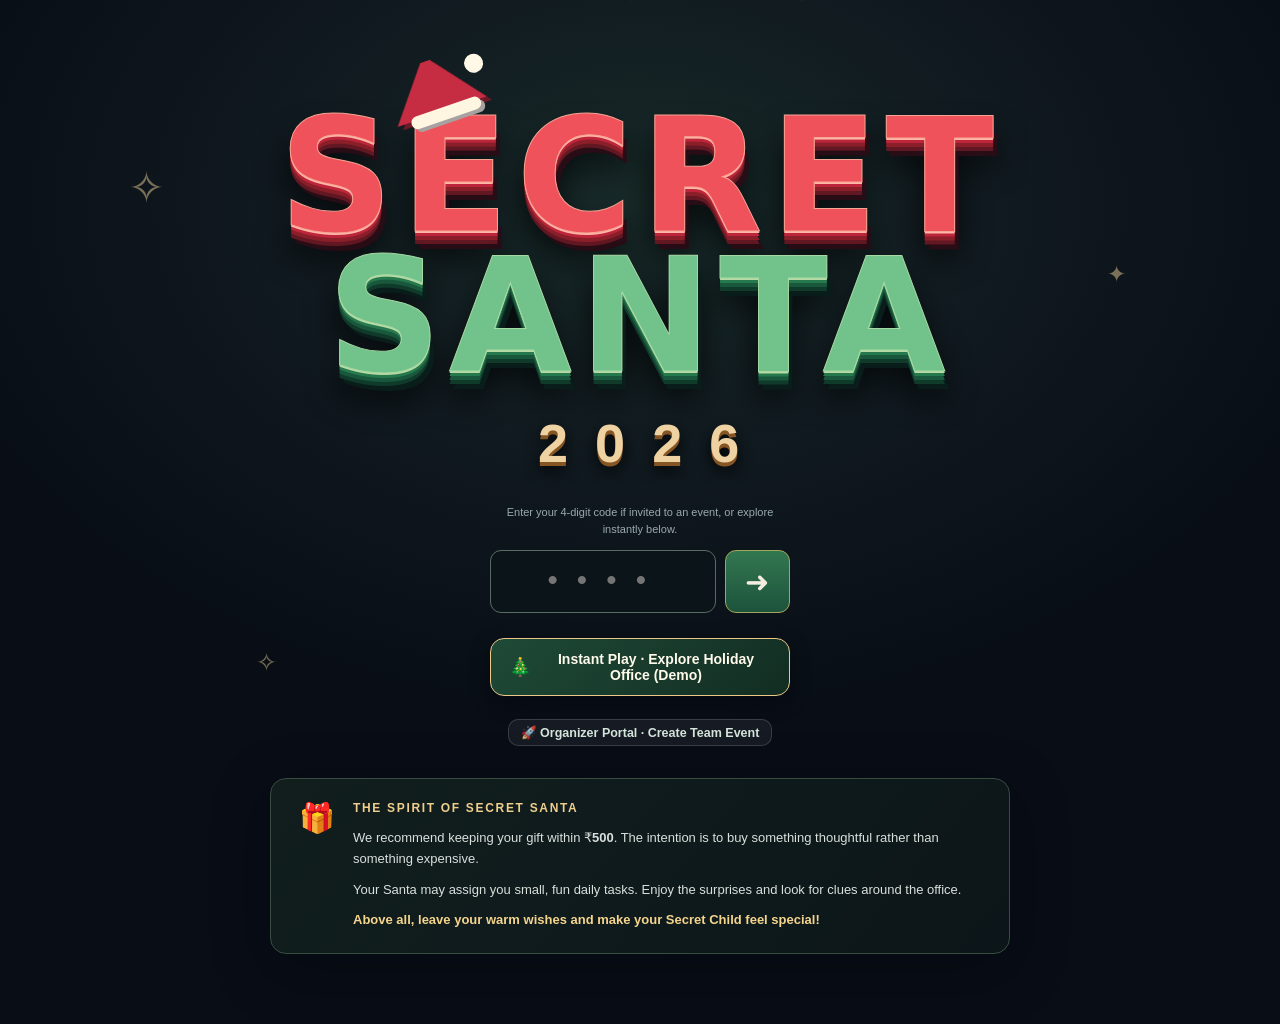
==== commit ba9c3800: "feat(arcade-mobile): enlarge machines with crisp marquee text, fix phone sit/stand, and restrict des" ====
--- a/index.html
+++ b/index.html
@@ -393,6 +393,12 @@
           <div class="joystick-knob" id="joystick-knob"></div>
         </div>
       </div>
+
+      <!-- Dedicated Mobile Stand Up Floating Action Button -->
+      <button id="mobile-stand-btn" class="mobile-stand-btn hidden" type="button" aria-label="Stand Up from Desk">
+        <span class="mobile-stand-icon">🚶</span>
+        <span class="mobile-stand-text">Stand Up</span>
+      </button>
 
 
 
@@ -1200,6 +1206,6 @@
   <script type="importmap">
     {"imports":{"three":"https://cdn.jsdelivr.net/npm/three@0.170.0/build/three.module.js"}}
   </script>
-  <script type="module" src="./assets/app.js?v=arcade-frontview-v6"></script>
+  <script type="module" src="./assets/app.js?v=arcade-large-v7"></script>
 </body>
 </html>
--- a/assets/styles.css
+++ b/assets/styles.css
@@ -3248,6 +3248,60 @@
   box-shadow:0 2px 8px rgba(0,0,0,0.6), 0 0 12px rgba(242,207,146,0.6);
 }
 
+/* Dedicated Mobile Stand Up Floating Action Button */
+.mobile-stand-btn{
+  position:absolute;
+  bottom:calc(150px + env(safe-area-inset-bottom, 0px));
+  left:50%;
+  transform:translateX(-50%);
+  z-index:35;
+  display:inline-flex;
+  align-items:center;
+  justify-content:center;
+  gap:10px;
+  min-height:50px;
+  padding:12px 28px;
+  border-radius:30px;
+  background:linear-gradient(135deg, #e53e3e 0%, #b91c1c 50%, #7f1d1d 100%);
+  border:2px solid #fef08a;
+  color:#ffffff;
+  font-family:'Fredoka', -apple-system, BlinkMacSystemFont, sans-serif;
+  font-size:16px;
+  font-weight:800;
+  letter-spacing:0.5px;
+  box-shadow:0 8px 24px rgba(220,38,38,0.55), 0 0 16px rgba(254,240,138,0.4);
+  cursor:pointer;
+  pointer-events:auto;
+  touch-action:manipulation;
+  user-select:none;
+  -webkit-user-select:none;
+  animation:mobileStandPulse 1.8s infinite ease-in-out;
+  transition:transform 0.15s ease, box-shadow 0.15s ease;
+}
+.mobile-stand-btn:active{
+  transform:translateX(-50%) scale(0.94);
+  box-shadow:0 4px 12px rgba(220,38,38,0.4);
+}
+.mobile-stand-icon{
+  font-size:20px;
+  line-height:1;
+}
+.mobile-stand-text{
+  font-size:16px;
+  font-weight:800;
+  text-shadow:0 1px 3px rgba(0,0,0,0.5);
+}
+@keyframes mobileStandPulse{
+  0%, 100%{
+    transform:translateX(-50%) scale(1);
+    box-shadow:0 8px 24px rgba(220,38,38,0.55), 0 0 14px rgba(254,240,138,0.35);
+  }
+  50%{
+    transform:translateX(-50%) scale(1.04);
+    box-shadow:0 10px 28px rgba(220,38,38,0.7), 0 0 20px rgba(254,240,138,0.55);
+  }
+}
+
 /* Golden HUD pill for My Desk */
 .hud-pill-gold{
   background:linear-gradient(135deg, rgba(163,41,60,0.85), rgba(122,29,43,0.95))!important;
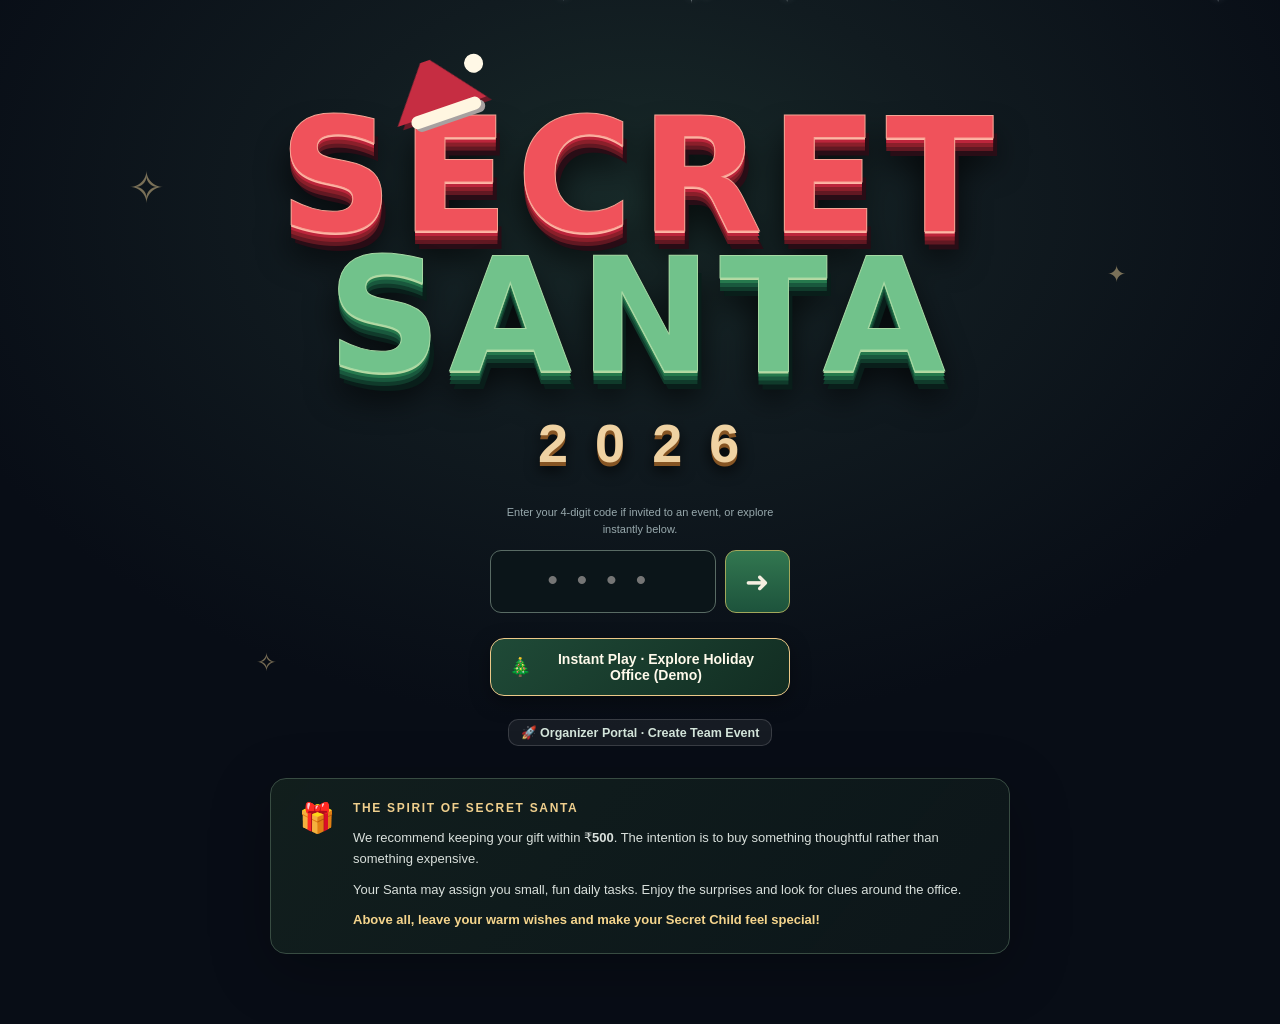
==== commit be52d979: "fix(arcade): fix entrance board cutoff, unhide leaderboard, sculpt authentic arcade cabinets with vi" ====
--- a/index.html
+++ b/index.html
@@ -6,7 +6,7 @@
   <meta name="theme-color" content="#080d16"/>
   <meta name="description" content="Voxel Secret Santa — a thoughtful Christmas office mystery."/>
   <title>Voxel Secret Santa</title>
-  <link rel="stylesheet" href="./assets/styles.css?v=arcade-frontview-v6"/>
+  <link rel="stylesheet" href="./assets/styles.css?v=arcade-grand-v9"/>
 </head>
 <body>
   <div class="snow" id="snow" aria-hidden="true"></div>
@@ -1206,6 +1206,6 @@
   <script type="importmap">
     {"imports":{"three":"https://cdn.jsdelivr.net/npm/three@0.170.0/build/three.module.js"}}
   </script>
-  <script type="module" src="./assets/app.js?v=arcade-large-v7"></script>
+  <script type="module" src="./assets/app.js?v=arcade-grand-v9"></script>
 </body>
 </html>
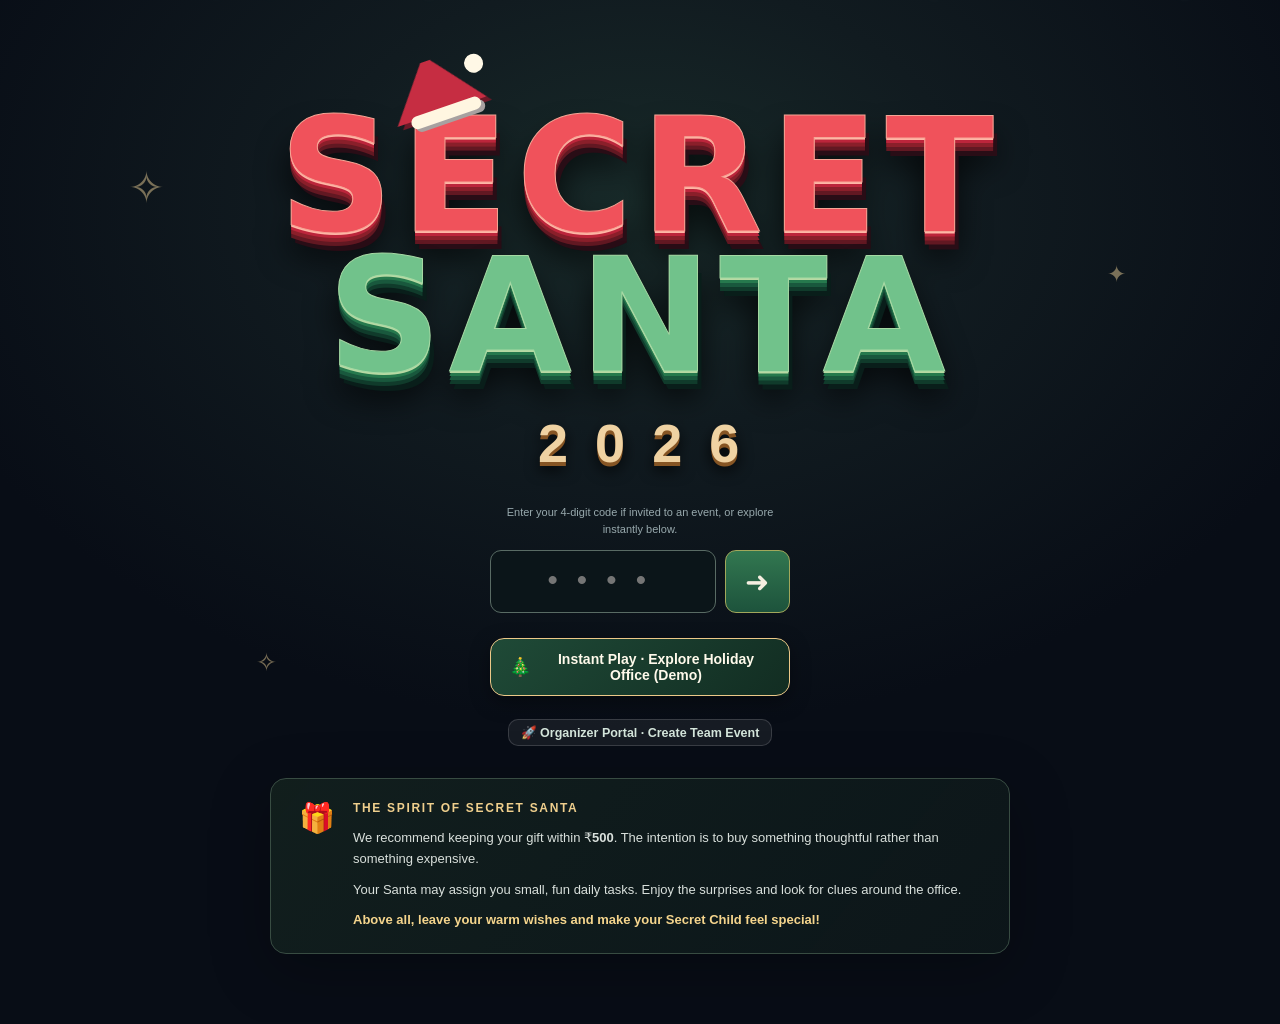
==== commit 722398de: "fix(arcade): unbury leaderboard, add elevated cabinet toppers, center entrance sign, supersize vendi" ====
--- a/index.html
+++ b/index.html
@@ -6,7 +6,7 @@
   <meta name="theme-color" content="#080d16"/>
   <meta name="description" content="Voxel Secret Santa — a thoughtful Christmas office mystery."/>
   <title>Voxel Secret Santa</title>
-  <link rel="stylesheet" href="./assets/styles.css?v=arcade-grand-v9"/>
+  <link rel="stylesheet" href="./assets/styles.css?v=arcade-grand-v12"/>
 </head>
 <body>
   <div class="snow" id="snow" aria-hidden="true"></div>
@@ -1206,6 +1206,6 @@
   <script type="importmap">
     {"imports":{"three":"https://cdn.jsdelivr.net/npm/three@0.170.0/build/three.module.js"}}
   </script>
-  <script type="module" src="./assets/app.js?v=arcade-grand-v9"></script>
+  <script type="module" src="./assets/app.js?v=arcade-grand-v12"></script>
 </body>
 </html>
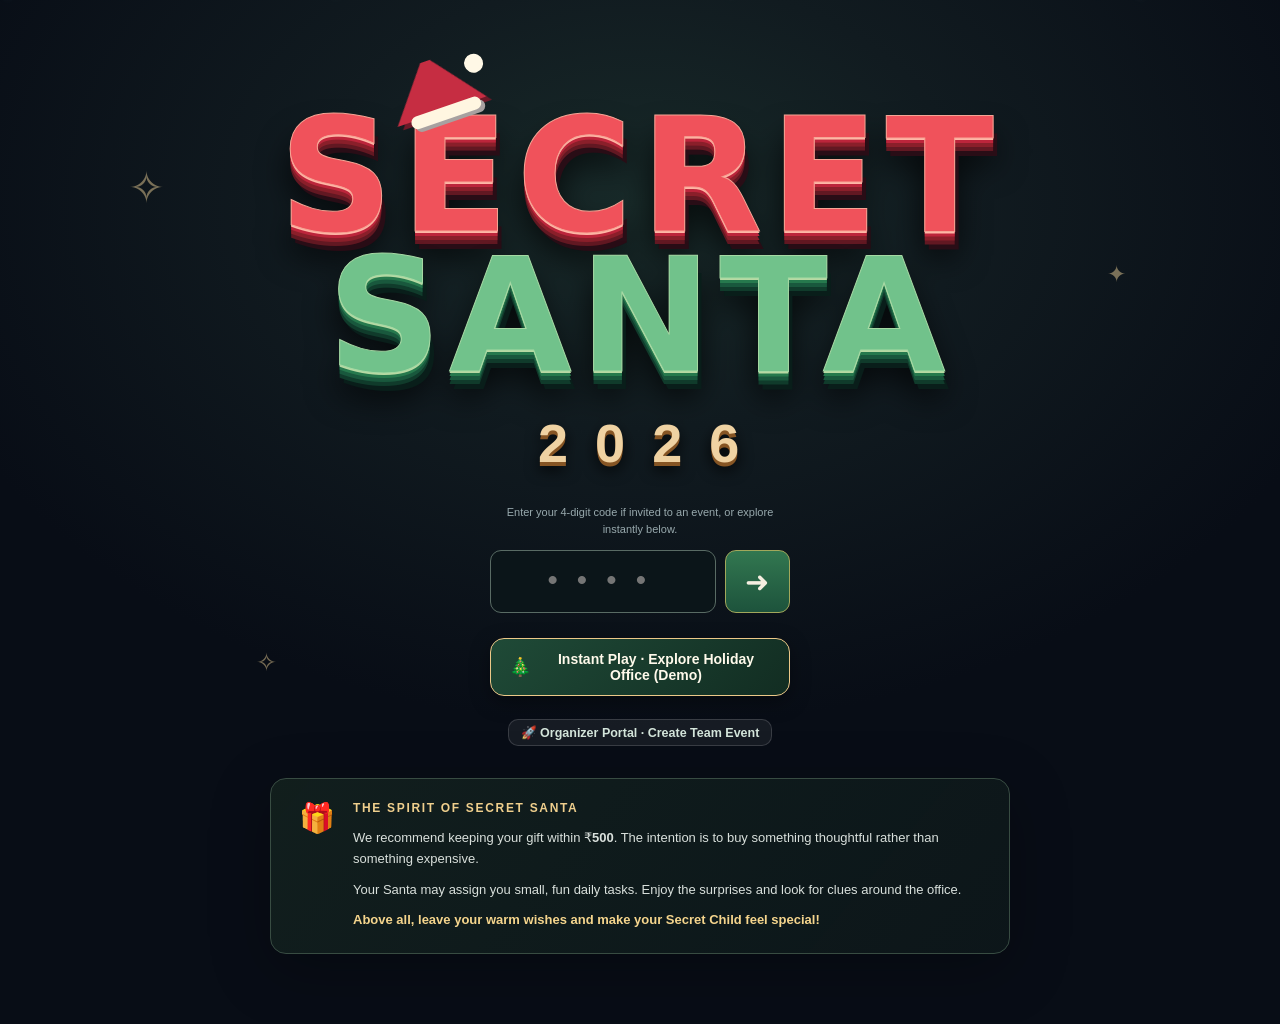
==== commit 572eed4d: "fix(arcade): remove retro arcade championship leaderboard and bump cache bust" ====
--- a/index.html
+++ b/index.html
@@ -1206,6 +1206,6 @@
   <script type="importmap">
     {"imports":{"three":"https://cdn.jsdelivr.net/npm/three@0.170.0/build/three.module.js"}}
   </script>
-  <script type="module" src="./assets/app.js?v=arcade-grand-v12"></script>
+  <script type="module" src="./assets/app.js?v=arcade-grand-v13"></script>
 </body>
 </html>
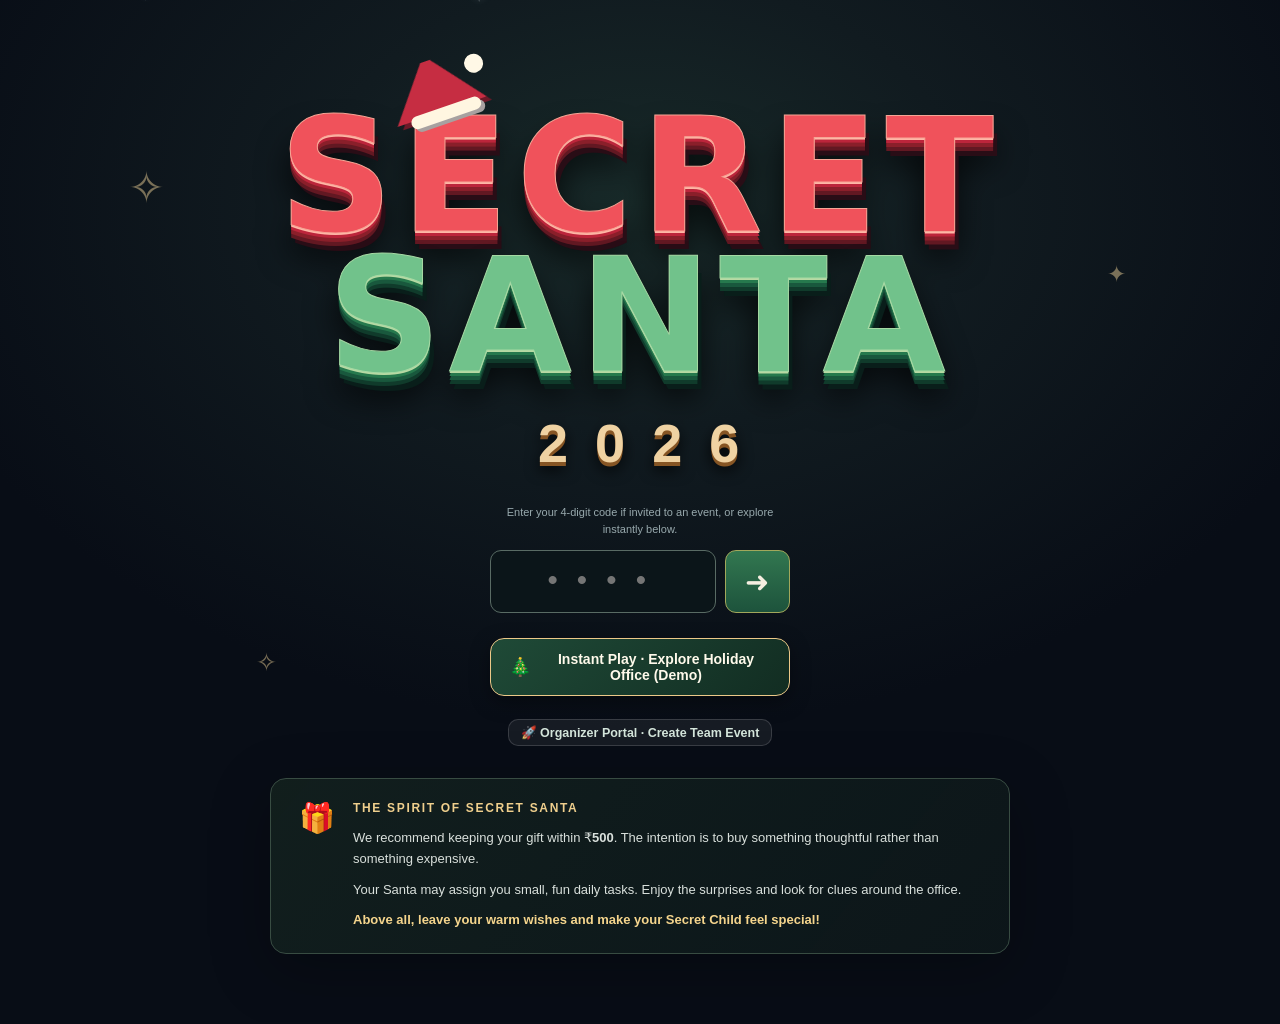
==== commit a3866cd5: "feat: task-driven clue unlocks, overdue notifications, and arcade/selfie fixes - Shift clue unlocks " ====
--- a/index.html
+++ b/index.html
@@ -6,7 +6,7 @@
   <meta name="theme-color" content="#080d16"/>
   <meta name="description" content="Voxel Secret Santa — a thoughtful Christmas office mystery."/>
   <title>Voxel Secret Santa</title>
-  <link rel="stylesheet" href="./assets/styles.css?v=arcade-grand-v12"/>
+  <link rel="stylesheet" href="./assets/styles.css?v=arcade-grand-v14"/>
 </head>
 <body>
   <div class="snow" id="snow" aria-hidden="true"></div>
@@ -239,7 +239,7 @@
         <div class="hud-group-right">
           <button id="player-clue" class="office-clue" type="button" aria-label="View Secret Santa clue" title="Santa Clue">💡</button>
           <button id="player-music" class="office-music" type="button" aria-label="Mute Jingle Bells" aria-pressed="false" title="Mute Jingle Bells">🔊</button>
-          <button id="player-pause" class="office-pause" type="button" aria-label="Open options menu" title="Office Menu &amp; Features"><span class="pause-icon">☰</span><span class="pause-label">Menu</span></button>
+          <button id="player-pause" class="office-pause" type="button" aria-label="Open Game Menu" title="Game Menu (Pause)"><span class="pause-icon">⏸</span><span class="pause-label">Menu</span></button>
         </div>
       </header>
 
@@ -525,13 +525,15 @@
           <p id="player-event-title" class="notebook-accessible-meta">Christmas office</p>
         </div>
         <nav class="menu-tabs" role="tablist" aria-label="Notebook sections">
-          <button type="button" class="tab active" id="player-tab-character" role="tab" aria-controls="player-character" aria-selected="true">Character</button>
-          <button type="button" class="tab" id="player-tab-personal" role="tab" aria-controls="player-personal" aria-selected="false">Santa Hub</button>
+          <button type="button" class="tab active" id="player-tab-personal" role="tab" aria-controls="player-personal" aria-selected="true">🎁 Santa Hub</button>
+          <button type="button" class="tab" id="player-tab-character" role="tab" aria-controls="player-character" aria-selected="false">👤 Character</button>
+          <button type="button" class="tab" id="player-tab-arcade" role="tab" aria-controls="player-arcade" aria-selected="false">🕹️ Arcade &amp; Office</button>
+          <button type="button" class="tab" id="player-tab-rules" role="tab" aria-controls="player-rules" aria-selected="false">📜 Guide &amp; Rules</button>
         </nav>
         <button id="player-close" class="small-outline" type="button" aria-label="Close notebook and resume game" title="Close notebook">✕</button>
       </div>
       <div id="notebook-scroll" class="notebook-body" tabindex="-1">
-        <section id="player-character" class="character-studio-section" role="tabpanel" aria-labelledby="player-tab-character">
+        <section id="player-character" class="character-studio-section hidden" role="tabpanel" aria-labelledby="player-tab-character">
         <div class="avatar-atelier">
           <nav class="atelier-categories" aria-label="Character styling categories">
             <button type="button" data-studio-tab="look" class="atelier-category active" aria-selected="true"><span class="atelier-category-icon" aria-hidden="true">☺</span><span>Face</span></button>
@@ -671,7 +673,7 @@
           </div>
         </div>
       </section>
-        <section id="player-personal" class="hidden" role="tabpanel" aria-labelledby="player-tab-personal">
+        <section id="player-personal" role="tabpanel" aria-labelledby="player-tab-personal">
         <div class="personal-heading">
           <div>
             <p class="studio-eyebrow">SANTA HUB</p>
@@ -715,25 +717,188 @@
           <div class="santa-task-columns">
             <section class="santa-task-group">
               <h4>Tasks for me from my Secret Santa</h4>
+              <p class="muted small" style="margin-bottom:8px;">Complete your Santa's tasks before their due date to unlock clues about who your Santa is!</p>
+              <div id="received-tasks-overdue-banner" class="task-overdue-banner hidden"></div>
               <div id="received-tasks" class="personal-list santa-task-list"></div>
             </section>
             <section class="santa-task-group">
-              <h4>Tasks for my Secret Child</h4>
+              <h4>Tasks for my Secret Child (3 Tasks for 3 Clues)</h4>
+              <p class="muted small" style="margin-bottom:8px;">Assign up to 3 fun holiday tasks with due dates. Each task your child completes unlocks one of your clues!</p>
               <div id="assigned-tasks" class="personal-list santa-task-list"></div>
               <form id="task-form" class="task-entry-form">
                 <label class="task-field task-date-field" for="task-date">
-                  <span>Date</span>
+                  <span>Due Date</span>
                   <input id="task-date" type="date" required/>
                 </label>
                 <label class="task-field task-description-field" for="task-text">
-                  <span>Task</span>
-                  <textarea id="task-text" rows="2" maxlength="1000" placeholder="Add a task for your Secret Child…" required></textarea>
+                  <span>Task Challenge</span>
+                  <textarea id="task-text" rows="2" maxlength="1000" placeholder="Add a holiday task for your Secret Child…" required></textarea>
                 </label>
                 <button type="submit" class="primary task-submit">✓ Save task</button>
               </form>
             </section>
           </div>
         </section>
+
+        <!-- 04: SANTA CLUES & HINTS -->
+        <section id="clues-card" class="personal-card santa-clues-card">
+          <div class="secret-child-reveal-row">
+            <span class="personal-card-kicker">04 · CLUES ABOUT YOUR SECRET SANTA</span>
+            <span id="santa-clue-badge" class="santa-clue-badge">0 / 3 Unlocked</span>
+          </div>
+          <h4>Office Mystery Hints</h4>
+          <p class="muted small" id="santa-hub-clues-explainer">Each task you complete from your Secret Santa unlocks 1 mystery clue! Complete all 3 tasks to unlock all 3 clues and reveal your Santa at the Christmas Tree!</p>
+          <div id="santa-hub-clues-list" class="personal-list santa-hub-clues-list"></div>
+          <div class="santa-clue-actions" id="santa-clue-actions-wrap">
+            <span id="hub-clue-timer-text" class="muted small">Complete your assigned tasks to reveal clues</span>
+          </div>
+        </section>
+        </section>
+
+        <!-- TAB 3: ARCADE & OFFICE -->
+        <section id="player-arcade" class="arcade-activities-section hidden" role="tabpanel" aria-labelledby="player-tab-arcade">
+          <div class="personal-heading">
+            <div>
+              <p class="studio-eyebrow">ARCADE &amp; ACTIVITIES</p>
+              <h3>Retro Lounge &amp; Wayfinding</h3>
+            </div>
+          </div>
+
+          <div class="arcade-menu-cards-grid">
+            <div class="arcade-launch-card">
+              <div class="arcade-card-media racer-bg">
+                <span class="arcade-card-emoji">🏎️</span>
+                <span class="arcade-card-tag">3D Formula Arcade</span>
+              </div>
+              <div class="arcade-card-content">
+                <h4>Voxel Racers Grand Prix</h4>
+                <p>Hop into a custom voxel racecar, drift through snowy chicanes, and compete for top lap times!</p>
+                <button type="button" class="primary arcade-play-btn" id="arcade-launch-racers">▶ Play Voxel Racers</button>
+              </div>
+            </div>
+
+            <div class="arcade-launch-card">
+              <div class="arcade-card-media bike-bg">
+                <span class="arcade-card-emoji">🏍️</span>
+                <span class="arcade-card-tag">3D Neon Motocross</span>
+              </div>
+              <div class="arcade-card-content">
+                <h4>Voxel Bikes Nitro</h4>
+                <p>Rev up neon dirt bikes, jump over holiday ramps, collect festive candy canes and boost to victory!</p>
+                <button type="button" class="primary arcade-play-btn" id="arcade-launch-bikes">▶ Play Voxel Bikes</button>
+              </div>
+            </div>
+          </div>
+
+          <div class="personal-card office-nav-card" style="margin-top:20px;">
+            <span class="personal-card-kicker">WAYFINDING &amp; FAST-TRAVEL</span>
+            <h4>Navigate the Christmas Office</h4>
+            <p class="muted small">Tap any destination to have your avatar walk there directly across the floor!</p>
+            <div class="office-teleport-grid">
+              <button type="button" class="teleport-btn" id="arcade-nav-mydesk">
+                <span class="tp-icon">⭐</span>
+                <div class="tp-content">
+                  <strong>Walk to My Desk</strong>
+                  <small>Head to your workspace and desk prop</small>
+                </div>
+              </button>
+              <button type="button" class="teleport-btn" id="arcade-nav-tree">
+                <span class="tp-icon">🎄</span>
+                <div class="tp-content">
+                  <strong>Visit Christmas Tree</strong>
+                  <small>Gather by the tree &amp; gifts</small>
+                </div>
+              </button>
+              <button type="button" class="teleport-btn" id="arcade-nav-lounge">
+                <span class="tp-icon">🕹️</span>
+                <div class="tp-content">
+                  <strong>Visit Arcade Corner</strong>
+                  <small>Walk to retro game machines</small>
+                </div>
+              </button>
+            </div>
+          </div>
+
+          <div class="personal-card office-atmosphere-card" style="margin-top:20px;">
+            <span class="personal-card-kicker">OFFICE ATMOSPHERE</span>
+            <h4>Atmosphere Controls</h4>
+            <div class="atmosphere-toggles-row">
+              <button type="button" class="small-outline" id="arcade-toggle-party">🎉 Toggle Party Lights &amp; Confetti</button>
+              <button type="button" class="small-outline" id="arcade-toggle-lighting">🌙 Day / Night Lighting</button>
+            </div>
+          </div>
+        </section>
+
+        <!-- TAB 4: GUIDE & RULES -->
+        <section id="player-rules" class="rules-guide-section hidden" role="tabpanel" aria-labelledby="player-tab-rules">
+          <div class="personal-heading">
+            <div>
+              <p class="studio-eyebrow">GUIDE &amp; RULES</p>
+              <h3>Event Rules &amp; Controls</h3>
+            </div>
+          </div>
+
+          <div class="personal-card rules-budget-highlight">
+            <div class="budget-badge-wrap">
+              <span class="budget-icon">🎁</span>
+              <div>
+                <h4>Recommended Gift Budget: ₹500</h4>
+                <p>The spirit of Secret Santa is thoughtfulness, holiday warmth, and creative humor—not expensive purchases! Keep gifts around ₹500.</p>
+              </div>
+            </div>
+          </div>
+
+          <div class="personal-card rules-card-content" style="margin-top:16px;">
+            <span class="personal-card-kicker">SECRECY &amp; TRADITIONS</span>
+            <h4>Core Rules of the Game</h4>
+            <ul class="clean-rules-list">
+              <li><strong>🤫 100% Anonymity:</strong> You only know who your Secret Child is. Keep your identity a mystery until the Grand Finale Stage Show!</li>
+              <li><strong>📝 Check Their Wishlist:</strong> Head to <strong>Santa Hub</strong> to read what gift ideas your Child shared.</li>
+              <li><strong>🎯 Assign Holiday Tasks:</strong> Add fun, light-hearted festive challenges (e.g., "Sing Jingle Bells at lunch", "Wear red socks tomorrow").</li>
+              <li><strong>💡 Unlock Office Hints:</strong> Daily clues unlock every 24 hours based on where your Santa sits in the office.</li>
+              <li><strong>🎭 The Grand Stage Finale:</strong> The event organizer brings everyone to the Christmas stage to reveal the Santas and exchange gifts!</li>
+            </ul>
+          </div>
+
+          <div class="personal-card controls-card-content" style="margin-top:16px;">
+            <span class="personal-card-kicker">CONTROLS &amp; SHORTCUTS</span>
+            <h4>How to Move &amp; Interact</h4>
+            <div class="controls-cheat-grid">
+              <div class="control-box">
+                <span class="cb-key">WASD / Arrows</span>
+                <span class="cb-desc">Walk around 3D office</span>
+              </div>
+              <div class="control-box">
+                <span class="cb-key">Click Floor</span>
+                <span class="cb-desc">Smart pathfinding to tap</span>
+              </div>
+              <div class="control-box">
+                <span class="cb-key">Click Colleague</span>
+                <span class="cb-desc">Walk over &amp; exchange greeting</span>
+              </div>
+              <div class="control-box">
+                <span class="cb-key">Keys 1 – 4</span>
+                <span class="cb-desc">Wave (1), Dance (2), Clap (3), Cheer (4)</span>
+              </div>
+              <div class="control-box">
+                <span class="cb-key">Mouse Drag / Swipe</span>
+                <span class="cb-desc">Orbit camera</span>
+              </div>
+              <div class="control-box">
+                <span class="cb-key">Scroll / Pinch</span>
+                <span class="cb-desc">Zoom camera in/out</span>
+              </div>
+            </div>
+          </div>
+
+          <div class="personal-card account-card-content" style="margin-top:16px;">
+            <span class="personal-card-kicker">GAME AUDIO &amp; SESSION</span>
+            <h4>Settings &amp; Session</h4>
+            <div class="session-actions-row">
+              <button type="button" class="small-outline" id="rules-toggle-sound">🔊 Toggle Music</button>
+              <button type="button" class="small-outline admin-danger" id="rules-sign-out">🚪 Leave Office / Sign Out</button>
+            </div>
+          </div>
         </section>
       </div>
     </section>
@@ -958,8 +1123,19 @@
             <input type="checkbox" id="customizer-show-badge" checked />
             <span class="customizer-checkbox-text">Display Avatar Photo Badge on 3D Nameplate</span>
           </label>
+          <div id="customizer-badge-preview-wrap" class="customizer-badge-preview-wrap">
+            <div class="customizer-badge-thumb-box">
+              <img id="customizer-badge-thumb" class="customizer-badge-thumb hidden" alt="Badge Selfie" />
+              <div id="customizer-badge-placeholder" class="customizer-badge-placeholder">👤</div>
+            </div>
+            <div class="customizer-badge-meta">
+              <div id="customizer-badge-status" class="customizer-badge-status">No photo captured yet</div>
+              <p class="customizer-badge-sub">Snapping a selfie adds your portrait badge right above your 3D desk nameplate!</p>
+            </div>
+          </div>
           <div class="customizer-badge-actions">
-            <button type="button" id="customizer-take-selfie" class="btn btn-secondary btn-sm">📸 Live Selfie for Badge</button>
+            <button type="button" id="customizer-take-selfie" class="btn btn-secondary btn-sm">📸 Take Live Selfie</button>
+            <button type="button" id="customizer-clear-photo" class="btn btn-outline btn-sm hidden">🗑️ Remove Photo</button>
           </div>
         </div>
       </div>
@@ -1206,6 +1382,6 @@
   <script type="importmap">
     {"imports":{"three":"https://cdn.jsdelivr.net/npm/three@0.170.0/build/three.module.js"}}
   </script>
-  <script type="module" src="./assets/app.js?v=arcade-grand-v13"></script>
+  <script type="module" src="./assets/app.js?v=arcade-grand-v18"></script>
 </body>
 </html>
--- a/assets/styles.css
+++ b/assets/styles.css
@@ -2519,8 +2519,93 @@
 #player-menu #player-personal .santa-task-list{display:grid;gap:8px}
 #player-menu #player-personal .santa-task-entry{
   display:grid;grid-template-columns:auto minmax(0,1fr) auto;
-  gap:9px;align-items:center;
+  gap:10px;align-items:center;
   padding:10px 12px;min-width:0;
+  transition:all 0.2s ease;
+}
+#player-menu #player-personal .santa-task-entry.is-overdue{
+  border:1px solid #e06d7c !important;
+  background:linear-gradient(135deg, rgba(160,42,57,0.35) 0%, rgba(21,64,46,0.9) 100%) !important;
+}
+#player-menu #player-personal .task-meta-col{
+  display:flex;
+  flex-direction:column;
+  gap:4px;
+  align-items:flex-start;
+  min-width:68px;
+}
+#player-menu #player-personal .task-badge{
+  font-size:9.5px;
+  font-weight:800;
+  padding:2px 6px;
+  border-radius:10px;
+  text-transform:uppercase;
+  letter-spacing:0.04em;
+  display:inline-block;
+}
+#player-menu #player-personal .task-badge-overdue{
+  background:#d62828;
+  color:#fff;
+  border:1px solid #ff99a8;
+  box-shadow:0 0 6px rgba(214,40,40,0.45);
+}
+#player-menu #player-personal .task-badge-today{
+  background:#f4a261;
+  color:#15372a;
+  border:1px solid #ffe3b3;
+}
+#player-menu #player-personal .task-badge-upcoming{
+  background:#267055;
+  color:#e2ece6;
+  border:1px solid #57876a;
+}
+#player-menu #player-personal .task-badge-done{
+  background:#198754;
+  color:#fff;
+  border:1px solid #75b798;
+}
+#player-menu #player-personal .task-complete-btn{
+  background:linear-gradient(135deg, #1b6644 0%, #155136 100%);
+  color:#fff;
+  border:1px solid #98c4a1;
+  border-radius:8px;
+  padding:6px 11px;
+  font-size:11px;
+  font-weight:750;
+  cursor:pointer;
+  white-space:nowrap;
+  transition:all 0.15s ease;
+}
+#player-menu #player-personal .task-complete-btn:hover{
+  background:linear-gradient(135deg, #248157 0%, #1b6644 100%);
+  border-color:#dfc38f;
+  transform:translateY(-1px);
+}
+.task-overdue-banner{
+  background:linear-gradient(135deg, rgba(160,42,57,0.9) 0%, rgba(100,24,35,0.95) 100%);
+  border:1px solid #f28b97;
+  border-radius:10px;
+  padding:10px 12px;
+  color:#fff;
+  font-size:12px;
+  line-height:1.45;
+  margin-bottom:12px;
+  display:flex;
+  align-items:center;
+  gap:10px;
+  box-shadow:0 4px 14px rgba(160,42,57,0.3);
+}
+.santa-hub-clue-entry.clue-locked{
+  opacity:0.75;
+  border-style:dashed !important;
+}
+.clue-number-badge.locked{
+  background:#435c50 !important;
+  color:#a1b8af !important;
+}
+.clue-text.locked-text{
+  color:#a1b8af !important;
+  font-style:italic;
 }
 #player-menu #player-personal .santa-task-date{
   color:#fff;font-size:11px;font-weight:800;
@@ -3804,6 +3889,72 @@
   padding:6px 12px;
   font-size:11.5px;
 }
+.btn-outline{
+  background:transparent;
+  color:#f2ece2;
+  border:1px solid rgba(223,195,143,0.3) !important;
+}
+.btn-outline:hover{
+  background:rgba(255,255,255,0.08);
+  border-color:#dfc38f !important;
+}
+
+/* Desk Customizer Photo Badge Preview */
+.customizer-badge-preview-wrap{
+  display:flex;
+  align-items:center;
+  gap:14px;
+  background:rgba(0,0,0,0.25);
+  border:1px solid rgba(223,195,143,0.2);
+  border-radius:14px;
+  padding:10px 14px;
+  margin:10px 0 12px;
+}
+.customizer-badge-thumb-box{
+  position:relative;
+  width:52px;
+  height:52px;
+  border-radius:50%;
+  overflow:hidden;
+  border:2px solid #dfc38f;
+  background:#0d211b;
+  flex-shrink:0;
+  display:flex;
+  align-items:center;
+  justify-content:center;
+  box-shadow:0 4px 12px rgba(0,0,0,0.4);
+}
+.customizer-badge-thumb{
+  width:100%;
+  height:100%;
+  object-fit:cover;
+}
+.customizer-badge-placeholder{
+  font-size:24px;
+  color:#739688;
+}
+.customizer-badge-meta{
+  flex:1;
+  min-width:0;
+}
+.customizer-badge-status{
+  font-size:12.5px;
+  font-weight:700;
+  color:#dfc38f;
+  margin-bottom:2px;
+}
+.customizer-badge-sub{
+  font-size:11px;
+  color:#a1b8af;
+  margin:0;
+  line-height:1.35;
+}
+.customizer-badge-actions{
+  display:flex;
+  gap:8px;
+  flex-wrap:wrap;
+}
+
 .desk-customizer-footer{
   display:flex;
   gap:10px;
@@ -4775,37 +4926,49 @@
   text-decoration:none;
 }
 
-/* 2. Top Bar Menu Button */
+/* 2. Top Bar Menu Button (Unified Pause / Options) */
 .office-pause{
   display:inline-flex !important;
   align-items:center !important;
-  gap:6px !important;
-  padding:6px 14px !important;
-  background:rgba(18, 36, 27, 0.90) !important;
+  justify-content:center !important;
+  gap:7px !important;
+  padding:0 16px !important;
+  height:40px !important;
+  min-height:40px !important;
+  background:linear-gradient(135deg, rgba(22, 56, 40, 0.95), rgba(13, 34, 25, 0.98)) !important;
   border:1.5px solid #ecc888 !important;
-  border-radius:20px !important;
+  border-radius:22px !important;
   color:#fffaeb !important;
   font-size:13px !important;
   font-weight:700 !important;
   cursor:pointer !important;
-  box-shadow:0 4px 16px rgba(0,0,0,0.35) !important;
-  backdrop-filter:blur(8px) !important;
-  transition:all 0.18s ease !important;
+  box-shadow:0 4px 18px rgba(0,0,0,0.4), inset 0 1px 0 rgba(255,255,255,0.18) !important;
+  backdrop-filter:blur(10px) !important;
+  transition:all 0.18s cubic-bezier(0.16, 1, 0.3, 1) !important;
   width:auto !important;
-  height:auto !important;
+  user-select:none !important;
 }
 .office-pause:hover{
-  background:rgba(32, 62, 47, 0.96) !important;
-  border-color:#fff0ce !important;
-  transform:translateY(-1px) !important;
-  box-shadow:0 6px 18px rgba(236,200,136,0.25) !important;
+  background:linear-gradient(135deg, rgba(32, 78, 56, 0.98), rgba(18, 48, 35, 1)) !important;
+  border-color:#ffe4a0 !important;
+  transform:translateY(-1px) scale(1.02) !important;
+  box-shadow:0 6px 22px rgba(236,200,136,0.35), inset 0 1px 0 rgba(255,255,255,0.25) !important;
+}
+.office-pause:active{
+  transform:translateY(1px) scale(0.98) !important;
+  box-shadow:0 2px 10px rgba(0,0,0,0.5) !important;
 }
 .pause-icon{
-  font-size:14px;
+  font-size:12px;
+  color:#f7d28e;
+  line-height:1;
 }
 .pause-label{
   font-size:12.5px;
-  letter-spacing:0.02em;
+  font-weight:700;
+  letter-spacing:0.04em;
+  text-transform:uppercase;
+  color:#ffffff;
 }
 
 /* 3. Horizontally Expandable & Collapsible Action Emotes */
@@ -5265,3 +5428,382 @@
   padding: 3px 8px;
   white-space: nowrap;
 }
+
+/* ========================================================
+   UNIFIED 4-TAB PLAYER MENU & ACTIVITIES STYLING
+   ======================================================== */
+
+/* Tab bar responsive adjustments */
+#player-menu .notebook-toolbar .menu-tabs {
+  display: flex;
+  flex: 1 1 auto;
+  flex-wrap: wrap;
+  align-items: center;
+  justify-content: center;
+  gap: 8px;
+  margin: 0;
+}
+
+#player-menu .notebook-toolbar .menu-tabs button {
+  min-width: clamp(72px, 8vw, 125px);
+  padding: 8px 12px;
+  font-size: 12px;
+  font-weight: 600;
+  border-radius: 10px;
+  transition: all 0.15s ease;
+}
+
+/* TAB 1: Santa Clues Card inside Santa Hub */
+.santa-clues-card {
+  margin-top: 16px;
+  background: linear-gradient(140deg, #1b4d37, #13382a) !important;
+  border: 1px solid #639274 !important;
+  border-radius: 15px !important;
+  padding: 16px !important;
+}
+
+.santa-clue-badge {
+  display: inline-block;
+  font-size: 11px;
+  font-weight: 700;
+  padding: 3px 10px;
+  background: rgba(236, 200, 136, 0.2);
+  color: #f7d898;
+  border: 1px solid rgba(236, 200, 136, 0.45);
+  border-radius: 12px;
+  letter-spacing: 0.03em;
+}
+
+.santa-hub-clues-list {
+  display: flex;
+  flex-direction: column;
+  gap: 8px;
+  margin: 12px 0 14px;
+}
+
+.santa-hub-clue-entry {
+  display: flex;
+  align-items: flex-start;
+  gap: 12px;
+  padding: 10px 14px;
+  background: rgba(14, 38, 29, 0.85);
+  border: 1px solid rgba(120, 168, 138, 0.4);
+  border-radius: 10px;
+  line-height: 1.45;
+}
+
+.clue-number-badge {
+  flex-shrink: 0;
+  display: inline-block;
+  font-size: 10px;
+  font-weight: 800;
+  padding: 2px 7px;
+  background: linear-gradient(135deg, #c03445, #882231);
+  color: #fff;
+  border-radius: 6px;
+  letter-spacing: 0.05em;
+  margin-top: 2px;
+}
+
+.clue-text {
+  font-size: 13px;
+  color: #f3f8f4;
+  word-break: break-word;
+}
+
+.santa-hub-empty-clues {
+  font-size: 12.5px;
+  color: #b8cfbe;
+  font-style: italic;
+  padding: 12px;
+  text-align: center;
+  background: rgba(16, 42, 32, 0.6);
+  border: 1px dashed rgba(100, 150, 120, 0.35);
+  border-radius: 10px;
+}
+
+.santa-clue-actions {
+  display: flex;
+  align-items: center;
+  gap: 12px;
+  flex-wrap: wrap;
+  margin-top: 8px;
+}
+
+.santa-clue-actions button:disabled {
+  opacity: 0.65;
+  cursor: not-allowed;
+}
+
+/* TAB 3: Arcade Activities & Wayfinding */
+.arcade-activities-section,
+.rules-guide-section {
+  color: #fff;
+  padding: 4px 2px 20px;
+}
+
+.arcade-menu-cards-grid {
+  display: grid;
+  grid-template-columns: repeat(auto-fit, minmax(280px, 1fr));
+  gap: 16px;
+  margin-top: 14px;
+}
+
+.arcade-launch-card {
+  background: linear-gradient(145deg, rgba(23, 56, 42, 0.95), rgba(15, 38, 29, 0.98));
+  border: 1px solid rgba(238, 201, 136, 0.35);
+  border-radius: 15px;
+  overflow: hidden;
+  box-shadow: 0 10px 24px rgba(0, 0, 0, 0.3);
+  display: flex;
+  flex-direction: column;
+  transition: transform 0.18s ease, border-color 0.18s ease;
+}
+
+.arcade-launch-card:hover {
+  transform: translateY(-2px);
+  border-color: rgba(238, 201, 136, 0.65);
+}
+
+.arcade-card-media {
+  padding: 22px 18px;
+  display: flex;
+  align-items: center;
+  justify-content: space-between;
+  border-bottom: 1px solid rgba(255, 255, 255, 0.08);
+}
+
+.arcade-card-media.racer-bg {
+  background: linear-gradient(135deg, #1c4b75, #0d2842);
+}
+
+.arcade-card-media.bike-bg {
+  background: linear-gradient(135deg, #7c2250, #421029);
+}
+
+.arcade-card-emoji {
+  font-size: 34px;
+  filter: drop-shadow(0 4px 8px rgba(0,0,0,0.4));
+}
+
+.arcade-card-tag {
+  font-size: 11px;
+  font-weight: 700;
+  padding: 3px 10px;
+  background: rgba(0, 0, 0, 0.4);
+  color: #fff;
+  border: 1px solid rgba(255, 255, 255, 0.18);
+  border-radius: 12px;
+  text-transform: uppercase;
+  letter-spacing: 0.04em;
+}
+
+.arcade-card-content {
+  padding: 16px 18px;
+  display: flex;
+  flex-direction: column;
+  flex: 1;
+}
+
+.arcade-card-content h4 {
+  margin: 0 0 6px;
+  font-size: 16px;
+  color: #fce8bd !important;
+}
+
+.arcade-card-content p {
+  margin: 0 0 16px;
+  font-size: 12.5px;
+  line-height: 1.45;
+  color: #d1e2d4;
+  flex: 1;
+}
+
+.arcade-play-btn {
+  width: 100%;
+  padding: 10px 14px;
+  font-weight: 700;
+  font-size: 13px;
+  border-radius: 10px;
+  background: linear-gradient(135deg, #2b7a54, #1b5338) !important;
+  border: 1.5px solid #a8d5b8 !important;
+  color: #ffffff !important;
+  cursor: pointer;
+  box-shadow: 0 4px 14px rgba(0,0,0,0.3);
+  transition: all 0.15s ease;
+}
+
+.arcade-play-btn:hover {
+  background: linear-gradient(135deg, #369466, #246847) !important;
+  border-color: #d2edd9 !important;
+  transform: translateY(-1px);
+}
+
+/* Office Teleport / Wayfinding Grid */
+.office-teleport-grid {
+  display: grid;
+  grid-template-columns: repeat(auto-fit, minmax(210px, 1fr));
+  gap: 12px;
+  margin-top: 12px;
+}
+
+.teleport-btn {
+  display: flex;
+  align-items: center;
+  gap: 12px;
+  padding: 12px 14px;
+  background: rgba(18, 46, 34, 0.9);
+  border: 1px solid rgba(120, 170, 140, 0.4);
+  border-radius: 11px;
+  color: #f7faf8;
+  cursor: pointer;
+  text-align: left;
+  transition: all 0.15s ease;
+}
+
+.teleport-btn:hover {
+  background: rgba(28, 68, 50, 0.95);
+  border-color: #ecc888;
+  transform: translateY(-1px);
+}
+
+.tp-icon {
+  font-size: 24px;
+  flex-shrink: 0;
+}
+
+.tp-content strong {
+  display: block;
+  font-size: 13px;
+  color: #fff;
+}
+
+.tp-content small {
+  display: block;
+  font-size: 11px;
+  color: #c0d8c6;
+  margin-top: 2px;
+}
+
+.atmosphere-toggles-row,
+.session-actions-row {
+  display: flex;
+  align-items: center;
+  gap: 12px;
+  flex-wrap: wrap;
+  margin-top: 12px;
+}
+
+.atmosphere-toggles-row button,
+.session-actions-row button {
+  padding: 8px 14px;
+  font-size: 12.5px;
+  font-weight: 600;
+  border-radius: 9px;
+}
+
+/* TAB 4: Rules & Guide */
+.rules-budget-highlight {
+  background: linear-gradient(135deg, rgba(140, 38, 52, 0.85), rgba(70, 20, 30, 0.92)) !important;
+  border: 1.5px solid #f2c0b8 !important;
+  border-radius: 14px !important;
+  padding: 16px 18px !important;
+  margin-top: 12px;
+}
+
+.budget-badge-wrap {
+  display: flex;
+  align-items: flex-start;
+  gap: 14px;
+}
+
+.budget-icon {
+  font-size: 32px;
+  line-height: 1;
+}
+
+.budget-badge-wrap h4 {
+  margin: 0 0 4px;
+  font-size: 16px;
+  color: #fffaee !important;
+}
+
+.budget-badge-wrap p {
+  margin: 0;
+  font-size: 12.5px;
+  line-height: 1.45;
+  color: #f7e6e2;
+}
+
+.clean-rules-list {
+  list-style: none;
+  padding: 0;
+  margin: 12px 0 0;
+  display: flex;
+  flex-direction: column;
+  gap: 10px;
+}
+
+.clean-rules-list li {
+  padding: 8px 12px;
+  background: rgba(15, 38, 28, 0.8);
+  border: 1px solid rgba(110, 160, 130, 0.3);
+  border-radius: 9px;
+  font-size: 12.5px;
+  line-height: 1.45;
+  color: #e5f0e8;
+}
+
+.clean-rules-list li strong {
+  color: #fce8bd;
+}
+
+.controls-cheat-grid {
+  display: grid;
+  grid-template-columns: repeat(auto-fit, minmax(180px, 1fr));
+  gap: 10px;
+  margin-top: 12px;
+}
+
+.control-box {
+  display: flex;
+  flex-direction: column;
+  gap: 4px;
+  padding: 10px 12px;
+  background: rgba(16, 40, 30, 0.85);
+  border: 1px solid rgba(110, 160, 130, 0.35);
+  border-radius: 9px;
+}
+
+.cb-key {
+  font-size: 11px;
+  font-weight: 800;
+  color: #ffeaae;
+  letter-spacing: 0.03em;
+  text-transform: uppercase;
+}
+
+.cb-desc {
+  font-size: 12px;
+  color: #d1e2d4;
+}
+
+@media(max-width: 600px) {
+  #player-menu .notebook-toolbar .menu-tabs {
+    gap: 4px;
+  }
+  #player-menu .notebook-toolbar .menu-tabs button {
+    min-width: 60px;
+    padding: 6px 8px;
+    font-size: 10.5px;
+  }
+  .arcade-menu-cards-grid {
+    grid-template-columns: 1fr;
+  }
+  .office-teleport-grid {
+    grid-template-columns: 1fr;
+  }
+  .controls-cheat-grid {
+    grid-template-columns: 1fr 1fr;
+  }
+}
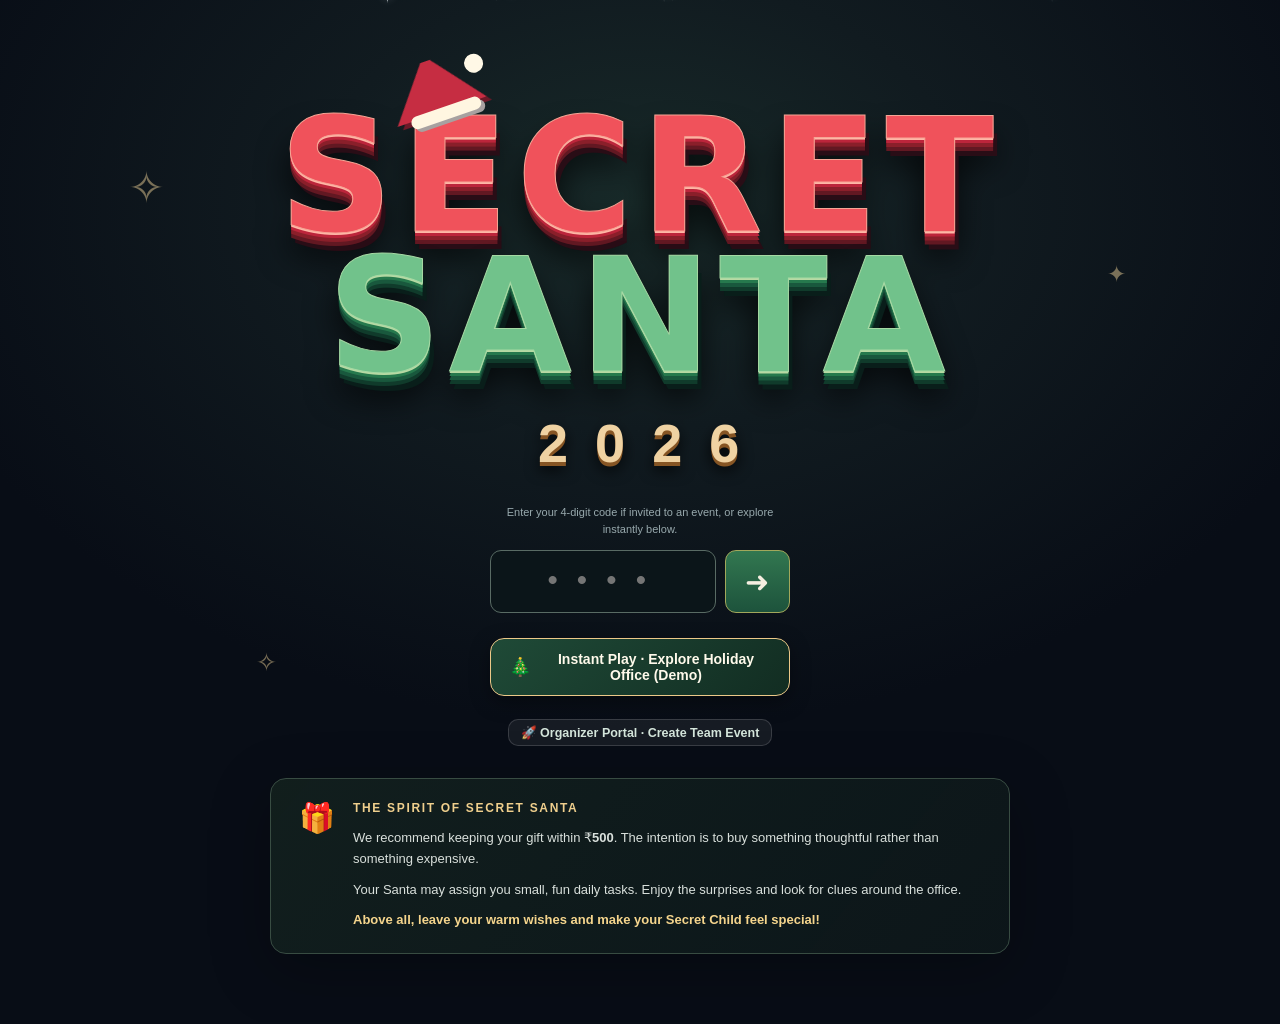
==== commit a9a28dff: "feat: multi-team self-registration, 1-click player login fix, and roster table alignment" ====
--- a/index.html
+++ b/index.html
@@ -6,7 +6,7 @@
   <meta name="theme-color" content="#080d16"/>
   <meta name="description" content="Voxel Secret Santa — a thoughtful Christmas office mystery."/>
   <title>Voxel Secret Santa</title>
-  <link rel="stylesheet" href="./assets/styles.css?v=arcade-grand-v14"/>
+  <link rel="stylesheet" href="./assets/styles.css?v=multi-team-v1"/>
 </head>
 <body>
   <div class="snow" id="snow" aria-hidden="true"></div>
@@ -16,6 +16,13 @@
       <div class="hat" aria-hidden="true"><i></i></div>
       <div class="title-wrap"><h1 class="voxel-title"><span class="red">SECRET</span><span class="green">SANTA</span></h1><div class="year" id="hero-year">2026</div></div>
       <form id="entry-form" class="entry-form">
+        <div id="welcome-team-banner" class="welcome-team-banner hidden">
+          <span class="team-banner-icon">🎄</span>
+          <div class="team-banner-content">
+            <h3 id="welcome-team-title">Team Christmas Office</h3>
+            <p id="welcome-team-subtitle" class="muted small">Enter your 4-digit code to join your team space.</p>
+          </div>
+        </div>
         <p id="entry-event" class="field-note">Enter your 4-digit code if invited to an event, or explore instantly below.</p>
         <div class="entry-row">
           <input id="entry-code" type="text" maxlength="4" inputmode="numeric" autocomplete="one-time-code" placeholder="••••" pattern="[0-9]{4}" aria-label="Four-digit invitation code"/>
@@ -44,15 +51,57 @@
         <button type="submit" class="primary" id="login-btn">Unlock organizer console →</button>
       </form>
       <p class="muted">Enter your PIN to manage your Christmas events.</p>
-      <button type="button" id="admin-register-toggle" class="small-outline">New organizer? Create account</button>
+      <button type="button" id="admin-register-toggle" class="small-outline">✨ New Team Organizer? Create Team Space</button>
       <form id="admin-register-form" class="stack hidden" autocomplete="off" aria-label="Register new organizer">
-        <p class="muted">Use the one-time registration code shared by an organizer.</p>
-        <label>Your name<input id="admin-reg-name" maxlength="120" autocomplete="name" required placeholder="Organizer name"/></label>
-        <label>Registration code<input id="admin-reg-code" maxlength="80" autocomplete="off" autocapitalize="off" spellcheck="false" required placeholder="Invitation code"/></label>
-        <label>Create PIN<input id="admin-reg-pin" type="password" inputmode="numeric" minlength="8" maxlength="12" pattern="[0-9]{8,12}" autocomplete="new-password" required placeholder="8–12 digits"/></label>
-        <label>Confirm PIN<input id="admin-reg-pin-confirm" type="password" inputmode="numeric" minlength="8" maxlength="12" pattern="[0-9]{8,12}" autocomplete="new-password" required placeholder="Repeat PIN"/></label>
+        <div class="reg-intro-callout">
+          <strong>🎄 Launch Your Team's Office Space</strong>
+          <p class="muted small">Set up your organizer account and create your holiday event in one easy step.</p>
+        </div>
+        <div class="form-grid-2col">
+          <label>Organizer Name
+            <input id="admin-reg-name" maxlength="120" autocomplete="name" required placeholder="e.g. Alex Morgan"/>
+          </label>
+          <label>Team / Event Name
+            <input id="admin-reg-event-name" maxlength="160" required placeholder="e.g. Mobile Dev Secret Santa 2026"/>
+          </label>
+        </div>
+        <div class="form-grid-2col">
+          <label>Create Admin PIN (4–12 digits)
+            <input id="admin-reg-pin" type="password" inputmode="numeric" minlength="4" maxlength="12" pattern="[0-9]{4,12}" autocomplete="new-password" required placeholder="••••"/>
+          </label>
+          <label>Confirm Admin PIN
+            <input id="admin-reg-pin-confirm" type="password" inputmode="numeric" minlength="4" maxlength="12" pattern="[0-9]{4,12}" autocomplete="new-password" required placeholder="••••"/>
+          </label>
+        </div>
+        <div class="form-grid-2col">
+          <label>Suggested Gift Budget
+            <div class="input-with-prefix">
+              <span class="input-prefix">₹</span>
+              <input id="admin-reg-budget" type="number" min="50" max="50000" step="50" value="500" required placeholder="500"/>
+            </div>
+          </label>
+          <label>Timezone
+            <select id="admin-reg-timezone" class="select-field">
+              <option value="Asia/Kolkata" selected>Asia/Kolkata (IST · UTC+5:30)</option>
+              <option value="America/New_York">America/New_York (EST/EDT)</option>
+              <option value="America/Chicago">America/Chicago (CST/CDT)</option>
+              <option value="America/Denver">America/Denver (MST/MDT)</option>
+              <option value="America/Los_Angeles">America/Los_Angeles (PST/PDT)</option>
+              <option value="Europe/London">Europe/London (GMT/BST)</option>
+              <option value="Europe/Berlin">Europe/Berlin (CET/CEST)</option>
+              <option value="Asia/Singapore">Asia/Singapore (SGT · UTC+8)</option>
+              <option value="Australia/Sydney">Australia/Sydney (AEST/AEDT)</option>
+            </select>
+          </label>
+        </div>
+        <details class="optional-invite-details">
+          <summary class="muted small">Have an organization invite code? (Optional)</summary>
+          <label class="mt-2">Invite Code
+            <input id="admin-reg-code" maxlength="80" autocomplete="off" autocapitalize="off" spellcheck="false" placeholder="Leave empty for open self-registration"/>
+          </label>
+        </details>
         <div class="admin-register-buttons">
-          <button type="submit" class="primary">Create my organizer account</button>
+          <button type="submit" class="primary" id="btn-create-team-space">🚀 Launch Team Office Space →</button>
           <button type="button" id="admin-register-cancel" class="small-outline">Cancel</button>
         </div>
       </form>
@@ -73,13 +122,27 @@
       <details class="panel pin-settings"><summary>Change administrator PIN</summary>
         <form id="pin-change-form" class="form-row">
           <label>Current PIN<input id="current-pin" type="password" maxlength="12" inputmode="numeric" autocomplete="off" required/></label>
-          <label>New PIN<input id="new-pin" type="password" minlength="8" maxlength="12" pattern="[0-9]{8,12}" inputmode="numeric" autocomplete="off" required/></label>
+          <label>New PIN<input id="new-pin" type="password" minlength="4" maxlength="12" pattern="[0-9]{4,12}" inputmode="numeric" autocomplete="off" required/></label>
           <button class="primary" type="submit">Change PIN</button>
         </form>
-        <p class="muted">The replacement PIN takes effect immediately and invalidates older administrator sessions. New PINs must have 8–12 digits. Existing PINs remain valid until changed.</p>
+        <p class="muted">The replacement PIN takes effect immediately and invalidates older administrator sessions. New PINs must have 4–12 digits. Existing PINs remain valid until changed.</p>
       </details>
       <section class="panel"><div class="section-head"><h3>Christmas events</h3><span class="chip">MULTI-EVENT</span></div>
-        <form id="event-form" class="form-row"><label class="grow">Event name<input id="event-name" maxlength="160" required placeholder="VCF Secret Santa 2026"/></label><button class="primary" type="submit">+ Create event</button></form>
+        <form id="event-form" class="form-row event-creation-form">
+          <label class="grow">Event / Team name<input id="event-name" maxlength="160" required placeholder="Design Studio Secret Santa 2026"/></label>
+          <label class="budget-field">Budget (₹)<input id="event-budget" type="number" min="50" max="50000" step="50" value="500" required/></label>
+          <label class="tz-field">Timezone
+            <select id="event-timezone" class="select-field">
+              <option value="Asia/Kolkata" selected>Asia/Kolkata (IST)</option>
+              <option value="America/New_York">America/New_York (EST)</option>
+              <option value="America/Los_Angeles">America/Los_Angeles (PST)</option>
+              <option value="Europe/London">Europe/London (GMT)</option>
+              <option value="Europe/Berlin">Europe/Berlin (CET)</option>
+              <option value="Asia/Singapore">Asia/Singapore (SGT)</option>
+            </select>
+          </label>
+          <button class="primary" type="submit">+ Create event</button>
+        </form>
         <div id="event-list" class="event-list"></div>
       </section>
       <section id="event-workspace" class="panel hidden">
@@ -90,7 +153,12 @@
               <p id="workspace-slug" class="muted" aria-label="Event invitation URL"></p>
               <button id="workspace-copy-link" type="button" class="small-outline" title="Copy event invitation URL" aria-label="Copy event URL">⧉ <span>Copy URL</span></button>
             </div>
-          </div><span id="workspace-state" class="chip"></span>
+          </div>
+          <div class="workspace-badges">
+            <span id="workspace-budget" class="chip">₹500 Budget</span>
+            <span id="workspace-tz" class="chip">Asia/Kolkata</span>
+            <span id="workspace-state" class="chip"></span>
+          </div>
         </div>
         <!-- Team Share & Effortless Onboarding Hub -->
         <div class="team-share-hub" id="team-share-hub">
@@ -103,8 +171,11 @@
               </div>
             </div>
             <div class="team-share-actions">
-              <button type="button" class="btn btn-secondary btn-sm" id="btn-copy-team-announcement">
-                📋 Copy Slack / WhatsApp Announcement
+              <button type="button" class="btn btn-secondary btn-sm" id="btn-copy-slack-announcement">
+                💬 Copy Slack Announcement
+              </button>
+              <button type="button" class="btn btn-secondary btn-sm" id="btn-copy-whatsapp-announcement">
+                📱 Copy WhatsApp Announcement
               </button>
               <button type="button" class="btn btn-secondary btn-sm" id="btn-toggle-bulk-add">
                 ⚡ Bulk Add Teammates
@@ -1382,6 +1453,6 @@
   <script type="importmap">
     {"imports":{"three":"https://cdn.jsdelivr.net/npm/three@0.170.0/build/three.module.js"}}
   </script>
-  <script type="module" src="./assets/app.js?v=arcade-grand-v18"></script>
+  <script type="module" src="./assets/app.js?v=multi-team-v1"></script>
 </body>
 </html>
--- a/assets/styles.css
+++ b/assets/styles.css
@@ -759,7 +759,7 @@
 }
 #event-workspace .participant-entry:nth-child(even){background:#1a2d28aa}
 #event-workspace .participant-entry:hover{background:#234137aa}
-@media(max-width:1024px){
+@media(max-width:720px){
   #event-workspace .table-wrap{
     overflow:visible;
     border:0;
@@ -832,33 +832,139 @@
   #event-workspace .participant-code-cell code.organizer-code{font-size:19px}
 }
 
-/* Compact roster without horizontal scrolling, including smaller tablets. */
-#event-workspace .table-wrap{overflow-x:visible!important}
+/* Balanced, aligned roster table across all 7 columns */
+#event-workspace .table-wrap{
+  overflow-x:auto!important;
+  -webkit-overflow-scrolling:touch;
+  border-radius:12px;
+  margin:12px 0;
+  box-shadow:inset 0 0 0 1px rgba(255,255,255,0.08);
+}
 #event-workspace .table-wrap table{
-  width:100%;min-width:0;max-width:100%;table-layout:fixed;white-space:normal;
-}
-#event-workspace .table-wrap th:nth-child(1){width:29%}
-#event-workspace .table-wrap th:nth-child(2){width:9%}
-#event-workspace .table-wrap th:nth-child(3){width:16%}
-#event-workspace .table-wrap th:nth-child(4){width:23%}
-#event-workspace .table-wrap th:nth-child(5){width:23%}
-#event-workspace .participant-name-cell{width:auto;min-width:0;overflow-wrap:anywhere}
+  width:100%;
+  min-width:720px;
+  border-collapse:collapse;
+  table-layout:auto;
+  white-space:normal;
+}
+#event-workspace .table-wrap th,
+#event-workspace .table-wrap td{
+  padding:10px 12px;
+  vertical-align:middle;
+}
+#event-workspace .table-wrap th:nth-child(1){width:22%;min-width:130px;text-align:left}
+#event-workspace .table-wrap th:nth-child(2){width:10%;min-width:65px;text-align:center}
+#event-workspace .table-wrap th:nth-child(3){width:12%;min-width:85px;text-align:center}
+#event-workspace .table-wrap th:nth-child(4){width:12%;min-width:80px;text-align:center}
+#event-workspace .table-wrap th:nth-child(5){width:14%;min-width:95px;text-align:center}
+#event-workspace .table-wrap th:nth-child(6){width:14%;min-width:110px;text-align:center}
+#event-workspace .table-wrap th:nth-child(7){width:16%;min-width:125px;text-align:right}
+
+#event-workspace .participant-name-cell{
+  width:auto;
+  min-width:120px;
+  text-align:left;
+  overflow-wrap:anywhere;
+}
+#event-workspace .participant-desk-cell,
+#event-workspace .participant-direct-cell,
 #event-workspace .participant-code-cell,
-#event-workspace .participant-invite-cell,
-#event-workspace .participant-manage-cell{min-width:0;max-width:100%}
-#event-workspace .participant-code-cell .organizer-code{font-size:15px}
+#event-workspace .participant-wishlist-cell,
+#event-workspace .participant-invite-cell{
+  text-align:center;
+}
+#event-workspace .participant-manage-cell{
+  text-align:right;
+  white-space:nowrap;
+}
+
+#event-workspace .participant-code-cell .organizer-code{
+  font-size:15px;
+  display:inline-block;
+  padding:4px 8px;
+  background:#1a3c2a;
+  border:1px solid #3c7251;
+  border-radius:6px;
+  color:#ffdfa2;
+  font-weight:800;
+  letter-spacing:0.1em;
+}
+
+#event-workspace .participant-direct-cell .roster-icon-button{
+  display:inline-flex;
+  align-items:center;
+  justify-content:center;
+  padding:5px 9px;
+  font-size:11px;
+  font-weight:700;
+  white-space:nowrap;
+  width:auto;
+  min-width:0;
+  border-radius:6px;
+  background:#1e3b2e;
+  border:1px solid #476f57;
+  color:#f7eee0;
+  cursor:pointer;
+  transition:background 0.15s ease,border-color 0.15s ease;
+}
+#event-workspace .participant-direct-cell .roster-icon-button:hover{
+  background:#2a5240;
+  border-color:#629676;
+}
+
 #event-workspace .participant-invite-cell .roster-whatsapp{
-  display:inline-flex;gap:3px;justify-content:center;align-items:center;
-  width:100%;max-width:126px;line-height:1.2;padding:9px 6px;
-  margin:2px 0;white-space:nowrap;box-sizing:border-box;
-  background:#1c6b52;border-color:#56a37d;color:#f6fbf5;
-  font-size:11px;font-weight:800;
-}
-#event-workspace .participant-manage-cell{white-space:normal}
+  display:inline-flex;
+  gap:4px;
+  justify-content:center;
+  align-items:center;
+  width:auto;
+  min-width:90px;
+  line-height:1.2;
+  padding:6px 10px;
+  margin:0;
+  white-space:nowrap;
+  box-sizing:border-box;
+  background:#1c6b52;
+  border:1px solid #56a37d;
+  color:#f6fbf5;
+  font-size:11px;
+  font-weight:800;
+  border-radius:6px;
+  cursor:pointer;
+  transition:background 0.15s ease,border-color 0.15s ease;
+}
+#event-workspace .participant-invite-cell .roster-whatsapp:hover{
+  background:#238566;
+  border-color:#6dc398;
+}
+
 #event-workspace .participant-manage-cell .roster-icon-button{
-  display:inline-grid;place-items:center;width:36px;height:36px;
-  min-width:34px;padding:0;margin:2px 4px 2px 0;
-  font-size:19px;line-height:1;vertical-align:middle;
+  display:inline-flex;
+  align-items:center;
+  justify-content:center;
+  width:32px;
+  height:32px;
+  min-width:32px;
+  padding:0;
+  margin:0 2px;
+  font-size:15px;
+  line-height:1;
+  vertical-align:middle;
+  border-radius:6px;
+  background:#1e3b2e;
+  border:1px solid #476f57;
+  color:#f7eee0;
+  cursor:pointer;
+  transition:background 0.15s ease,border-color 0.15s ease;
+}
+#event-workspace .participant-manage-cell .roster-icon-button:hover{
+  background:#2a5240;
+  border-color:#629676;
+}
+#event-workspace .participant-manage-cell .roster-delete:hover{
+  background:#4a2020;
+  border-color:#924040;
+  color:#ffb4b4;
 }
 #event-workspace .workspace-heading{width:100%;min-width:0;overflow:hidden}
 #event-workspace .workspace-url-row{
@@ -878,7 +984,7 @@
 #event-workspace .roster-add-form label{min-width:0;flex:1 1 130px}
 #event-workspace .roster-add-form label:has(#participant-desk){flex:0 1 130px}
 #event-workspace .roster-add-form .primary{min-height:43px}
-@media(max-width:1024px){
+@media(max-width:720px){
   #event-workspace .table-wrap table{display:block;table-layout:auto}
   #event-workspace .participant-invite-cell .roster-whatsapp{width:auto;max-width:none}
   #event-workspace .participant-manage-cell .roster-icon-button{width:42px;height:42px}
@@ -5807,3 +5913,152 @@
     grid-template-columns: 1fr 1fr;
   }
 }
+
+/* ==========================================================================
+   Multi-Team Self-Registration & Onboarding Styles
+   ========================================================================== */
+
+.welcome-team-banner {
+  display: flex;
+  align-items: center;
+  gap: 12px;
+  background: linear-gradient(135deg, rgba(16, 185, 129, 0.15), rgba(6, 78, 59, 0.25));
+  border: 1px solid rgba(52, 211, 153, 0.4);
+  padding: 12px 16px;
+  border-radius: 12px;
+  margin-bottom: 16px;
+  box-shadow: 0 4px 16px rgba(0, 0, 0, 0.25);
+  animation: pulseTeamBanner 3s infinite alternate ease-in-out;
+}
+
+@keyframes pulseTeamBanner {
+  0% { border-color: rgba(52, 211, 153, 0.35); box-shadow: 0 0 12px rgba(16, 185, 129, 0.15); }
+  100% { border-color: rgba(52, 211, 153, 0.7); box-shadow: 0 0 20px rgba(16, 185, 129, 0.3); }
+}
+
+.team-banner-icon {
+  font-size: 26px;
+  flex-shrink: 0;
+}
+
+.team-banner-content h3 {
+  margin: 0;
+  font-size: 15px;
+  font-weight: 700;
+  color: #a7f3d0;
+}
+
+.team-banner-content p {
+  margin: 2px 0 0 0;
+  font-size: 12px;
+  color: #d1fae5;
+}
+
+.reg-intro-callout {
+  background: rgba(30, 41, 59, 0.7);
+  border: 1px solid rgba(148, 163, 184, 0.2);
+  padding: 12px 14px;
+  border-radius: 8px;
+  margin-bottom: 8px;
+}
+
+.reg-intro-callout strong {
+  display: block;
+  color: #38bdf8;
+  font-size: 14px;
+  margin-bottom: 2px;
+}
+
+.form-grid-2col {
+  display: grid;
+  grid-template-columns: 1fr 1fr;
+  gap: 12px;
+}
+
+@media(max-width: 600px) {
+  .form-grid-2col {
+    grid-template-columns: 1fr;
+  }
+}
+
+.input-with-prefix {
+  display: flex;
+  align-items: center;
+  background: rgba(0, 0, 0, 0.3);
+  border: 1px solid rgba(255, 255, 255, 0.15);
+  border-radius: 6px;
+  overflow: hidden;
+}
+
+.input-prefix {
+  padding: 8px 10px;
+  background: rgba(255, 255, 255, 0.08);
+  color: #94a3b8;
+  font-weight: 700;
+  font-size: 14px;
+}
+
+.input-with-prefix input {
+  border: none !important;
+  background: transparent !important;
+  padding: 8px 10px !important;
+  width: 100%;
+}
+
+.select-field {
+  width: 100%;
+  background: rgba(15, 23, 42, 0.85);
+  border: 1px solid rgba(255, 255, 255, 0.15);
+  color: #f1f5f9;
+  padding: 8px 10px;
+  border-radius: 6px;
+  font-size: 13px;
+  outline: none;
+}
+
+.select-field option {
+  background: #0f172a;
+  color: #f1f5f9;
+}
+
+.optional-invite-details {
+  border: 1px dashed rgba(255, 255, 255, 0.12);
+  border-radius: 6px;
+  padding: 8px 12px;
+  margin-top: 4px;
+  background: rgba(0, 0, 0, 0.15);
+}
+
+.optional-invite-details summary {
+  cursor: pointer;
+  outline: none;
+  color: #94a3b8;
+  user-select: none;
+}
+
+.optional-invite-details summary:hover {
+  color: #cbd5e1;
+}
+
+.event-creation-form {
+  display: flex;
+  flex-wrap: wrap;
+  gap: 10px;
+  align-items: flex-end;
+}
+
+.event-creation-form .budget-field {
+  width: 110px;
+}
+
+.event-creation-form .tz-field {
+  width: 200px;
+}
+
+.workspace-badges {
+  display: flex;
+  gap: 6px;
+  flex-wrap: wrap;
+  align-items: center;
+}
+
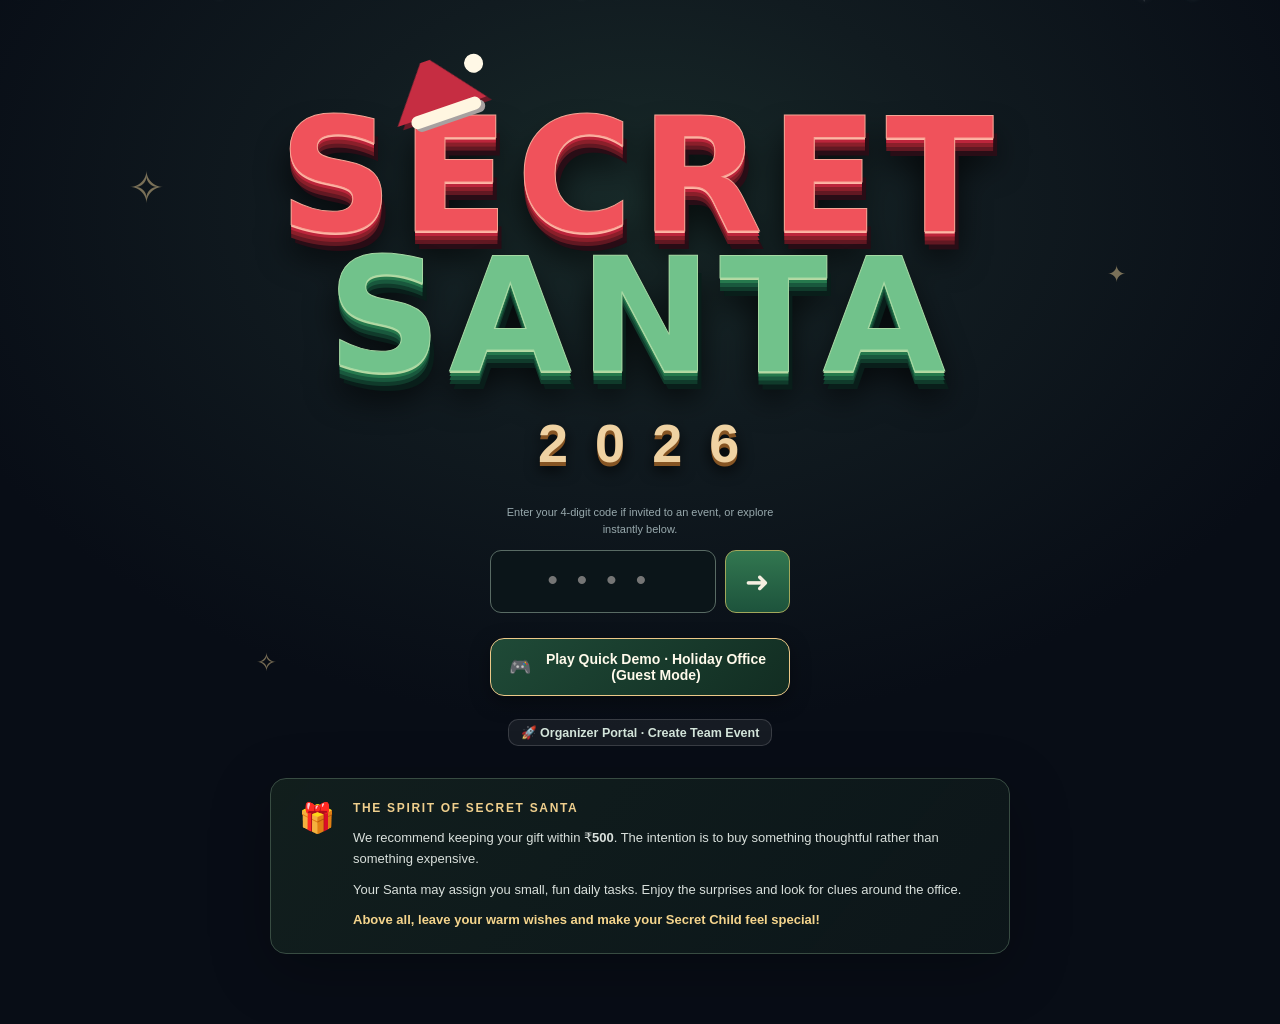
==== commit 37f6d307: "feat(arcade): integrate arcade lounge telemetry, task auto-validation, and interactive tour" ====
--- a/index.html
+++ b/index.html
@@ -29,9 +29,9 @@
           <button type="submit" class="arrow-button" aria-label="Enter office">➜</button>
         </div>
         <div class="welcome-actions">
-          <button type="button" id="demo-entry-btn" class="demo-entry-btn" title="Explore the full 3D office, retro arcade room, and avatar studio">
-            <span class="demo-btn-icon">🎄</span>
-            <span class="demo-btn-text">Instant Play · Explore Holiday Office (Demo)</span>
+          <button type="button" id="demo-entry-btn" class="demo-entry-btn" title="Explore the full 3D office, retro arcade room, and avatar studio in Guest / Demo mode">
+            <span class="demo-btn-icon">🎮</span>
+            <span class="demo-btn-text">Play Quick Demo · Holiday Office (Guest Mode)</span>
           </button>
         </div>
         <div class="welcome-organizer-row">
@@ -308,6 +308,16 @@
           <div class="hud-badge"><span class="hud-badge-icon">🎄</span><span id="hud-event-name">Secret Santa</span></div>
         </div>
         <div class="hud-group-right">
+          <div class="tour-btn-wrap">
+            <button id="player-tour-btn" class="office-tour-btn" type="button" aria-label="Take quick interactive tour" title="Take Quick Tour">🧭 Tour</button>
+            <div id="tour-top-tooltip" class="tour-top-tooltip hidden" role="tooltip">
+              <div class="tour-tooltip-arrow"></div>
+              <div class="tour-tooltip-content">
+                <span class="tour-tooltip-icon">🧭</span>
+                <span>Need help or features? Click <strong>Tour</strong> anytime!</span>
+              </div>
+            </div>
+          </div>
           <button id="player-clue" class="office-clue" type="button" aria-label="View Secret Santa clue" title="Santa Clue">💡</button>
           <button id="player-music" class="office-music" type="button" aria-label="Mute Jingle Bells" aria-pressed="false" title="Mute Jingle Bells">🔊</button>
           <button id="player-pause" class="office-pause" type="button" aria-label="Open Game Menu" title="Game Menu (Pause)"><span class="pause-icon">⏸</span><span class="pause-label">Menu</span></button>
@@ -599,6 +609,7 @@
           <button type="button" class="tab active" id="player-tab-personal" role="tab" aria-controls="player-personal" aria-selected="true">🎁 Santa Hub</button>
           <button type="button" class="tab" id="player-tab-character" role="tab" aria-controls="player-character" aria-selected="false">👤 Character</button>
           <button type="button" class="tab" id="player-tab-arcade" role="tab" aria-controls="player-arcade" aria-selected="false">🕹️ Arcade &amp; Office</button>
+          <button type="button" class="tab" id="player-tab-breakroom" role="tab" aria-controls="player-breakroom" aria-selected="false">💬 Break Room</button>
           <button type="button" class="tab" id="player-tab-rules" role="tab" aria-controls="player-rules" aria-selected="false">📜 Guide &amp; Rules</button>
         </nav>
         <button id="player-close" class="small-outline" type="button" aria-label="Close notebook and resume game" title="Close notebook">✕</button>
@@ -750,7 +761,10 @@
             <p class="studio-eyebrow">SANTA HUB</p>
             <h3 id="personal-name"></h3>
           </div>
-          <button type="button" id="refresh-personal" class="small-outline" title="Refresh assignment and gift information">↻ Refresh</button>
+          <div style="display:flex; gap:6px; align-items:center;">
+            <button type="button" id="menu-tour-btn" class="small-outline" title="Take a quick interactive tour of the app">🧭 Tour</button>
+            <button type="button" id="refresh-personal" class="small-outline" title="Refresh assignment and gift information">↻ Refresh</button>
+          </div>
         </div>
         <p id="my-assignment-status" class="personal-assignment-status" role="status" aria-live="polite">Your Secret Santa allocation will appear here after the organizer draws it.</p>
         <div class="personal-layout personal-main-cards">
@@ -764,7 +778,7 @@
               <button class="primary" type="submit" aria-label="Add wishlist item">＋</button>
             </form>
           </section>
-          <section class="personal-card personal-child-card">
+          <section class="personal-card personal-child-card" id="child-card">
             <div class="secret-child-reveal-row">
               <span class="personal-card-kicker">02 · YOUR SECRET CHILD</span>
               <button id="child-toggle" type="button" class="small-outline" aria-label="Privately reveal or hide Secret Child">◉ Reveal</button>
@@ -787,7 +801,10 @@
           <span class="personal-card-kicker">03 · SECRET SANTA TASKS</span>
           <div class="santa-task-columns">
             <section class="santa-task-group">
-              <h4>Tasks for me from my Secret Santa</h4>
+              <div class="santa-group-header-row" style="display:flex; justify-content:space-between; align-items:center; margin-bottom:4px;">
+                <h4 style="margin:0;">Tasks for me from my Secret Santa</h4>
+                <button type="button" id="btn-reset-demo-tasks" class="btn-demo-reset hidden" title="Reset all demo tasks so you can test them again">🔄 Reset Demo Tasks</button>
+              </div>
               <p class="muted small" style="margin-bottom:8px;">Complete your Santa's tasks before their due date to unlock clues about who your Santa is!</p>
               <div id="received-tasks-overdue-banner" class="task-overdue-banner hidden"></div>
               <div id="received-tasks" class="personal-list santa-task-list"></div>
@@ -797,6 +814,19 @@
               <p class="muted small" style="margin-bottom:8px;">Assign up to 3 fun holiday tasks with due dates. Each task your child completes unlocks one of your clues!</p>
               <div id="assigned-tasks" class="personal-list santa-task-list"></div>
               <form id="task-form" class="task-entry-form">
+                <label class="task-field task-preset-field" for="task-preset">
+                  <span>Challenge Preset (Optional)</span>
+                  <select id="task-preset" class="task-preset-select">
+                    <option value="">-- Choose Challenge or Custom --</option>
+                    <option value="🎁 Chimney Gift Drop: Catch 20 falling gifts in the Retro Arcade!">🎮 Chimney Gift Drop (Arcade Auto-Verified)</option>
+                    <option value="🃏 Memory Match: Match all 8 holiday office props in the Arcade!">🃏 Holiday Desk Memory (Arcade Auto-Verified)</option>
+                    <option value="🏎️ Voxel Racers: Complete 1 fast lap in the Arcade Grand Prix!">🏎️ Voxel Racers Grand Prix (Arcade Auto-Verified)</option>
+                    <option value="🏍️ Voxel Bikes: Complete 1 lap on the Voxel Bike Track!">🏍️ Voxel Bikes Nitro (Arcade Auto-Verified - 1 Lap)</option>
+                    <option value="📸 Desk Photo: Share a photo of your decorated holiday workspace!">📸 Desk Photo Proof (Attach Photo Evidence)</option>
+                    <option value="☕ Holiday Beverage: Share a coffee or hot cocoa break with a teammate!">☕ Coffee Break (Attach Photo or Note)</option>
+                    <option value="🎄 Office Tree Visit: Walk to the giant Christmas tree and leave a festive note!">🎄 Visit Christmas Tree (In-game or Real)</option>
+                  </select>
+                </label>
                 <label class="task-field task-date-field" for="task-date">
                   <span>Due Date</span>
                   <input id="task-date" type="date" required/>
@@ -836,6 +866,30 @@
           </div>
 
           <div class="arcade-menu-cards-grid">
+            <div class="arcade-launch-card">
+              <div class="arcade-card-media chimney-bg">
+                <span class="arcade-card-emoji">🎁</span>
+                <span class="arcade-card-tag">Festive Reflex Catcher</span>
+              </div>
+              <div class="arcade-card-content">
+                <h4>Chimney Gift Drop</h4>
+                <p>Catch falling holiday gifts, candy canes, and stars before they hit the ground! Catch 20 gifts to satisfy Santa's quest!</p>
+                <button type="button" class="primary arcade-play-btn" id="arcade-launch-chimney">▶ Play Chimney Drop</button>
+              </div>
+            </div>
+
+            <div class="arcade-launch-card">
+              <div class="arcade-card-media memory-bg">
+                <span class="arcade-card-emoji">🃏</span>
+                <span class="arcade-card-tag">Voxel Props Match</span>
+              </div>
+              <div class="arcade-card-content">
+                <h4>Holiday Desk Memory</h4>
+                <p>Flip and match all 8 pairs of 3D Christmas office props (cat, cocoa mug, snowglobe &amp; more)! Complete the board to unlock clues!</p>
+                <button type="button" class="primary arcade-play-btn" id="arcade-launch-memory">▶ Play Memory Match</button>
+              </div>
+            </div>
+
             <div class="arcade-launch-card">
               <div class="arcade-card-media racer-bg">
                 <span class="arcade-card-emoji">🏎️</span>
@@ -897,6 +951,47 @@
               <button type="button" class="small-outline" id="arcade-toggle-party">🎉 Toggle Party Lights &amp; Confetti</button>
               <button type="button" class="small-outline" id="arcade-toggle-lighting">🌙 Day / Night Lighting</button>
             </div>
+          </div>
+        </section>
+
+        <!-- TAB 4: BREAK ROOM (TEAM CHAT & SANTA WHISPERS) -->
+        <section id="player-breakroom" class="breakroom-section hidden" role="tabpanel" aria-labelledby="player-tab-breakroom">
+          <div class="personal-heading">
+            <div>
+              <p class="studio-eyebrow">BREAK ROOM &amp; CHANNELS</p>
+              <h3>Holiday Lounge &amp; Whispers</h3>
+            </div>
+            <div class="breakroom-channel-toggle">
+              <button type="button" class="btn btn-sm breakroom-channel-btn active" id="chat-tab-team">🎄 Team Lounge</button>
+              <button type="button" class="btn btn-sm breakroom-channel-btn" id="chat-tab-whisper">🎅 Santa Whisper</button>
+            </div>
+          </div>
+
+          <!-- Channel 1: Team Lounge -->
+          <div id="breakroom-channel-team" class="breakroom-channel">
+            <div class="chat-instructions-banner">
+              <span>☕ <strong>Office Break-Room Wall:</strong> Hang out with teammates, cheer completed arcade tasks, or share holiday cheer!</span>
+            </div>
+            <div id="team-chat-messages" class="chat-messages-container"></div>
+            <form id="team-chat-form" class="chat-compose-form">
+              <input type="text" id="team-chat-input" placeholder="Say something cheerful to the team…" maxlength="300" required autocomplete="off" />
+              <label class="chat-file-btn" title="Attach picture or proof">
+                📷 <input type="file" id="team-chat-file" accept="image/*" style="display:none;" />
+              </label>
+              <button type="submit" class="primary">Send</button>
+            </form>
+          </div>
+
+          <!-- Channel 2: Anonymous Santa Whisper -->
+          <div id="breakroom-channel-whisper" class="breakroom-channel hidden">
+            <div class="chat-instructions-banner whisper-banner">
+              <span id="whisper-banner-text">🎅 <strong>Secret Santa Whisper:</strong> Exchange private messages with your Santa or Child. Santa is completely anonymous!</span>
+            </div>
+            <div id="whisper-chat-messages" class="chat-messages-container"></div>
+            <form id="whisper-chat-form" class="chat-compose-form">
+              <input type="text" id="whisper-chat-input" placeholder="Send an anonymous whisper…" maxlength="300" required autocomplete="off" />
+              <button type="submit" class="primary">Whisper</button>
+            </form>
           </div>
         </section>
 
@@ -1234,7 +1329,13 @@
 
       <!-- Game Selector Tabs -->
       <div class="arcade-tabs">
-        <button type="button" class="arcade-tab-btn active" data-game="voxel-racers">
+        <button type="button" class="arcade-tab-btn active" data-game="chimney-drop">
+          <span>🎁</span> Chimney Drop
+        </button>
+        <button type="button" class="arcade-tab-btn" data-game="memory-match">
+          <span>🃏</span> Memory Match
+        </button>
+        <button type="button" class="arcade-tab-btn" data-game="voxel-racers">
           <span>🏎️</span> Voxel Racers
         </button>
         <button type="button" class="arcade-tab-btn" data-game="voxel-bike">
@@ -1252,8 +1353,9 @@
           <span class="stat-label">Telemetry:</span>
           <span class="stat-value" id="arcade-last-stat">Ready for green flag! Drive laps or finish race</span>
         </div>
-        <div class="telemetry-badge">⚡ Auto-Verified</div>
-      </div>
+        <div class="telemetry-badge" id="arcade-auto-badge">⚡ Auto-Verified</div>
+      </div>
+      <div class="arcade-task-hint hidden" id="arcade-task-hint"></div>
 
       <!-- Game Screen Viewport -->
       <div class="arcade-screen-viewport">
@@ -1261,7 +1363,7 @@
       </div>
 
       <div class="arcade-footer">
-        <div class="arcade-footer-hints">
+        <div class="arcade-footer-hints" id="arcade-footer-hints">
           <span>⌨️ Steer: <strong>W A S D / Arrows</strong></span>
           <span>⚡ Boost: <strong>Shift</strong></span>
           <span>🛑 Brake: <strong>Space</strong></span>
@@ -1443,6 +1545,134 @@
       </div>
     </div>
   </dialog>
+  <!-- Task Evidence / Proof Dialog -->
+  <dialog id="task-proof-dialog" class="office-dialog-modal proof-dialog">
+    <div class="proof-dialog-container">
+      <div class="proof-header">
+        <span class="proof-icon">📷</span>
+        <div>
+          <h3 id="proof-dialog-title">Task Evidence &amp; Proof</h3>
+          <p id="proof-dialog-subtitle" class="proof-subtitle">Attach a snapshot, photo, or note showing task completion!</p>
+        </div>
+        <button type="button" class="proof-close-btn" id="proof-close-btn" aria-label="Close Proof Dialog">✕</button>
+      </div>
+
+      <div class="proof-content">
+        <div id="proof-view-mode" class="proof-mode-box hidden">
+          <p class="proof-task-title" id="proof-view-task-name"></p>
+          <div class="proof-preview-wrap">
+            <img id="proof-view-image" class="proof-large-image hidden" alt="Task Proof Evidence" />
+            <p id="proof-view-note" class="proof-note-text"></p>
+          </div>
+          <div class="proof-actions-row">
+            <button type="button" id="proof-approve-btn" class="btn btn-primary hidden">✓ Verify &amp; Unlock Clue</button>
+            <button type="button" id="proof-view-close-btn" class="btn btn-secondary">Close</button>
+          </div>
+        </div>
+
+        <form id="proof-upload-form" class="proof-form">
+          <p class="proof-task-title" id="proof-upload-task-name"></p>
+          <label class="proof-field">
+            <span>Photo / Screenshot Proof (Optional)</span>
+            <input type="file" id="proof-file-input" accept="image/*" />
+          </label>
+          <div id="proof-file-preview-wrap" class="proof-preview-wrap hidden">
+            <img id="proof-file-preview" class="proof-thumb-preview" alt="Proof preview" />
+          </div>
+          <label class="proof-field">
+            <span>Notes or Message to Santa</span>
+            <textarea id="proof-note-input" rows="3" placeholder="Describe how you completed this task or paste any evidence links…"></textarea>
+          </label>
+          <div class="proof-actions-row">
+            <button type="submit" class="btn btn-primary" id="proof-submit-btn">✓ Submit Proof</button>
+            <button type="button" class="btn btn-secondary" id="proof-upload-cancel-btn">Cancel</button>
+          </div>
+        </form>
+      </div>
+    </div>
+  </dialog>
+
+  <!-- First-Time Landing Welcome & Tour Prompt -->
+  <div id="tour-welcome-modal" class="tour-welcome-overlay hidden" role="dialog" aria-modal="true" aria-labelledby="welcome-modal-title">
+    <div class="tour-welcome-backdrop" id="tour-welcome-backdrop"></div>
+    <div class="tour-welcome-card">
+      <button type="button" class="tour-welcome-close" id="tour-welcome-close" aria-label="Close welcome prompt">✕</button>
+      <div class="tour-welcome-badge">🎄 HOLIDAY OFFICE HEADQUARTERS</div>
+      <div class="tour-welcome-icon">✨</div>
+      <h2 id="welcome-modal-title" class="tour-welcome-title">Welcome to Secret Santa!</h2>
+      <p class="tour-welcome-desc">
+        Your festive 3D workspace is ready! Take a quick 60-second interactive tour to explore features, secret Santa tasks, and holiday surprises.
+      </p>
+
+      <div class="tour-welcome-highlights">
+        <div class="welcome-hl-item">
+          <span class="welcome-hl-icon">🖥️</span>
+          <div class="welcome-hl-text">
+            <strong>Your Desk &amp; Santa Tasks</strong>
+            <span>Complete secret challenges assigned by your Santa to unlock clues!</span>
+          </div>
+        </div>
+        <div class="welcome-hl-item">
+          <span class="welcome-hl-icon">🕹️</span>
+          <div class="welcome-hl-text">
+            <strong>Retro Arcade Lounge</strong>
+            <span>Play classic racers &amp; holiday mini-games with auto task verification.</span>
+          </div>
+        </div>
+        <div class="welcome-hl-item">
+          <span class="welcome-hl-icon">☕</span>
+          <div class="welcome-hl-text">
+            <strong>Break Room &amp; Whispers</strong>
+            <span>Chat with team members, share photos, or whisper as Secret Santa.</span>
+          </div>
+        </div>
+        <div class="welcome-hl-item">
+          <span class="welcome-hl-icon">💡</span>
+          <div class="welcome-hl-text">
+            <strong>Mystery Clues &amp; Reveal</strong>
+            <span>Uncover hints about who picked you and reveal them at the tree!</span>
+          </div>
+        </div>
+      </div>
+
+      <div class="tour-welcome-tip">
+        <span class="tip-star">🧭</span>
+        <div><strong>Where to find help:</strong> You can take or revisit this guided tour at any time by clicking the <strong>🧭 Tour</strong> button in the top menu bar!</div>
+      </div>
+
+      <div class="tour-welcome-actions">
+        <button type="button" class="btn btn-primary btn-lg" id="welcome-start-tour-btn">🚀 Start Quick Tour</button>
+        <button type="button" class="btn btn-secondary btn-lg" id="welcome-skip-btn">Explore on My Own</button>
+      </div>
+    </div>
+  </div>
+
+  <!-- Interactive Quick Tour Overlay -->
+  <div id="quick-tour-overlay" class="tour-overlay hidden" role="dialog" aria-modal="true" aria-labelledby="tour-title">
+    <div class="tour-backdrop" id="tour-backdrop"></div>
+    <div class="tour-card" id="tour-card">
+      <div class="tour-header">
+        <div class="tour-header-left">
+          <span class="tour-step-badge" id="tour-step-badge">Step 1 of 7</span>
+          <span class="tour-target-badge hidden" id="tour-target-badge">🎯 Viewing Target</span>
+        </div>
+        <button type="button" class="tour-close-btn" id="tour-close-btn" aria-label="Skip Tour">✕</button>
+      </div>
+      <div class="tour-body">
+        <div class="tour-icon-wrap">
+          <span class="tour-icon" id="tour-icon">🏢</span>
+        </div>
+        <h3 class="tour-title" id="tour-title">Welcome to the Holiday Office</h3>
+        <p class="tour-description" id="tour-description">Walk around our festive 3D workspace using W, A, S, D or arrow keys. Explore desks, grab hot cocoa, and find hidden holiday surprises!</p>
+      </div>
+      <div class="tour-footer">
+        <button type="button" class="btn btn-secondary btn-sm" id="tour-prev-btn">← Back</button>
+        <div class="tour-dots" id="tour-dots"></div>
+        <button type="button" class="btn btn-primary btn-sm" id="tour-next-btn">Next →</button>
+      </div>
+    </div>
+  </div>
+
   <div id="action-progress" class="action-progress hidden" role="status" aria-live="polite" aria-atomic="true">
     <div class="progress-card">
       <div class="progress-head"><span class="progress-spinner" aria-hidden="true"></span><div><strong id="progress-title">Working…</strong><p id="progress-detail">Saving your changes securely. Please keep this page open.</p></div></div>
--- a/assets/styles.css
+++ b/assets/styles.css
@@ -5679,6 +5679,14 @@
   border-bottom: 1px solid rgba(255, 255, 255, 0.08);
 }
 
+.arcade-card-media.chimney-bg {
+  background: linear-gradient(135deg, #9b2226, #5c0f17);
+}
+
+.arcade-card-media.memory-bg {
+  background: linear-gradient(135deg, #1b4332, #081c15);
+}
+
 .arcade-card-media.racer-bg {
   background: linear-gradient(135deg, #1c4b75, #0d2842);
 }
@@ -6062,3 +6070,778 @@
   align-items: center;
 }
 
+/* --- Task Preset Selector --- */
+.task-preset-field {
+  display: flex;
+  flex-direction: column;
+  gap: 4px;
+  margin-bottom: 8px;
+}
+.task-preset-select {
+  background: #0f2c1f;
+  color: #ffd166;
+  border: 1px solid rgba(255, 209, 102, 0.4);
+  border-radius: 8px;
+  padding: 8px 12px;
+  font-size: 13px;
+  font-weight: 600;
+  outline: none;
+  cursor: pointer;
+}
+.task-preset-select:focus {
+  border-color: #06d6a0;
+  box-shadow: 0 0 0 2px rgba(6, 214, 160, 0.2);
+}
+
+/* --- Break Room Section & Team Lounge / Santa Whispers --- */
+.breakroom-section {
+  color: #fff;
+  padding: 4px 2px 20px;
+}
+.breakroom-channel-toggle {
+  display: flex;
+  gap: 8px;
+  margin-top: 10px;
+}
+.breakroom-channel-btn {
+  background: rgba(255, 255, 255, 0.08);
+  border: 1px solid rgba(255, 255, 255, 0.15);
+  color: #d8f3dc;
+  border-radius: 20px;
+  padding: 6px 14px;
+  font-size: 12px;
+  font-weight: 700;
+  cursor: pointer;
+  transition: all 0.15s ease;
+}
+.breakroom-channel-btn:hover {
+  background: rgba(255, 255, 255, 0.15);
+}
+.breakroom-channel-btn.active {
+  background: linear-gradient(135deg, #1b4332, #2d6a4f);
+  border-color: #74c69d;
+  color: #ffd166;
+  box-shadow: 0 2px 8px rgba(0,0,0,0.3);
+}
+
+.chat-instructions-banner {
+  background: rgba(27, 67, 50, 0.5);
+  border: 1px solid rgba(116, 198, 157, 0.3);
+  padding: 8px 12px;
+  border-radius: 8px;
+  font-size: 12px;
+  color: #b7e4c7;
+  margin-bottom: 12px;
+  display: flex;
+  align-items: center;
+  gap: 6px;
+}
+.whisper-banner {
+  background: rgba(74, 14, 22, 0.5);
+  border-color: rgba(239, 71, 111, 0.4);
+  color: #fce8bd;
+}
+
+.chat-messages-container {
+  min-height: 220px;
+  max-height: 340px;
+  overflow-y: auto;
+  display: flex;
+  flex-direction: column;
+  gap: 10px;
+  padding: 10px;
+  background: rgba(5, 19, 10, 0.6);
+  border: 1px solid rgba(255, 255, 255, 0.08);
+  border-radius: 12px;
+  margin-bottom: 12px;
+}
+
+.chat-msg-row {
+  display: flex;
+  flex-direction: column;
+  max-width: 82%;
+  padding: 8px 12px;
+  border-radius: 12px;
+  font-size: 13px;
+  line-height: 1.4;
+  word-break: break-word;
+  background: rgba(255, 255, 255, 0.07);
+  border: 1px solid rgba(255, 255, 255, 0.08);
+}
+.chat-msg-row.own-msg {
+  align-self: flex-end;
+  background: linear-gradient(135deg, rgba(45, 106, 79, 0.8), rgba(27, 67, 50, 0.8));
+  border-color: rgba(116, 198, 157, 0.4);
+}
+.chat-msg-row.whisper-santa-msg {
+  background: linear-gradient(135deg, rgba(139, 30, 42, 0.8), rgba(74, 14, 22, 0.8));
+  border-color: rgba(255, 209, 102, 0.5);
+  box-shadow: 0 2px 10px rgba(255, 209, 102, 0.1);
+}
+
+.chat-msg-header {
+  display: flex;
+  align-items: center;
+  gap: 6px;
+  font-size: 11px;
+  margin-bottom: 3px;
+  opacity: 0.85;
+}
+.chat-msg-author {
+  font-weight: 800;
+  color: #ffd166;
+}
+.chat-msg-time {
+  font-size: 10px;
+  opacity: 0.7;
+}
+
+.chat-msg-body {
+  color: #fff;
+}
+.chat-msg-photo {
+  margin-top: 6px;
+  max-width: 200px;
+  max-height: 140px;
+  border-radius: 8px;
+  border: 1px solid rgba(255,255,255,0.2);
+  object-fit: cover;
+  cursor: pointer;
+}
+
+.chat-compose-form {
+  display: flex;
+  gap: 8px;
+  align-items: center;
+}
+.chat-compose-form input[type="text"] {
+  flex: 1;
+  background: rgba(0, 0, 0, 0.4);
+  border: 1px solid rgba(255, 255, 255, 0.18);
+  border-radius: 8px;
+  padding: 8px 12px;
+  color: #fff;
+  font-size: 13px;
+}
+.chat-file-btn {
+  background: rgba(255, 255, 255, 0.1);
+  border: 1px solid rgba(255, 255, 255, 0.2);
+  border-radius: 8px;
+  padding: 8px 10px;
+  cursor: pointer;
+  font-size: 14px;
+}
+
+/* --- Proof Dialog & Badges --- */
+.proof-dialog-container {
+  background: #0c1c14;
+  border: 2px solid #2d6a4f;
+  border-radius: 16px;
+  padding: 20px;
+  color: #fff;
+  max-width: 480px;
+  width: 90vw;
+  box-shadow: 0 16px 40px rgba(0,0,0,0.8);
+}
+.proof-header {
+  display: flex;
+  align-items: center;
+  gap: 12px;
+  border-bottom: 1px solid rgba(255,255,255,0.1);
+  padding-bottom: 12px;
+  margin-bottom: 14px;
+}
+.proof-icon { font-size: 28px; }
+.proof-close-btn {
+  margin-left: auto;
+  background: none;
+  border: none;
+  color: #aaa;
+  font-size: 18px;
+  cursor: pointer;
+}
+.proof-task-title {
+  font-weight: 700;
+  color: #ffd166;
+  margin-bottom: 10px;
+  font-size: 14px;
+}
+.proof-field {
+  display: flex;
+  flex-direction: column;
+  gap: 4px;
+  margin-bottom: 12px;
+  font-size: 12px;
+  font-weight: 600;
+  color: #b7e4c7;
+}
+.proof-field textarea {
+  background: rgba(0,0,0,0.4);
+  border: 1px solid rgba(255,255,255,0.2);
+  border-radius: 8px;
+  padding: 8px;
+  color: #fff;
+  font-size: 13px;
+}
+.proof-actions-row {
+  display: flex;
+  gap: 10px;
+  justify-content: flex-end;
+  margin-top: 14px;
+}
+.proof-large-image {
+  max-width: 100%;
+  max-height: 240px;
+  border-radius: 8px;
+  border: 1px solid rgba(255,255,255,0.2);
+  object-fit: contain;
+  margin-bottom: 8px;
+}
+.proof-note-text {
+  background: rgba(0,0,0,0.3);
+  padding: 8px 12px;
+  border-radius: 8px;
+  font-size: 13px;
+  line-height: 1.4;
+  color: #d8f3dc;
+}
+.proof-thumb-preview {
+  max-width: 120px;
+  max-height: 90px;
+  border-radius: 6px;
+  border: 1px solid rgba(255,255,255,0.2);
+  margin-top: 6px;
+}
+
+.task-proof-badge {
+  display: inline-flex;
+  align-items: center;
+  gap: 4px;
+  font-size: 11px;
+  font-weight: 700;
+  background: rgba(255, 209, 102, 0.15);
+  border: 1px solid rgba(255, 209, 102, 0.4);
+  color: #ffd166;
+  padding: 2px 8px;
+  border-radius: 10px;
+  cursor: pointer;
+  margin-left: 6px;
+}
+.task-attach-proof-btn {
+  background: rgba(116, 198, 157, 0.15);
+  border: 1px solid #74c69d;
+  color: #74c69d;
+  padding: 3px 8px;
+  border-radius: 6px;
+  font-size: 11px;
+  font-weight: 700;
+  cursor: pointer;
+  margin-left: 6px;
+  transition: all 0.15s ease;
+}
+.task-attach-proof-btn:hover {
+  background: rgba(116, 198, 157, 0.3);
+  color: #fff;
+}
+
+/* --- Arcade Telemetry Badges & Task Hint --- */
+.telemetry-badge.verified {
+  color: #06d6a0;
+  background: rgba(6, 214, 160, 0.15);
+  border-color: rgba(6, 214, 160, 0.4);
+}
+.telemetry-badge.pending {
+  color: #ffd166;
+  background: rgba(255, 209, 102, 0.12);
+  border-color: rgba(255, 209, 102, 0.25);
+  opacity: 0.85;
+}
+
+.arcade-task-hint {
+  background: rgba(15, 44, 31, 0.85);
+  border: 1px solid rgba(116, 198, 157, 0.3);
+  padding: 7px 14px;
+  font-size: 12px;
+  color: #d8f3dc;
+  display: flex;
+  align-items: center;
+  gap: 8px;
+  border-bottom: 1px solid rgba(255, 255, 255, 0.08);
+}
+.arcade-task-pill {
+  font-size: 10.5px;
+  font-weight: 800;
+  padding: 2px 7px;
+  border-radius: 10px;
+  text-transform: uppercase;
+  letter-spacing: 0.4px;
+}
+.arcade-task-pill.active {
+  background: rgba(255, 209, 102, 0.2);
+  color: #ffd166;
+  border: 1px solid rgba(255, 209, 102, 0.4);
+}
+.arcade-task-pill.done {
+  background: rgba(6, 214, 160, 0.2);
+  color: #06d6a0;
+  border: 1px solid rgba(6, 214, 160, 0.4);
+}
+.arcade-task-name {
+  font-weight: 600;
+  color: #fff;
+}
+
+.btn-demo-reset {
+  background: rgba(255, 255, 255, 0.08);
+  border: 1px solid rgba(255, 255, 255, 0.2);
+  color: #b7e4c7;
+  font-size: 11px;
+  font-weight: 700;
+  padding: 3px 8px;
+  border-radius: 6px;
+  cursor: pointer;
+  transition: all 0.15s ease;
+}
+.btn-demo-reset:hover {
+  background: rgba(239, 71, 111, 0.25);
+  border-color: #ef476f;
+  color: #ffd166;
+}
+
+.task-arcade-play-btn {
+  background: rgba(239, 71, 111, 0.2);
+  border: 1px solid rgba(239, 71, 111, 0.5);
+  color: #ffd166;
+  padding: 2px 8px;
+  border-radius: 6px;
+  font-size: 11px;
+  font-weight: 700;
+  cursor: pointer;
+  margin-left: 6px;
+  transition: all 0.15s ease;
+}
+.task-arcade-play-btn:hover {
+  background: rgba(239, 71, 111, 0.4);
+  color: #fff;
+  transform: translateY(-1px);
+}
+
+/* --- Quick Interactive Tour & Landing Welcome --- */
+.tour-btn-wrap {
+  position: relative;
+  display: inline-flex;
+  pointer-events: auto;
+}
+
+.office-tour-btn {
+  background: rgba(255, 209, 102, 0.15);
+  border: 1px solid rgba(255, 209, 102, 0.4);
+  color: #ffd166;
+  font-weight: 700;
+  font-size: 13px;
+  padding: 6px 12px;
+  border-radius: 20px;
+  cursor: pointer;
+  display: inline-flex;
+  align-items: center;
+  gap: 4px;
+  transition: all 0.2s ease;
+}
+.office-tour-btn:hover {
+  background: rgba(255, 209, 102, 0.3);
+  transform: translateY(-1px);
+  color: #fff;
+}
+
+@keyframes tourBtnSpotlight {
+  0% {
+    box-shadow: 0 0 0 0 rgba(255, 209, 102, 0.8), 0 0 15px rgba(255, 209, 102, 0.5);
+    transform: scale(1);
+  }
+  50% {
+    box-shadow: 0 0 0 8px rgba(255, 209, 102, 0.4), 0 0 25px rgba(255, 209, 102, 0.8);
+    transform: scale(1.08);
+  }
+  100% {
+    box-shadow: 0 0 0 0 rgba(255, 209, 102, 0.8), 0 0 15px rgba(255, 209, 102, 0.5);
+    transform: scale(1);
+  }
+}
+
+.office-tour-btn.tour-btn-spotlight-pulse {
+  animation: tourBtnSpotlight 1.3s ease-in-out infinite;
+  background: rgba(255, 209, 102, 0.35) !important;
+  border-color: #ffd166 !important;
+  color: #fff !important;
+}
+
+/* Tour Top Floating Coachmark Tooltip */
+.tour-top-tooltip {
+  position: absolute;
+  top: calc(100% + 12px);
+  right: 0;
+  background: linear-gradient(145deg, #0f3822, #072013);
+  border: 1.5px solid #ffd166;
+  color: #fff;
+  padding: 8px 14px;
+  border-radius: 12px;
+  font-size: 12px;
+  font-weight: 600;
+  white-space: nowrap;
+  box-shadow: 0 10px 28px rgba(0, 0, 0, 0.65), 0 0 18px rgba(255, 209, 102, 0.45);
+  z-index: 100050;
+  pointer-events: auto;
+  animation: tooltipFloat 2s ease-in-out infinite alternate;
+}
+.tour-top-tooltip.hidden {
+  display: none !important;
+}
+.tour-top-tooltip .tour-tooltip-arrow {
+  position: absolute;
+  top: -6px;
+  right: 22px;
+  width: 10px;
+  height: 10px;
+  background: #0f3822;
+  border-left: 1.5px solid #ffd166;
+  border-top: 1.5px solid #ffd166;
+  transform: rotate(45deg);
+}
+.tour-tooltip-content {
+  display: flex;
+  align-items: center;
+  gap: 8px;
+}
+.tour-tooltip-icon {
+  font-size: 16px;
+}
+@keyframes tooltipFloat {
+  0% { transform: translateY(0); }
+  100% { transform: translateY(4px); }
+}
+
+/* --- Tour Landing Welcome Modal --- */
+.tour-welcome-overlay {
+  position: fixed;
+  inset: 0;
+  z-index: 99999;
+  display: flex;
+  align-items: center;
+  justify-content: center;
+  padding: 16px;
+}
+.tour-welcome-overlay.hidden {
+  display: none !important;
+}
+.tour-welcome-backdrop {
+  position: absolute;
+  inset: 0;
+  background: rgba(4, 18, 11, 0.78);
+  backdrop-filter: blur(4px);
+  -webkit-backdrop-filter: blur(4px);
+}
+.tour-welcome-card {
+  position: relative;
+  z-index: 100000;
+  width: 520px;
+  max-width: 100%;
+  max-height: 90vh;
+  overflow-y: auto;
+  background: linear-gradient(155deg, #0e301f 0%, #06190e 100%);
+  border: 2px solid #52b788;
+  border-radius: 20px;
+  padding: 28px 24px 22px;
+  box-shadow: 0 20px 50px rgba(0, 0, 0, 0.8), 0 0 30px rgba(82, 183, 136, 0.25);
+  color: #fff;
+  text-align: center;
+  animation: welcomePop 0.3s cubic-bezier(0.175, 0.885, 0.32, 1.275);
+}
+@keyframes welcomePop {
+  from { transform: scale(0.9) translateY(20px); opacity: 0; }
+  to { transform: scale(1) translateY(0); opacity: 1; }
+}
+.tour-welcome-close {
+  position: absolute;
+  top: 14px;
+  right: 14px;
+  width: 32px;
+  height: 32px;
+  border-radius: 50%;
+  border: 1px solid rgba(255, 255, 255, 0.2);
+  background: rgba(255, 255, 255, 0.08);
+  color: #ccc;
+  font-size: 16px;
+  cursor: pointer;
+  display: flex;
+  align-items: center;
+  justify-content: center;
+  transition: all 0.2s;
+}
+.tour-welcome-close:hover {
+  background: #ef476f;
+  border-color: #ef476f;
+  color: #fff;
+}
+.tour-welcome-badge {
+  display: inline-block;
+  font-size: 11px;
+  font-weight: 800;
+  letter-spacing: 1px;
+  text-transform: uppercase;
+  color: #ffd166;
+  background: rgba(255, 209, 102, 0.15);
+  border: 1px solid rgba(255, 209, 102, 0.4);
+  padding: 4px 12px;
+  border-radius: 20px;
+  margin-bottom: 12px;
+}
+.tour-welcome-icon {
+  font-size: 42px;
+  margin-bottom: 8px;
+  line-height: 1;
+}
+.tour-welcome-title {
+  font-size: 24px;
+  font-weight: 800;
+  color: #fff;
+  margin-bottom: 8px;
+}
+.tour-welcome-desc {
+  font-size: 14px;
+  color: #c9e4d4;
+  line-height: 1.5;
+  margin-bottom: 18px;
+  max-width: 440px;
+  margin-left: auto;
+  margin-right: auto;
+}
+.tour-welcome-highlights {
+  display: grid;
+  grid-template-columns: 1fr 1fr;
+  gap: 10px;
+  text-align: left;
+  margin-bottom: 18px;
+}
+@media (max-width: 480px) {
+  .tour-welcome-highlights {
+    grid-template-columns: 1fr;
+  }
+}
+.welcome-hl-item {
+  display: flex;
+  align-items: flex-start;
+  gap: 10px;
+  background: rgba(255, 255, 255, 0.05);
+  border: 1px solid rgba(255, 255, 255, 0.08);
+  border-radius: 12px;
+  padding: 10px 12px;
+}
+.welcome-hl-icon {
+  font-size: 20px;
+  line-height: 1;
+  flex-shrink: 0;
+  margin-top: 2px;
+}
+.welcome-hl-text strong {
+  display: block;
+  font-size: 13px;
+  color: #ffd166;
+  margin-bottom: 2px;
+}
+.welcome-hl-text span {
+  display: block;
+  font-size: 11px;
+  color: #a8d5b8;
+  line-height: 1.35;
+}
+.tour-welcome-tip {
+  display: flex;
+  align-items: center;
+  gap: 10px;
+  background: rgba(255, 209, 102, 0.12);
+  border: 1px solid rgba(255, 209, 102, 0.35);
+  border-radius: 12px;
+  padding: 10px 14px;
+  font-size: 12px;
+  color: #ffe6a7;
+  text-align: left;
+  margin-bottom: 20px;
+  line-height: 1.45;
+}
+.tour-welcome-tip .tip-star {
+  font-size: 20px;
+  flex-shrink: 0;
+}
+.tour-welcome-actions {
+  display: flex;
+  gap: 12px;
+  justify-content: center;
+}
+@media (max-width: 480px) {
+  .tour-welcome-actions {
+    flex-direction: column;
+  }
+}
+
+.tour-overlay {
+  position: fixed;
+  inset: 0;
+  z-index: 100000;
+  pointer-events: none;
+}
+.tour-backdrop {
+  position: absolute;
+  inset: 0;
+  background: rgba(0, 0, 0, 0.2);
+  pointer-events: auto;
+}
+.tour-card {
+  position: fixed;
+  bottom: 24px;
+  right: 24px;
+  z-index: 100001;
+  pointer-events: auto;
+  background: linear-gradient(145deg, #0a2516, #04160a);
+  border: 2px solid #52b788;
+  border-radius: 18px;
+  box-shadow: 0 16px 40px rgba(0, 0, 0, 0.75), 0 0 25px rgba(82, 183, 136, 0.3);
+  color: #fff;
+  width: 420px;
+  max-width: calc(100vw - 32px);
+  padding: 20px;
+  animation: tourCardPop 0.25s cubic-bezier(0.175, 0.885, 0.32, 1.275);
+}
+@keyframes tourCardPop {
+  from { transform: scale(0.94) translateY(12px); opacity: 0; }
+  to { transform: scale(1) translateY(0); opacity: 1; }
+}
+.tour-header {
+  display: flex;
+  align-items: center;
+  justify-content: space-between;
+  margin-bottom: 12px;
+  border-bottom: 1px solid rgba(255, 255, 255, 0.1);
+  padding-bottom: 10px;
+}
+.tour-header-left {
+  display: flex;
+  align-items: center;
+  gap: 8px;
+}
+.tour-step-badge {
+  font-size: 11px;
+  font-weight: 800;
+  text-transform: uppercase;
+  letter-spacing: 0.6px;
+  background: rgba(255, 209, 102, 0.18);
+  color: #ffd166;
+  border: 1px solid rgba(255, 209, 102, 0.4);
+  padding: 3px 9px;
+  border-radius: 12px;
+}
+.tour-target-badge {
+  font-size: 11px;
+  font-weight: 700;
+  background: rgba(82, 183, 136, 0.2);
+  color: #74c69d;
+  border: 1px solid rgba(82, 183, 136, 0.4);
+  padding: 3px 8px;
+  border-radius: 12px;
+  max-width: 200px;
+  white-space: nowrap;
+  overflow: hidden;
+  text-overflow: ellipsis;
+}
+.tour-close-btn {
+  background: none;
+  border: none;
+  color: #aaa;
+  font-size: 18px;
+  cursor: pointer;
+  transition: color 0.15s;
+}
+.tour-close-btn:hover {
+  color: #ef476f;
+}
+.tour-body {
+  text-align: left;
+  margin-bottom: 16px;
+}
+.tour-icon-wrap {
+  width: 44px;
+  height: 44px;
+  border-radius: 50%;
+  background: rgba(255, 255, 255, 0.08);
+  border: 2px solid rgba(116, 198, 157, 0.4);
+  display: inline-flex;
+  align-items: center;
+  justify-content: center;
+  font-size: 22px;
+  margin-bottom: 10px;
+}
+.tour-title {
+  font-size: 16px;
+  font-weight: 800;
+  color: #ffd166;
+  margin-bottom: 6px;
+}
+.tour-description {
+  font-size: 13px;
+  line-height: 1.5;
+  color: #d8f3dc;
+  margin: 0;
+}
+.tour-footer {
+  display: flex;
+  align-items: center;
+  justify-content: space-between;
+  margin-top: 12px;
+  border-top: 1px solid rgba(255, 255, 255, 0.08);
+  padding-top: 12px;
+}
+.tour-dots {
+  display: flex;
+  gap: 6px;
+  align-items: center;
+}
+.tour-dot {
+  width: 7px;
+  height: 7px;
+  border-radius: 4px;
+  background: rgba(255, 255, 255, 0.25);
+  cursor: pointer;
+  transition: all 0.2s ease;
+}
+.tour-dot.active {
+  width: 18px;
+  background: #ffd166;
+  border-radius: 4px;
+}
+
+.tour-highlight {
+  position: relative !important;
+  z-index: 100002 !important;
+  box-shadow: 0 0 0 3px #ffd166, 0 0 30px rgba(255, 209, 102, 0.9), 0 0 10px rgba(0, 0, 0, 0.8) !important;
+  outline: 2px dashed #ffd166 !important;
+  outline-offset: 3px !important;
+  border-radius: 10px;
+  animation: tourHighlightPulse 1.8s infinite alternate !important;
+  transition: box-shadow 0.3s ease;
+}
+@keyframes tourHighlightPulse {
+  0% { box-shadow: 0 0 0 3px #ffd166, 0 0 20px rgba(255, 209, 102, 0.7); }
+  100% { box-shadow: 0 0 0 5px #ffd166, 0 0 40px rgba(255, 209, 102, 1); }
+}
+
+@media (max-width: 600px) {
+  .tour-card {
+    bottom: 12px;
+    right: 12px;
+    left: 12px;
+    width: auto;
+    max-width: none;
+  }
+}
+
+
+
